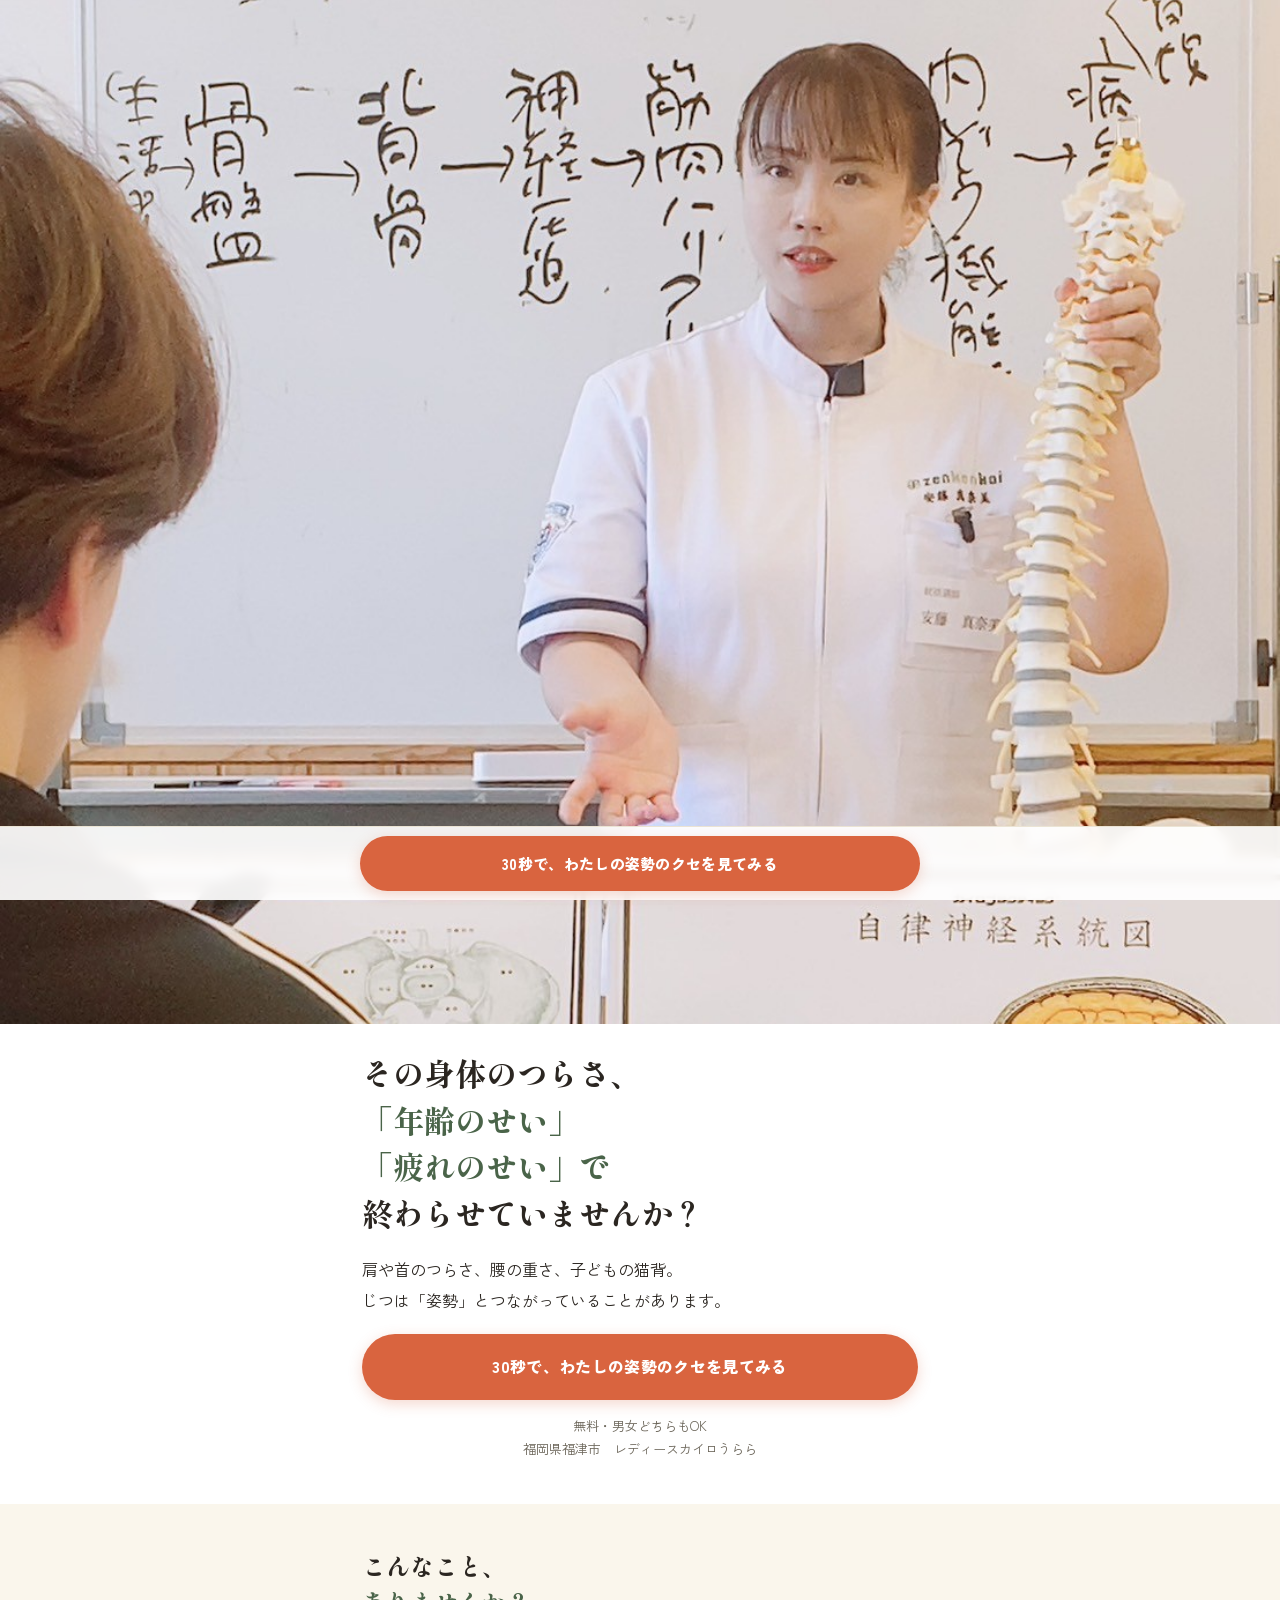
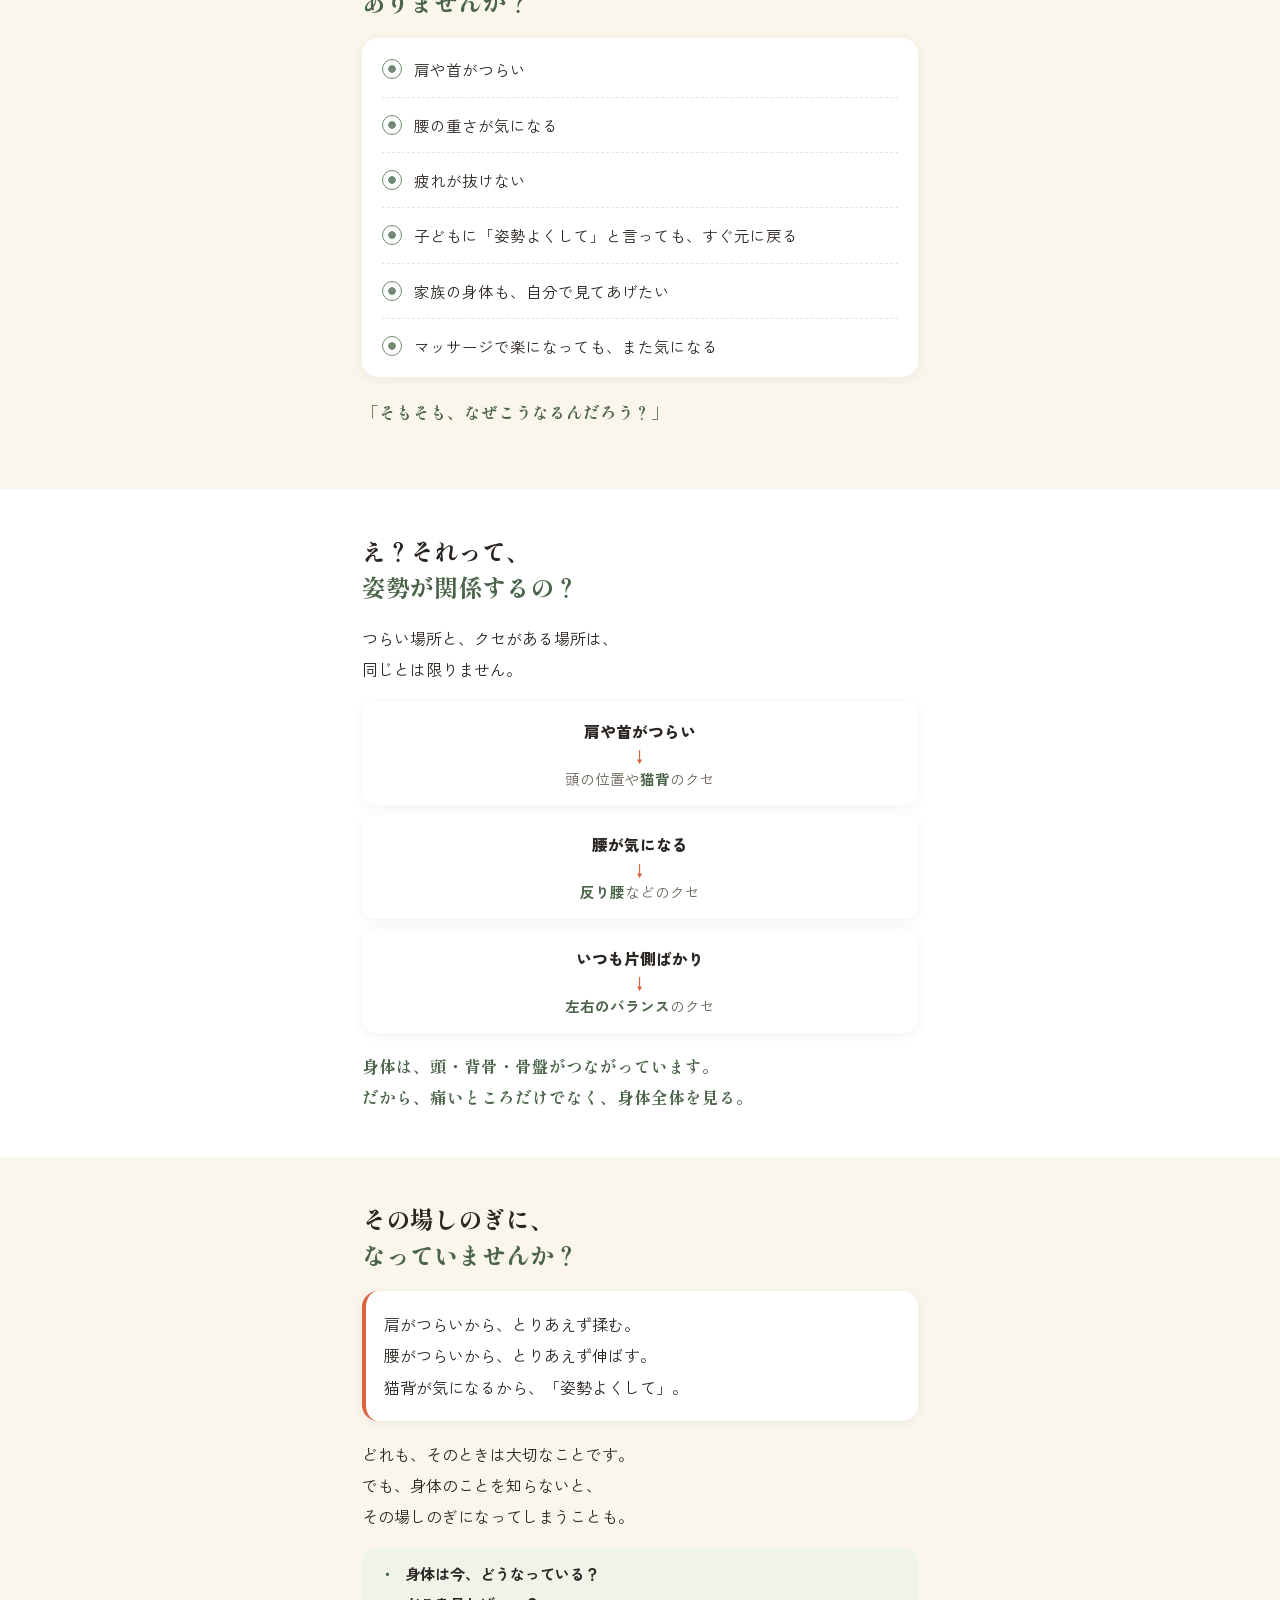
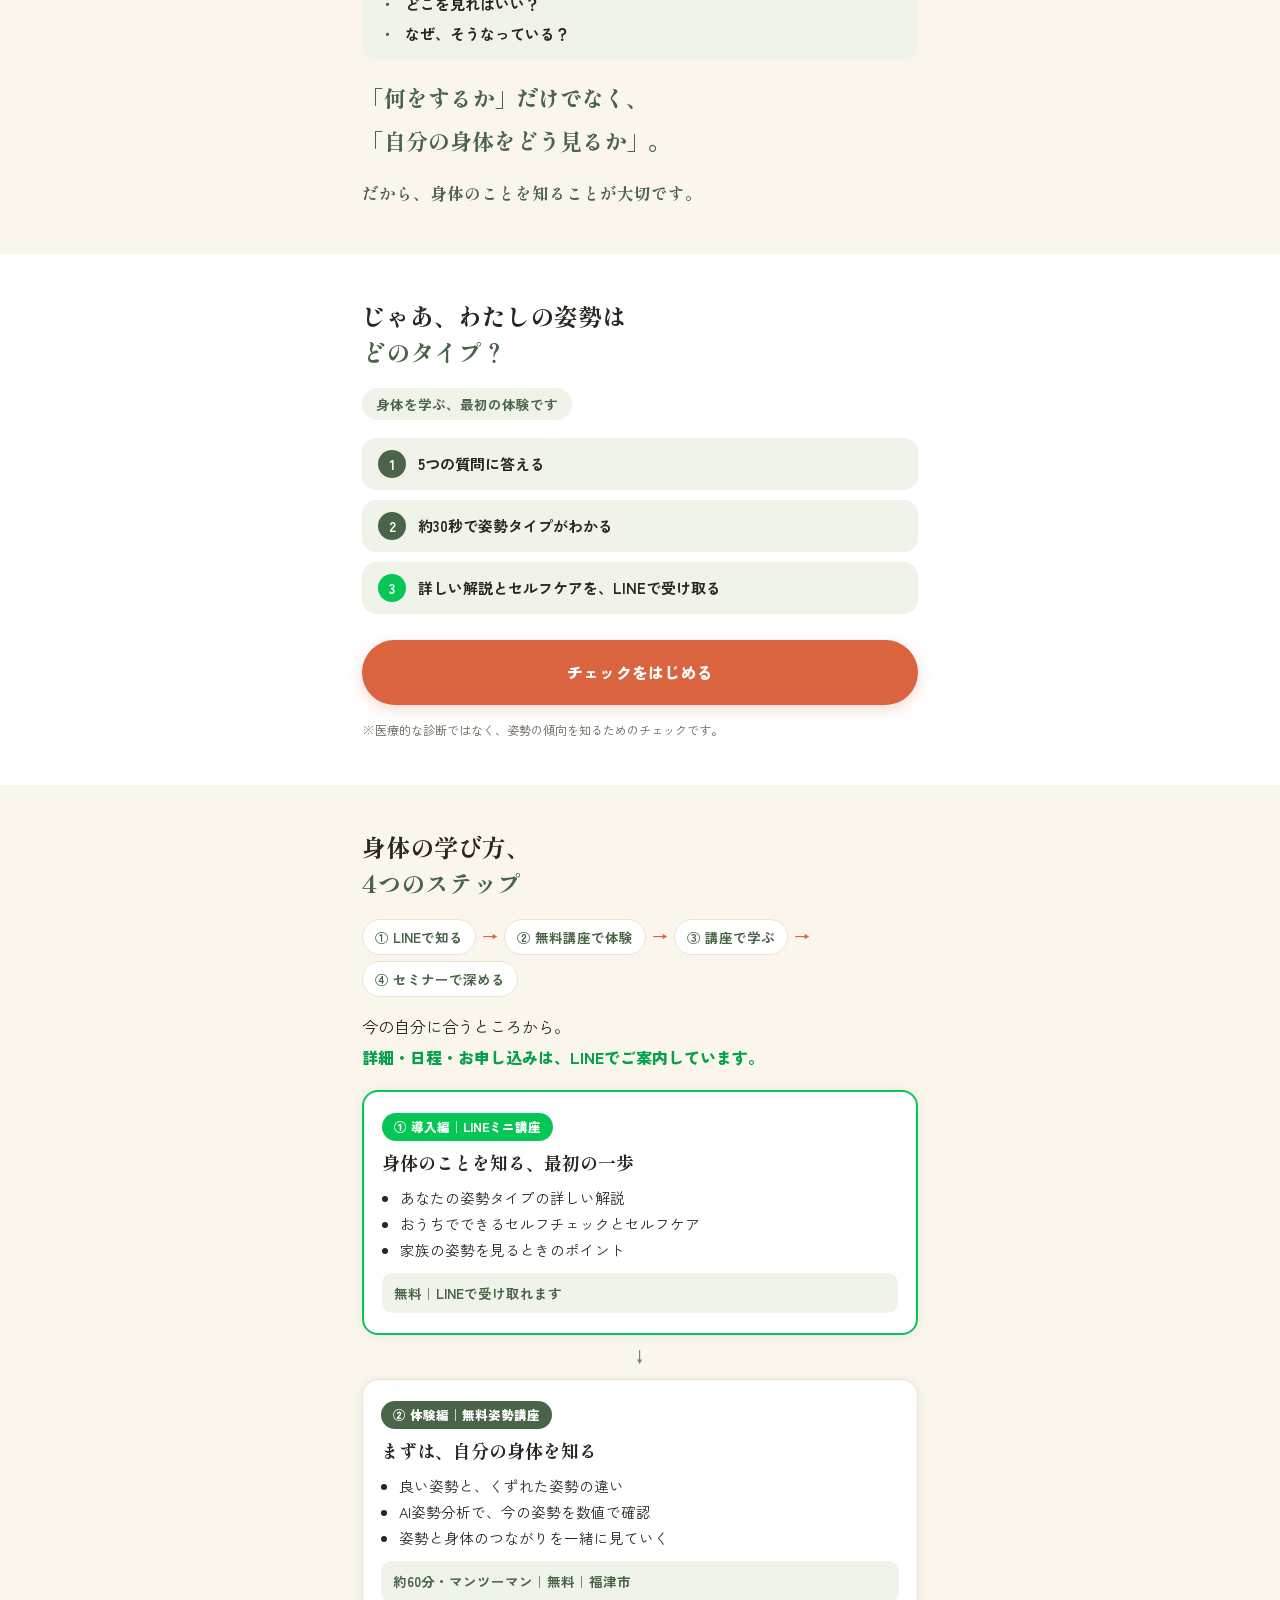
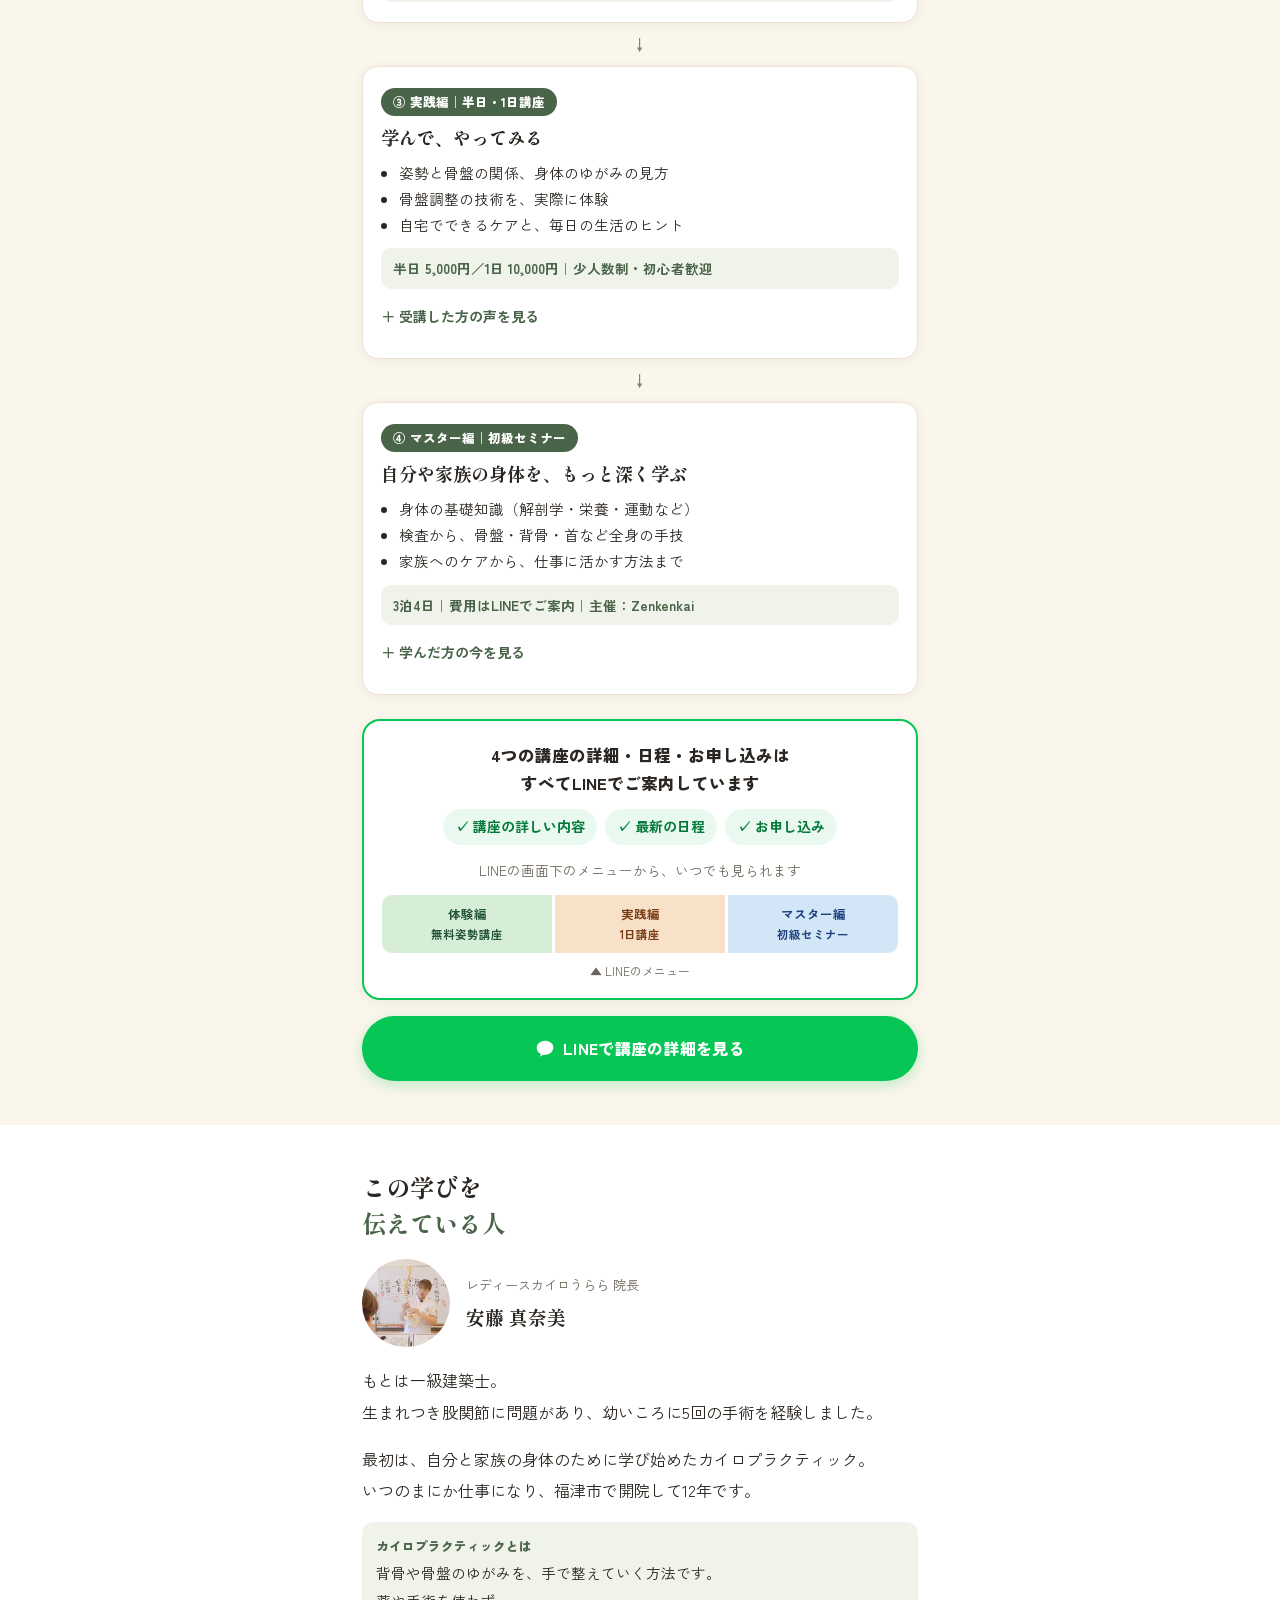
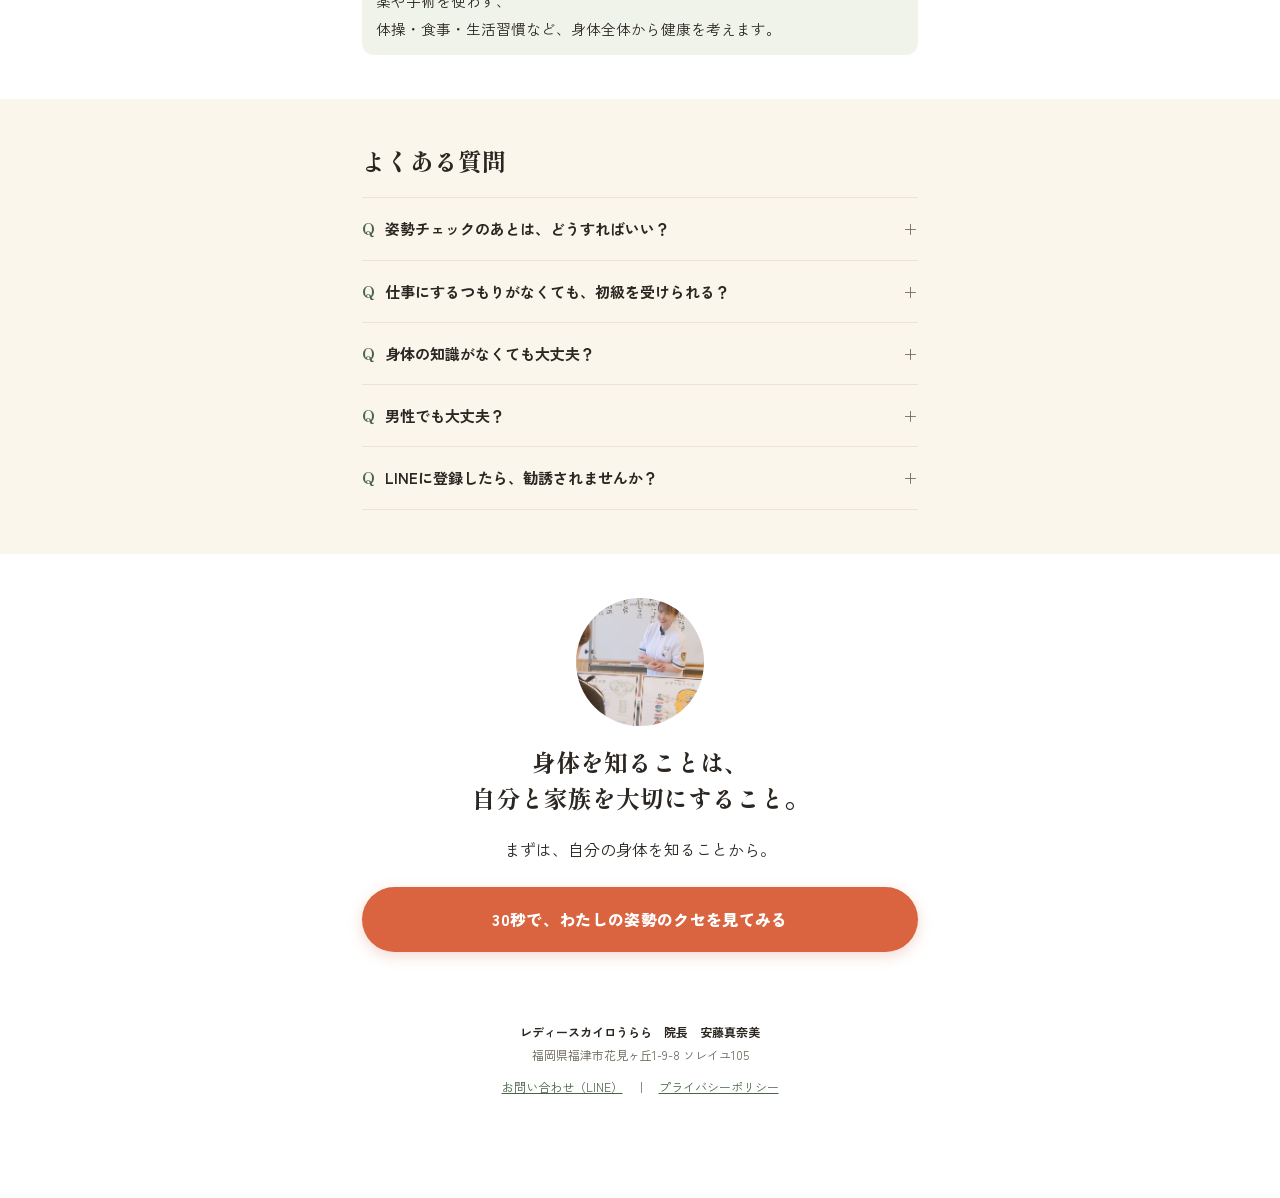
==== index.html @ 6d1816a9 "入口LP：学びのステップに番号、FAQの文言を修正 Co-Authored-By: Claude Opus 5.5 <noreply@anthropic.com> Claude-Session: ht" ====
<!doctype html><html lang="ja"><head><meta charset="utf-8"><meta name="viewport" content="width=device-width,initial-scale=1,viewport-fit=cover">
<title>姿勢タイプチェック｜レディースカイロうらら</title>
<meta name="description" content="その肩こり、肩だけの問題じゃないかもしれません。5つの質問で、あなたの姿勢のクセと悩みとのつながりがわかります。無料・約30秒。福岡県福津市 レディースカイロうらら">
<meta property="og:type" content="website">
<meta property="og:title" content="その肩こり、肩だけの問題じゃないかもしれません｜30秒 姿勢タイプチェック">
<meta property="og:description" content="5つの質問で、あなたの姿勢のクセと悩みとのつながりがわかります。無料・約30秒。福岡県福津市 レディースカイロうらら">
<meta property="og:url" content="https://urarafkt-ai.github.io/chiro-learning-lp/">
<meta property="og:image" content="https://urarafkt-ai.github.io/chiro-learning-lp/ogp.jpg">
<meta property="og:image:width" content="1200">
<meta property="og:image:height" content="630">
<meta property="og:site_name" content="レディースカイロうらら">
<meta property="og:locale" content="ja_JP">
<meta name="twitter:card" content="summary_large_image">
<link rel="preconnect" href="https://fonts.googleapis.com">
<link rel="preconnect" href="https://fonts.gstatic.com" crossorigin>
<link href="https://fonts.googleapis.com/css2?family=Shippori+Mincho:wght@500;600;700;800&family=Zen+Kaku+Gothic+New:wght@400;500;700;900&display=swap" rel="stylesheet">

<script>
/* ===== 計測ID（決まったら "" の中に入れるだけで動きます） ===== */
var GA4_ID = "G-1VS4D0CWQP";        /* 例："G-XXXXXXXXXX" */
var META_PIXEL_ID = "1332588299943612"; /* 例："123456789012345" */
/* ============================================================ */
(function(){
  if(GA4_ID){
    var s=document.createElement("script");s.async=true;s.src="https://www.googletagmanager.com/gtag/js?id="+GA4_ID;document.head.appendChild(s);
    window.dataLayer=window.dataLayer||[];window.gtag=function(){dataLayer.push(arguments);};gtag("js",new Date());gtag("config",GA4_ID);
  }
  if(META_PIXEL_ID){
    !function(f,b,e,v,n,t,s){if(f.fbq)return;n=f.fbq=function(){n.callMethod?n.callMethod.apply(n,arguments):n.queue.push(arguments)};if(!f._fbq)f._fbq=n;n.push=n;n.loaded=!0;n.version='2.0';n.queue=[];t=b.createElement(e);t.async=!0;t.src=v;s=b.getElementsByTagName(e)[0];s.parentNode.insertBefore(t,s)}(window,document,'script','https://connect.facebook.net/en_US/fbevents.js');
    fbq("init",META_PIXEL_ID);fbq("track","PageView");
  }
})();
function track(name,params){
  try{ if(window.gtag) gtag("event",name,params||{}); }catch(e){}
  try{ if(window.fbq){ if(name==="click_line") fbq("track","Lead",params||{}); else fbq("trackCustom",name,params||{}); } }catch(e){}
}
</script>

<style>
  :root{
    --paper:#ffffff;
    --ivory:#faf6ec;
    --ink:#2b2621;
    --ink-muted:#6a6458;
    --line:#ebe4d4;
    --sage:#6f8a6c;
    --sage-deep:#4a6449;
    --sage-tint:#eff3ea;
    --coral:#d9643f;
    --coral-deep:#b5502f;
    --card:#ffffff;
    --shadow:0 2px 12px rgba(43,38,33,.06);
  }
  @media (prefers-color-scheme: dark){
    :root:not([data-theme="light"]){
      --paper:#1b1c16; --ivory:#242419; --ink:#ece8db; --ink-muted:#b7b39c;
      --line:#3a3c2e; --sage:#8fac8a; --sage-deep:#b7cdb2; --sage-tint:#28311f;
      --coral:#ef8a68; --coral-deep:#f3a685; --card:#232419; --shadow:0 2px 14px rgba(0,0,0,.5);
    }
  }
  :root[data-theme="dark"]{
    --paper:#1b1c16; --ivory:#242419; --ink:#ece8db; --ink-muted:#b7b39c;
    --line:#3a3c2e; --sage:#8fac8a; --sage-deep:#b7cdb2; --sage-tint:#28311f;
    --coral:#ef8a68; --coral-deep:#f3a685; --card:#232419; --shadow:0 2px 14px rgba(0,0,0,.5);
  }

  *{box-sizing:border-box;}
  html{scroll-behavior:smooth;}
  @media (prefers-reduced-motion: reduce){html{scroll-behavior:auto;}}
  body{
    margin:0;background:var(--paper);color:var(--ink);
    font-family:"Zen Kaku Gothic New","Hiragino Sans",sans-serif;
    line-height:1.95;font-size:16px;-webkit-font-smoothing:antialiased;
    padding-bottom:80px;
  }
  img,svg{max-width:100%;display:block;}
  a{color:inherit;}
  h1,h2{font-family:"Shippori Mincho",serif;line-height:1.5;margin:0;}

  .wrap{max-width:600px;margin:0 auto;padding-inline:22px;}
  section{padding-block:44px;}
  .tint{background:var(--ivory);}

  h2.title{font-size:24px;font-weight:800;margin-bottom:18px;}
  h2.title .hl{color:var(--sage-deep);}
  .text{margin:0 0 16px;}
  .text:last-child{margin-bottom:0;}
  .soft{font-family:"Shippori Mincho",serif;font-weight:700;color:var(--sage-deep);font-size:16.5px;line-height:1.9;}

  .cta{
    display:flex;align-items:center;justify-content:center;gap:8px;width:100%;
    background:var(--coral);color:#fff;text-decoration:none;font:inherit;font-weight:900;letter-spacing:.02em;
    padding:17px 20px;font-size:16px;border-radius:999px;border:0;cursor:pointer;
    box-shadow:0 4px 14px rgba(217,100,63,.25);
  }
  .cta svg{width:20px;height:20px;flex-shrink:0;}
  .cta-line{background:#06C755;box-shadow:0 4px 14px rgba(6,199,85,.25);}
  .cta-note{font-size:13px;color:var(--ink-muted);text-align:center;margin:10px 0 0;line-height:1.7;}
  .block-cta{margin-top:26px;}

  .sticky-cta{
    position:fixed;left:0;right:0;bottom:0;z-index:50;
    background:color-mix(in srgb,var(--paper) 92%,transparent);backdrop-filter:blur(6px);
    border-top:1px solid var(--line);
    padding:9px 18px calc(9px + env(safe-area-inset-bottom,0px));
  }
  .sticky-cta .cta{padding:13px 16px;font-size:15px;max-width:560px;margin:0 auto;}

  /* hero */
  .hero{padding-top:0;}
  .hero-media img{width:100%;aspect-ratio:4/3.2;object-fit:cover;object-position:center 30%;}
  .hero-body{padding-top:26px;}
  .hero h1{font-size:clamp(24px,7.4vw,31px);font-weight:800;margin-bottom:18px;}
  .hero h1 .hl{color:var(--sage-deep);}
  .hero-for{font-family:"Shippori Mincho",serif;font-weight:700;font-size:17px;line-height:2;margin:0 0 18px;color:var(--ink);}
  .hero-lead{margin:0 0 18px;font-size:16px;}
  .badges{display:flex;flex-wrap:wrap;gap:6px;margin:0 0 20px;}
  .badges span{font-size:13px;font-weight:700;padding:4px 12px;border-radius:999px;background:var(--sage-tint);color:var(--sage-deep);}
  .hero-place{font-size:13px;color:var(--ink-muted);text-align:center;margin:14px 0 0;line-height:1.8;}

  .big-word{font-family:"Shippori Mincho",serif;font-weight:800;font-size:22px;color:var(--sage-deep);margin:6px 0 16px;}
  .shows{list-style:none;margin:0 0 16px;padding:14px 18px;background:var(--sage-tint);border-radius:14px;display:grid;gap:6px;}
  .shows li{display:flex;gap:10px;font-size:15px;font-weight:700;line-height:1.6;}
  .shows li::before{content:"・";color:var(--sage-deep);}
  .example{background:var(--paper);border-radius:16px;padding:18px 18px 4px;margin:0 0 18px;box-shadow:var(--shadow);border-left:4px solid var(--coral);}
  .example .text{margin-bottom:14px;}
  .bridge{background:var(--paper);border-left:4px solid var(--sage);border-radius:0 12px 12px 0;padding:12px 16px;margin:0 0 20px;font-size:15px;font-weight:700;line-height:1.8;box-shadow:var(--shadow);}
  .memo{margin:12px 0 0;padding:10px 12px;background:var(--ivory);border-radius:10px;font-size:13.5px;line-height:1.75;animation:pop .35s ease;}
  .memo b{display:block;font-size:12px;color:var(--coral-deep);letter-spacing:.04em;}
  @keyframes pop{from{opacity:0;transform:translateY(-4px)}to{opacity:1;transform:none}}
  @media (prefers-reduced-motion: reduce){.memo{animation:none;}}
  .link-box{background:var(--sage-tint);border-radius:12px;padding:12px 14px;margin:0 0 16px;}
  .link-label{font-size:12.5px;font-weight:800;color:var(--sage-deep);}
  .link-box p{margin:0 !important;font-size:14.5px !important;}
  .signs{display:grid;grid-template-columns:1fr 1fr;gap:10px;margin:0 0 20px;}
  .sign{background:var(--card);border-radius:14px;padding:14px 14px 12px;box-shadow:var(--shadow);border-top:3px solid var(--coral);}
  .sign-h{font-family:"Shippori Mincho",serif;font-weight:800;font-size:16px;color:var(--coral-deep);margin-bottom:4px;}
  .sign p{margin:0;font-size:13.5px;line-height:1.7;}
  @media (max-width:340px){.signs{grid-template-columns:1fr;}}
  .links{display:grid;gap:10px;margin:4px 0 18px;}
  .link{background:var(--card);border-radius:14px;padding:14px 16px;box-shadow:var(--shadow);text-align:center;}
  .link-w{font-weight:800;font-size:15.5px;color:var(--ink);}
  .link-arrow{color:var(--coral);font-weight:900;line-height:1.3;}
  .link-c{font-size:14.5px;color:var(--ink-muted);line-height:1.7;}
  .link-c b{color:var(--sage-deep);}
  .perk-label{display:inline-block;background:#06C755;color:#fff;font-size:13px;font-weight:800;border-radius:999px;padding:3px 14px;margin:0 0 10px;letter-spacing:.04em;}
  .link-note{margin-top:8px;padding-top:8px;border-top:1px dashed var(--line);font-size:13px;color:var(--ink-muted);line-height:1.7;}
  .line-only{text-align:center;margin:18px 0 0;font-size:14px;}
  .line-only a{color:var(--sage-deep);font-weight:700;}
  .chiro-mini{background:var(--sage-tint);border-radius:12px;padding:12px 14px;margin-top:6px;}
  .chiro-mini p{margin:0;font-size:14.5px;}
  .first-exp{display:inline-block;font-size:13.5px;font-weight:700;color:var(--sage-deep);background:var(--sage-tint);border-radius:999px;padding:3px 14px;margin:-6px 0 18px;}
  .recommend{font-family:"Shippori Mincho",serif;font-weight:800;color:var(--coral-deep);font-size:17px;margin:0 0 18px;}
  .stair{background:var(--card);border-radius:16px;padding:18px 18px 20px;box-shadow:var(--shadow);border:1px solid var(--line);}
  .stair-main{border:2px solid #06C755;}
  .stair-tag{display:inline-block;font-size:12.5px;font-weight:800;color:#fff;background:var(--sage-deep);border-radius:999px;padding:2px 12px;margin-bottom:8px;}
  .stair-main .stair-tag{background:#06C755;}
  .stair-h{font-family:"Shippori Mincho",serif;font-weight:800;font-size:18px;line-height:1.55;margin-bottom:8px;}
  .stair p{font-size:14.5px;margin:0 0 12px;line-height:1.8;}
  .stair-list{margin:0 0 12px;padding-left:18px;font-size:14.5px;line-height:1.8;}
  .stair .voices{color:var(--sage-deep);font-weight:700;}
  .stair .note{font-size:12px;color:var(--ink-muted);}
  .stair-arrow{text-align:center;color:var(--sage);font-weight:900;margin:6px 0;}
  .cta-sub{display:flex;align-items:center;justify-content:center;width:100%;border:1.5px solid var(--sage);color:var(--sage-deep);text-decoration:none;font-weight:700;padding:12px 16px;border-radius:999px;font-size:15px;}
  details.grads{margin:0 0 12px;}
  details.grads summary{cursor:pointer;font-size:14px;font-weight:700;color:var(--sage-deep);list-style:none;padding:4px 0 8px;}
  details.grads summary::-webkit-details-marker{display:none;}
  details.grads summary::before{content:"＋ ";}
  details.grads[open] summary::before{content:"－ ";}
  .sheet-bg{position:fixed;inset:0;z-index:100;background:rgba(30,25,20,.45);display:flex;align-items:flex-end;justify-content:center;}
  .sheet-bg[hidden]{display:none;}
  .sheet{position:relative;width:100%;max-width:560px;background:var(--paper);border-radius:22px 22px 0 0;padding:26px 20px calc(24px + env(safe-area-inset-bottom,0px));box-shadow:0 -6px 30px rgba(0,0,0,.18);animation:up .25s ease;}
  @keyframes up{from{transform:translateY(30px);opacity:0}to{transform:none;opacity:1}}
  @media (prefers-reduced-motion: reduce){.sheet{animation:none;}}
  .sheet-x{position:absolute;top:10px;right:12px;border:0;background:transparent;font-size:26px;color:var(--ink-muted);cursor:pointer;line-height:1;padding:6px 10px;}
  .sheet-title{font-family:"Shippori Mincho",serif;font-weight:800;font-size:19px;margin:0 0 16px;text-align:center;}
  .sheet-back{background:var(--ivory);border-radius:14px;padding:14px 16px;margin:16px 0 14px;}
  .sheet-back p{margin:0;font-size:14.5px;line-height:1.8;}
  .sheet-back .sheet-back-h{font-weight:800;color:var(--sage-deep);margin-bottom:4px;}
  .sheet-key{display:inline-flex;align-items:center;justify-content:center;width:28px;height:28px;border-radius:50%;background:var(--paper);border:1px solid var(--line);font-weight:900;}
  body.sheet-open{overflow:hidden;}
  .stair-meta{font-size:13.5px !important;font-weight:700;color:var(--sage-deep);background:var(--sage-tint);border-radius:10px;padding:8px 12px;margin:0 !important;}
  .stair .stair-list{margin-bottom:10px;}
  .stair details.grads{margin:10px 0 0;}
  .stairs-note{text-align:center;font-size:14.5px;font-weight:700;margin:22px 0 12px;}
  .voice-q{border-left:3px solid var(--coral);padding:2px 0 2px 12px;margin:8px 0 12px;}
  .voice-q .vq{font-family:"Shippori Mincho",serif;font-weight:700;font-size:15px !important;margin:0 0 4px !important;line-height:1.7;}
  .voice-q .vs{font-size:13px !important;color:var(--ink-muted);margin:0 !important;line-height:1.7;}
  .vs-tag{font-size:12px !important;color:var(--ink-muted);text-align:right;margin:0 !important;}
  .step-flow{display:flex;flex-wrap:wrap;align-items:center;gap:6px;margin:0 0 14px;}
  .step-flow span{font-size:13.5px;font-weight:700;color:var(--sage-deep);background:var(--paper);border:1px solid var(--line);border-radius:999px;padding:4px 12px;}
  .step-flow i{font-style:normal;color:var(--coral);font-weight:900;}
  .line-mark{color:#06a14a;font-weight:800;}
  .line-guide{background:var(--card);border:2px solid #06C755;border-radius:18px;padding:20px 18px 16px;margin:24px 0 16px;text-align:center;box-shadow:var(--shadow);}
  .line-guide-h{font-weight:900;font-size:16.5px;line-height:1.7;margin:0 0 12px;}
  .line-guide-list{list-style:none;display:flex;flex-wrap:wrap;justify-content:center;gap:8px;padding:0;margin:0 0 12px;}
  .line-guide-list li{font-size:14px;font-weight:700;background:#e9f9ef;color:#067a39;border-radius:999px;padding:4px 12px;}
  .line-guide-list li::before{content:"✓ ";}
  .line-guide-sub{font-size:13.5px;color:var(--ink-muted);margin:0 0 12px;}
  .rm-mock{display:grid;grid-template-columns:repeat(3,1fr);gap:3px;border-radius:10px;overflow:hidden;}
  .rm{font-size:11.5px;font-weight:700;padding:10px 4px;line-height:1.5;display:flex;flex-direction:column;gap:2px;}
  .rm b{font-size:12.5px;}
  .rm1{background:#d6eed6;color:#24543a;} .rm2{background:#f7e1c8;color:#7a3b14;} .rm3{background:#d3e6f8;color:#1d3f7a;}
  .rm-cap{font-size:12px;color:var(--ink-muted);margin:6px 0 0;}
  /* 共感 */
  .worry{list-style:none;margin:0 0 20px;padding:4px 20px;background:var(--paper);border-radius:16px;box-shadow:var(--shadow);}
  .worry li{display:flex;gap:12px;align-items:flex-start;padding:14px 0;border-top:1px dashed var(--line);font-size:15.5px;line-height:1.7;}
  .worry li:first-child{border-top:none;}
  .worry li::before{content:"";width:18px;height:18px;border-radius:50%;border:1.5px solid var(--sage);flex-shrink:0;margin-top:3px;
    background:radial-gradient(circle,var(--sage) 0 3.5px,transparent 4px);}

  /* チェック */
  .steps{display:grid;gap:10px;margin:0 0 24px;padding:0;list-style:none;}
  .steps li{display:flex;gap:12px;align-items:center;background:var(--sage-tint);border-radius:14px;padding:12px 16px;font-size:15px;font-weight:700;line-height:1.6;}
  .steps .no{width:28px;height:28px;border-radius:50%;background:var(--sage-deep);color:#fff;display:flex;align-items:center;justify-content:center;font-size:14px;flex-shrink:0;}
  .steps li.line-step .no{background:#06C755;}
  .ask-label{font-size:14px;font-weight:800;color:var(--ink-muted);margin:0 0 10px;}
  .asks{display:grid;gap:8px;margin:0 0 14px;}
  .ask{display:flex;gap:10px;align-items:baseline;font-size:15px;border-bottom:1px solid var(--line);padding-bottom:8px;}
  .ask b{font-size:12.5px;color:var(--sage-deep);background:var(--sage-tint);border-radius:999px;padding:1px 10px;flex-shrink:0;}
  .feel{font-size:14.5px;color:var(--ink-muted);margin:0;}

  .quiz{margin-top:22px;}
  .q{border:0;margin:0 0 14px;padding:18px 16px 14px;background:var(--card);border-radius:16px;box-shadow:var(--shadow);min-width:0;}
  .q legend{padding:0;float:left;width:100%;margin-bottom:12px;}
  .q-no{font-family:"Shippori Mincho",serif;font-weight:800;color:var(--sage-deep);font-size:14px;display:block;}
  .q-hint{display:block;font-size:12.5px;color:var(--ink-muted);font-weight:500;margin-top:2px;}
  .q-text{font-weight:700;font-size:16px;line-height:1.6;}
  .opts{display:grid;gap:8px;clear:both;}
  .opt{position:relative;}
  .opt input{position:absolute;opacity:0;pointer-events:none;}
  .opt label{display:block;padding:11px 14px;border:1.5px solid var(--line);border-radius:12px;font-size:15px;line-height:1.55;cursor:pointer;background:var(--paper);transition:border-color .15s,background .15s;}
  .opt input:checked + label{border-color:var(--sage);background:var(--sage-tint);font-weight:700;color:var(--sage-deep);}
  .opt input:focus-visible + label{outline:2px solid var(--coral);outline-offset:2px;}
  .progress{font-size:13px;color:var(--ink-muted);text-align:center;margin:6px 0 12px;font-variant-numeric:tabular-nums;}
  .cta:disabled{opacity:.4;cursor:default;box-shadow:none;}
  .disclaimer{font-size:12px;color:var(--ink-muted);margin:14px 0 0;line-height:1.8;}

  .result{background:var(--card);border-radius:18px;padding:24px 20px;margin-top:20px;border:2px solid var(--sage);box-shadow:var(--shadow);}
  .result-kicker{font-size:14px;color:var(--ink-muted);font-weight:700;margin:0;}
  .result-type{font-family:"Shippori Mincho",serif;font-size:24px;font-weight:800;color:var(--sage-deep);line-height:1.5;margin:4px 0 12px;}
  .result p{font-size:15px;margin:0 0 14px;}
  .result .soft{font-size:15.5px;}
  .how{list-style:none;padding:0;margin:0 0 16px;display:grid;gap:6px;font-size:14px;}
  .how li{display:flex;gap:8px;align-items:baseline;}
  .how li span{font-weight:800;color:var(--sage-deep);flex-shrink:0;}
  .keyword{display:flex;align-items:center;justify-content:space-between;gap:10px;background:var(--ivory);border-radius:12px;padding:12px 14px;margin:0 0 16px;font-size:13.5px;line-height:1.7;}
  .keyword b{font-size:17px;color:var(--ink);user-select:all;}
  .copy-btn{border:1px solid var(--line);background:var(--paper);color:var(--ink);font:inherit;font-size:13px;font-weight:700;padding:7px 12px;border-radius:999px;cursor:pointer;flex-shrink:0;}

  /* カイロ */
  .chiro-photo{border-radius:16px;overflow:hidden;margin:0 0 20px;box-shadow:var(--shadow);}
  .chiro-photo img{width:100%;aspect-ratio:4/3;object-fit:cover;}

  /* LINE */
  .gets{list-style:none;margin:0 0 18px;padding:6px 20px;background:var(--paper);border-radius:16px;box-shadow:var(--shadow);}
  .gets li{display:flex;gap:10px;align-items:flex-start;padding:11px 0;border-top:1px solid var(--line);font-size:15px;line-height:1.7;}
  .gets li:first-child{border-top:none;}
  .gets li::before{content:"✓";color:#06C755;font-weight:900;flex-shrink:0;}

  /* 講師 */
  .story-head{display:flex;gap:16px;align-items:center;margin-bottom:18px;}
  .story-head img{width:88px;height:88px;border-radius:50%;object-fit:cover;flex-shrink:0;}
  .story-role{font-size:13px;color:var(--ink-muted);}
  .story-name{font-family:"Shippori Mincho",serif;font-weight:800;font-size:19px;}

  /* FAQ */
  details.faq{border-top:1px solid var(--line);}
  details.faq:last-of-type{border-bottom:1px solid var(--line);}
  details.faq summary{padding:16px 0;font-weight:700;font-size:15px;cursor:pointer;list-style:none;display:flex;gap:10px;align-items:baseline;}
  details.faq summary::-webkit-details-marker{display:none;}
  details.faq summary::before{content:"Q";font-family:"Shippori Mincho",serif;color:var(--sage-deep);font-weight:800;}
  details.faq summary::after{content:"＋";margin-left:auto;color:var(--ink-muted);font-weight:400;}
  details.faq[open] summary::after{content:"－";}
  details.faq .a{padding:0 0 18px 22px;font-size:14.5px;color:var(--ink-muted);}

  /* 最終 */
  .final{text-align:center;}
  .final-photo{width:128px;height:128px;border-radius:50%;object-fit:cover;margin:0 auto 18px;}
  .final h2{text-align:center;}
  .final p{margin:0 0 22px;}
  footer .f-name{font-weight:700;color:var(--ink);}
  footer .f-links{margin-top:8px;}
  footer a{color:var(--sage-deep);}
  footer{text-align:center;padding:24px 22px 20px;font-size:12px;color:var(--ink-muted);}
</style>
</head><body>

<!-- ============ 1 ファーストビュー ============ -->
<section class="hero">
  <div class="hero-media">
    <img src="hero.jpg" alt="骨格模型を使って身体のしくみを説明する安藤さん">
  </div>
  <div class="wrap hero-body">
    <h1>その身体のつらさ、<br><span class="hl">「年齢のせい」<br>「疲れのせい」で</span><br>終わらせていませんか？</h1>
    <p class="hero-lead">肩や首のつらさ、腰の重さ、子どもの猫背。<br>じつは「姿勢」とつながっていることがあります。</p>
    <button type="button" class="cta js-start">30秒で、わたしの姿勢のクセを見てみる</button>
    <p class="hero-place">無料・男女どちらもOK<br>福岡県福津市　レディースカイロうらら</p>
  </div>
</section>

<!-- ============ 2 悩み ============ -->
<section class="tint">
  <div class="wrap">
    <h2 class="title">こんなこと、<br><span class="hl">ありませんか？</span></h2>
    <ul class="worry">
      <li>肩や首がつらい</li>
      <li>腰の重さが気になる</li>
      <li>疲れが抜けない</li>
      <li>子どもに「姿勢よくして」と言っても、すぐ元に戻る</li>
      <li>家族の身体も、自分で見てあげたい</li>
      <li>マッサージで楽になっても、また気になる</li>
    </ul>
    <p class="soft">「そもそも、なぜこうなるんだろう？」</p>
  </div>
</section>

<!-- ============ 3 姿勢が関係？ ============ -->
<section>
  <div class="wrap">
    <h2 class="title">え？それって、<br><span class="hl">姿勢が関係するの？</span></h2>
    <p class="text">つらい場所と、クセがある場所は、<br>同じとは限りません。</p>
    <div class="links">
      <div class="link"><div class="link-w">肩や首がつらい</div><div class="link-arrow">↓</div><div class="link-c">頭の位置や<b>猫背</b>のクセ</div></div>
      <div class="link"><div class="link-w">腰が気になる</div><div class="link-arrow">↓</div><div class="link-c"><b>反り腰</b>などのクセ</div></div>
      <div class="link"><div class="link-w">いつも片側ばかり</div><div class="link-arrow">↓</div><div class="link-c"><b>左右のバランス</b>のクセ</div></div>
    </div>
    <p class="text soft">身体は、頭・背骨・骨盤がつながっています。<br>だから、痛いところだけでなく、身体全体を見る。</p>
  </div>
</section>

<!-- ============ 4 その場しのぎ ============ -->
<section class="tint">
  <div class="wrap">
    <h2 class="title">その場しのぎに、<br><span class="hl">なっていませんか？</span></h2>
    <div class="example">
      <p class="text">肩がつらいから、とりあえず揉む。<br>腰がつらいから、とりあえず伸ばす。<br>猫背が気になるから、「姿勢よくして」。</p>
    </div>
    <p class="text">どれも、そのときは大切なことです。<br>でも、身体のことを知らないと、<br>その場しのぎになってしまうことも。</p>
    <ul class="shows">
      <li>身体は今、どうなっている？</li>
      <li>どこを見ればいい？</li>
      <li>なぜ、そうなっている？</li>
    </ul>
    <p class="big-word">「何をするか」だけでなく、<br>「自分の身体をどう見るか」。</p>
    <p class="text soft">だから、身体のことを知ることが大切です。</p>
  </div>
</section>

<!-- ============ 5 姿勢チェック ============ -->
<section id="check">
  <div class="wrap">
    <h2 class="title">じゃあ、わたしの姿勢は<br><span class="hl">どのタイプ？</span></h2>
    <p class="first-exp">身体を学ぶ、最初の体験です</p>
    <ol class="steps">
      <li><span class="no">1</span>5つの質問に答える</li>
      <li><span class="no">2</span>約30秒で姿勢タイプがわかる</li>
      <li class="line-step"><span class="no">3</span>詳しい解説とセルフケアを、LINEで受け取る</li>
    </ol>

    <div class="block-cta" id="startWrap">
      <button type="button" class="cta js-start">チェックをはじめる</button>
    </div>

    <div class="quiz" id="quizArea" hidden>
      <form id="quiz" novalidate></form>
      <div class="progress" id="progress">0 / 5 回答済み</div>
      <button type="button" class="cta" id="showResult" disabled>結果を見る</button>
    </div>

    <div class="result" id="result" hidden>
      <p class="result-kicker">あなたは…</p>
      <div class="result-type" id="rType"></div>
      <p id="rText"></p>
      <div class="link-box"><div class="link-label">このタイプの人によくある悩み</div><p id="rWorry"></p></div>
      <p class="soft">気づいた今が、スタートです。</p>
      <p class="text" style="margin-bottom:6px;">LINEでは、こんなことをお届けします。</p>
      <ul class="shows">
        <li>なぜ、このタイプになりやすいのか</li>
        <li>日常で気をつけたいこと</li>
        <li>おうちでできるセルフチェックとセルフケア</li>
      </ul>
      <ul class="how">
        <li><span>1.</span>下のキーワードをコピー</li>
        <li><span>2.</span>LINEで友だち追加</li>
        <li><span>3.</span>キーワードを送ると、解説が届きます</li>
      </ul>
      <div class="keyword"><span>LINEで送るキーワード<br><b id="rKey"></b></span><button type="button" class="copy-btn" id="copyKey">コピー</button></div>
      <a class="cta cta-line js-line" href="https://lin.ee/UHhSOx5" target="_blank" rel="noopener"><svg viewBox="0 0 24 24" fill="currentColor" aria-hidden="true"><path d="M12 2C6.48 2 2 5.94 2 10.8c0 3.09 2 5.77 5 7.32-.15.53-.66 2.3-.76 2.65-.12.44.16.43.34.31.14-.09 2.3-1.56 3.24-2.2.7.1 1.42.15 2.18.15 5.52 0 10-3.94 10-8.8S17.52 2 12 2z"/></svg>詳しい解説をLINEで受け取る</a>
      <p class="cta-note">LINE登録は無料です。いつでも配信を止められます。</p>
      <p class="line-only"><a href="#stairs">もっと実際に見てみたい方へ → 学びの階段を見る</a></p>
    </div>

    <p class="disclaimer">※医療的な診断ではなく、姿勢の傾向を知るためのチェックです。</p>
  </div>
</section>

<!-- ============ 7 学びの階段 ============ -->
<section id="stairs" class="tint">
  <div class="wrap">
    <h2 class="title">身体の学び方、<br><span class="hl">4つのステップ</span></h2>
    <div class="step-flow"><span>① LINEで知る</span><i>→</i><span>② 無料講座で体験</span><i>→</i><span>③ 講座で学ぶ</span><i>→</i><span>④ セミナーで深める</span></div>
    <p class="text">今の自分に合うところから。<br><b class="line-mark">詳細・日程・お申し込みは、LINEでご案内しています。</b></p>
    <div class="stair stair-main">
      <div class="stair-tag">① 導入編｜LINEミニ講座</div>
      <div class="stair-h">身体のことを知る、最初の一歩</div>
      <ul class="stair-list"><li>あなたの姿勢タイプの詳しい解説</li><li>おうちでできるセルフチェックとセルフケア</li><li>家族の姿勢を見るときのポイント</li></ul>
      <p class="stair-meta">無料｜LINEで受け取れます</p>
    </div>
    <div class="stair-arrow">↓</div>
    <div class="stair">
      <div class="stair-tag">② 体験編｜無料姿勢講座</div>
      <div class="stair-h">まずは、自分の身体を知る</div>
      <ul class="stair-list"><li>良い姿勢と、くずれた姿勢の違い</li><li>AI姿勢分析で、今の姿勢を数値で確認</li><li>姿勢と身体のつながりを一緒に見ていく</li></ul>
      <p class="stair-meta">約60分・マンツーマン｜無料｜福津市</p>
    </div>
    <div class="stair-arrow">↓</div>
    <div class="stair">
      <div class="stair-tag">③ 実践編｜半日・1日講座</div>
      <div class="stair-h">学んで、やってみる</div>
      <ul class="stair-list"><li>姿勢と骨盤の関係、身体のゆがみの見方</li><li>骨盤調整の技術を、実際に体験</li><li>自宅でできるケアと、毎日の生活のヒント</li></ul>
      <p class="stair-meta">半日 5,000円／1日 10,000円｜少人数制・初心者歓迎</p>
      <details class="grads"><summary>受講した方の声を見る</summary>
        <div class="voice-q"><p class="vq">「根本のゆがみを直すことが大事だと、すごくよくわかりました」</p><p class="vs">「身体が好調だと、メンタルにも表れるんだな」と、明るい雰囲気も印象に残ったそうです。</p></div>
        <div class="voice-q"><p class="vq">「色んな方とお話しすることができて、視野が広がりました」</p><p class="vs">骨格のしくみや実践ワークを通して、姿勢と身体のつながりを体感していただけました。</p></div>
        <div class="voice-q"><p class="vq">「楽しかったです。自分の体をもっと知って、病気にならないようにします」</p><p class="vs">睡眠や栄養など、日常にすぐ活かせる内容が印象に残ったという声です。</p></div>
        <p class="vs-tag">1日で学ぶカラダ講座 受講者</p>
      </details>
    </div>
    <div class="stair-arrow">↓</div>
    <div class="stair">
      <div class="stair-tag">④ マスター編｜初級セミナー</div>
      <div class="stair-h">自分や家族の身体を、もっと深く学ぶ</div>
      <ul class="stair-list"><li>身体の基礎知識（解剖学・栄養・運動など）</li><li>検査から、骨盤・背骨・首など全身の手技</li><li>家族へのケアから、仕事に活かす方法まで</li></ul>
      <p class="stair-meta">3泊4日｜費用はLINEでご案内｜主催：Zenkenkai</p>
      <details class="grads"><summary>学んだ方の今を見る</summary>
        <ul class="stair-list">
          <li>母のために学び始め、今はマンションの一室で施術院を開いています（奈良県）</li>
          <li>手に職をつけたいと受講し、今は共同施術院で仕事をしています（徳島県）</li>
          <li>前職はトラックドライバー。今は夫婦で2店舗の施術院を運営しています（兵庫県）</li>
        </ul>
      </details>
    </div>
    <div class="line-guide">
      <p class="line-guide-h">4つの講座の詳細・日程・お申し込みは<br>すべてLINEでご案内しています</p>
      <ul class="line-guide-list">
        <li>講座の詳しい内容</li>
        <li>最新の日程</li>
        <li>お申し込み</li>
      </ul>
      <p class="line-guide-sub">LINEの画面下のメニューから、いつでも見られます</p>
      <div class="rm-mock" aria-hidden="true">
        <div class="rm rm1"><b>体験編</b>無料姿勢講座</div>
        <div class="rm rm2"><b>実践編</b>1日講座</div>
        <div class="rm rm3"><b>マスター編</b>初級セミナー</div>
      </div>
      <p class="rm-cap">▲ LINEのメニュー</p>
    </div>
    <a class="cta cta-line js-line-direct" data-place="stairs" href="https://lin.ee/UHhSOx5" target="_blank" rel="noopener"><svg viewBox="0 0 24 24" fill="currentColor" aria-hidden="true"><path d="M12 2C6.48 2 2 5.94 2 10.8c0 3.09 2 5.77 5 7.32-.15.53-.66 2.3-.76 2.65-.12.44.16.43.34.31.14-.09 2.3-1.56 3.24-2.2.7.1 1.42.15 2.18.15 5.52 0 10-3.94 10-8.8S17.52 2 12 2z"/></svg>LINEで講座の詳細を見る</a>
  </div>
</section>

<!-- ============ 8 講師 ============ -->
<section>
  <div class="wrap">
    <h2 class="title">この学びを<br><span class="hl">伝えている人</span></h2>
    <div class="story-head">
      <img src="story.jpg" alt="院長 安藤真奈美">
      <div>
        <div class="story-role">レディースカイロうらら 院長</div>
        <div class="story-name">安藤 真奈美</div>
      </div>
    </div>
    <p class="text">もとは一級建築士。<br>生まれつき股関節に問題があり、幼いころに5回の手術を経験しました。</p>
    <p class="text">最初は、自分と家族の身体のために学び始めたカイロプラクティック。<br>いつのまにか仕事になり、福津市で開院して12年です。</p>
    <div class="chiro-mini">
      <div class="link-label">カイロプラクティックとは</div>
      <p>背骨や骨盤のゆがみを、手で整えていく方法です。<br>薬や手術を使わず、<br>体操・食事・生活習慣など、身体全体から健康を考えます。</p>
    </div>
  </div>
</section>

<!-- ============ 9 FAQ ============ -->
<section class="tint">
  <div class="wrap">
    <h2 class="title">よくある質問</h2>
    <details class="faq"><summary>姿勢チェックのあとは、どうすればいい？</summary><div class="a">まずはLINEで、姿勢と身体のつながりを知ってみてください。<br>もちろん、②無料姿勢講座・③1日講座・④初級セミナーから始めても大丈夫です。気になるところから選べます。</div></details>
    <details class="faq"><summary>仕事にするつもりがなくても、初級を受けられる？</summary><div class="a">はい。多くの方が、自分や家族のために学んでいます。</div></details>
    <details class="faq"><summary>身体の知識がなくても大丈夫？</summary><div class="a">大丈夫です。はじめての方にも、一つずつお伝えしています。</div></details>
    <details class="faq"><summary>男性でも大丈夫？</summary><div class="a">はい。男性・女性どちらもご参加いただけます。</div></details>
    <details class="faq"><summary>LINEに登録したら、勧誘されませんか？</summary><div class="a">身体のことや講座のご案内をお届けします。いつでも配信を止められます。</div></details>
  </div>
</section>

<!-- ============ 10 最後 ============ -->
<section class="final">
  <div class="wrap">
    <img class="final-photo" src="smile.jpg" alt="笑顔で話す安藤さん">
    <h2 class="title">身体を知ることは、<br>自分と家族を大切にすること。</h2>
    <p>まずは、自分の身体を知ることから。</p>
    <button type="button" class="cta js-start">30秒で、わたしの姿勢のクセを見てみる</button>
  </div>
</section>

<div class="sheet-bg" id="lineSheet" hidden>
  <div class="sheet" role="dialog" aria-modal="true" aria-labelledby="sheetTitle">
    <button type="button" class="sheet-x" id="lineClose" aria-label="閉じる">×</button>
    <p class="sheet-title" id="sheetTitle">LINEを開きます</p>
    <a class="cta cta-line" id="lineGo" href="https://lin.ee/UHhSOx5" target="_blank" rel="noopener"><svg viewBox="0 0 24 24" fill="currentColor" aria-hidden="true"><path d="M12 2C6.48 2 2 5.94 2 10.8c0 3.09 2 5.77 5 7.32-.15.53-.66 2.3-.76 2.65-.12.44.16.43.34.31.14-.09 2.3-1.56 3.24-2.2.7.1 1.42.15 2.18.15 5.52 0 10-3.94 10-8.8S17.52 2 12 2z"/></svg>LINEを開く</a>
    <div class="sheet-back">
      <p class="sheet-back-h">LINEのあと、このページに戻るには</p>
      <p>画面左上の <span class="sheet-key">＜</span> を押してください。<br>ほかの学び（無料講座・講座）も、続けて見られます。</p>
    </div>
    <button type="button" class="cta-sub" id="lineMore">先に、ほかの学びも見る</button>
  </div>
</div>

<footer>
  <div class="f-name">レディースカイロうらら　院長　安藤真奈美</div>
  <div>福岡県福津市花見ヶ丘1-9-8 ソレイユ105</div>
  <div class="f-links"><a href="https://lin.ee/UHhSOx5" target="_blank" rel="noopener">お問い合わせ（LINE）</a>　｜　<a href="privacy.html">プライバシーポリシー</a></div>
</footer>

<div class="sticky-cta">
  <button type="button" class="cta js-start" id="sticky">30秒で、わたしの姿勢のクセを見てみる</button>
</div>

<script>
(function(){
  var LINE_URL="https://lin.ee/UHhSOx5";
  /* 選択肢ごとに、どのタイプに近いか（0:猫背 1:反り腰 2:左右バランス 3:骨盤うしろ倒れ） */
  var Q=[
    ["【立ち方】立っているとき、体重はどこにかかりやすい？",[["つま先側。少し前のめりになりやすい",0],["かかと寄りで、お腹を前に出しがち",1],["いつも決まった片足",2],["膝をゆるめて、少し後ろにもたれる感じ",3]]],
    ["【座り方】ふだん、どんな姿勢になりやすい？",[["スマホやパソコンで、前かがみ",0],["背筋を伸ばそうと、腰を反らせる",1],["足を組む・横座りが多い",2],["背もたれにもたれて、お尻が前にずれる",3]]],
    ["【寝るとき】いちばん近いものは？",[["枕が高くないと落ち着かない",0],["仰向けだと、腰が痛い・反る感じがする",1],["いつも同じ向きの横寝でないと眠れない",2],["身体を丸めて寝ることが多い",3]]],
    ["【靴のすり減り】すり減りやすいのは？",[["つま先側",0],["かかとの内側",1],["左右で減り方がちがう",2],["かかとの外側",3]]],
    ["【気になる場所】いちばん気になるのは？",[["首・肩",0],["腰",1],["片側の肩や腰",2],["背中・お腹まわり",3]]]
  ];
  var MEMO=[
    "片足に体重をかけるクセは、骨盤の高さの左右差につながることがあります。",
    "座り方は、背骨のカーブの形に表れやすいところです。",
    "楽な寝方には、日中の姿勢のクセが表れやすいものです。",
    "靴のすり減り方には、立ち方や歩き方のクセが表れます。",
    "つらい場所と、クセのある場所が同じとは限りません。"
  ];
  var WORRY=[
    "肩こり、首のこわばり、頭が重い感じ",
    "腰の重さや痛み、立ちっぱなしがつらい",
    "片側ばかりの肩こりや腰の痛み",
    "ぽっこりお腹、背中の丸み、座っていると腰がだるい",
    "今は大きな悩みが少ない方が多いタイプです"
  ];
  var BODY=[
    "頭が前に出ると、首から背中の背骨のカーブが強くなりやすく、首や肩まわりがずっと頭を支え続けることになります。",
    "腰の背骨のカーブが強くなり、骨盤が前に傾きやすい姿勢です。",
    "骨盤の高さに左右差が出て、背骨がそれを補うようにバランスをとりやすい姿勢です。",
    "骨盤が後ろに傾くと、背骨のゆるやかなS字カーブが少なくなり、背中が丸くなりやすくなります。"
  ,
    "背骨や骨盤の並びに、大きなかたよりが出にくい状態です。今のよい状態を保つためのセルフチェックを、LINEでお届けします。"
  ];
  var T=[
    {n:"前かがみ猫背タイプ",k:"猫背タイプ",t:"頭が前に出て、首や肩に負担が集まりやすい姿勢です。スマホやパソコンの時間が長い方に多い傾向があります。"},
    {n:"がんばり反り腰タイプ",k:"反り腰タイプ",t:"「いい姿勢」を意識するほど腰を反らせてしまい、腰に負担がかかりやすいタイプです。"},
    {n:"左右バランスくずれタイプ",k:"左右バランスタイプ",t:"片側に体重をかけるクセで、身体に左右差が出やすいタイプです。"},
    {n:"骨盤うしろ倒れタイプ",k:"骨盤うしろ倒れタイプ",t:"骨盤が後ろに倒れ、背中が丸くお腹が前に出やすいタイプです。座る時間が長い方に多い傾向があります。"}
  ,
    {n:"バランスタイプ",k:"バランスタイプ",t:"今は、目立った姿勢のクセが少ないタイプです。ただ、クセは毎日の過ごし方で少しずつ変わっていきます。"}
  ];
  var form=document.getElementById("quiz"),html="";
  Q.forEach(function(q,i){
    html+='<fieldset class="q"><legend><span class="q-no">Q'+(i+1)+'</span><span class="q-text">'+q[0]+'</span><span class="q-hint">当てはまるものを、いくつでも</span></legend><div class="opts">';
    q[1].concat([["どれも当てはまらない",-1]]).forEach(function(o,j){
      var id="q"+i+"_"+j;
      html+='<div class="opt"><input type="checkbox" name="q'+i+'" id="'+id+'" value="'+o[1]+'"><label for="'+id+'">'+o[0]+'</label></div>';
    });
    html+='</div><p class="memo" hidden><b>ひとことメモ</b>'+MEMO[i]+'</p></fieldset>';
  });
  form.innerHTML=html;

  var area=document.getElementById("quizArea"),startWrap=document.getElementById("startWrap");
  var btn=document.getElementById("showResult"),prog=document.getElementById("progress");
  var sticky=document.getElementById("sticky"),started=false,done=false;
  var reduce=matchMedia("(prefers-reduced-motion: reduce)").matches;

  function start(){
    if(done){ document.getElementById("result").scrollIntoView({behavior:reduce?"auto":"smooth",block:"start"}); return; }
    area.hidden=false; startWrap.hidden=true;
    if(!started){ started=true; track("start_check"); }
    document.getElementById("check").scrollIntoView({behavior:reduce?"auto":"smooth",block:"start"});
  }
  document.querySelectorAll(".js-start").forEach(function(b){
    b.addEventListener("click",function(e){ if(b.dataset.line) return; start(); });
  });

  function answered(){ var n=0; for(var i=0;i<Q.length;i++){ if(form.querySelector('input[name="q'+i+'"]:checked')) n++; } return n; }
  form.addEventListener("change",function(e){
    var t=e.target, fs=t.closest("fieldset");
    if(t.checked){
      fs.querySelectorAll("input").forEach(function(o){
        if(o!==t && ((t.value==="-1") !== (o.value==="-1"))) o.checked=false;
      });
    }
    var n=answered(); prog.textContent=n+" / 5 回答済み"; btn.disabled=n<Q.length;
    var memo=fs.querySelector(".memo");
    if(memo && fs.querySelector("input:checked")) memo.hidden=false;
    if(n===Q.length && t.checked) setTimeout(function(){ btn.scrollIntoView({behavior:reduce?"auto":"smooth",block:"center"}); },900);
  });

  btn.addEventListener("click",function(){
    if(btn.disabled) return;
    var c=[0,0,0,0];
    form.querySelectorAll("input:checked").forEach(function(el){ var v=+el.value; if(v>=0) c[v]++; });
    var max=Math.max.apply(null,c),best;
    if(max===0){ best=4; }
    else{
      /* 同点のときは、Q5「いちばん気になる場所」で選んだタイプを優先 */
      var tied=[]; for(var t=0;t<4;t++){ if(c[t]===max) tied.push(t); }
      best=tied[0];
      if(tied.length>1){
        form.querySelectorAll('input[name="q4"]:checked').forEach(function(el){ var v=+el.value; if(tied.indexOf(v)>=0 && best===tied[0]) best=v; });
      }
    }
    var second=-1,secondMax=0;
    if(best<4){ for(var k=0;k<4;k++){ if(k!==best && c[k]>secondMax){ secondMax=c[k]; second=k; } } }
    var r=T[best],txt=r.t;
    if(second>=0 && secondMax>=2){ txt+="「"+T[second].n+"」の傾向も少しありそうです。"; }
    document.getElementById("rType").textContent="「"+r.n+"」でした";
    document.getElementById("rText").textContent=txt;
    document.getElementById("rKey").textContent=r.k;
    var rb=document.getElementById("rBody"); if(rb) rb.textContent=BODY[best];
    document.getElementById("rWorry").textContent=WORRY[best];
    area.hidden=true;
    var box=document.getElementById("result"); box.hidden=false; done=true;
    box.scrollIntoView({behavior:reduce?"auto":"smooth",block:"start"});
    track("complete_check",{posture_type:r.k});
    /* 結果が出たら、下の固定ボタンをLINEに切り替え */
    var a=document.createElement("a");
    a.className="cta cta-line js-line"; a.href=LINE_URL; a.target="_blank"; a.rel="noopener";
    a.textContent="詳しい解説をLINEで受け取る";
    a.addEventListener("click",function(e){ e.preventDefault(); openLineSheet(r.k,"sticky"); });
    sticky.replaceWith(a);
  });

  /* LINEボタン：すぐ移動せず、戻り方の案内を出す */
  var sheet=document.getElementById("lineSheet"), sheetGo=document.getElementById("lineGo");
  function openLineSheet(type,place){
    sheetGo.dataset.type=type||"none"; sheetGo.dataset.place=place||"direct";
    sheet.hidden=false; document.body.classList.add("sheet-open");
  }
  function closeLineSheet(){ sheet.hidden=true; document.body.classList.remove("sheet-open"); }
  sheetGo.addEventListener("click",function(){
    track("click_line",{posture_type:sheetGo.dataset.type,place:sheetGo.dataset.place});
    setTimeout(closeLineSheet,600);
  });
  document.getElementById("lineMore").addEventListener("click",function(){
    closeLineSheet(); document.getElementById("stairs").scrollIntoView({behavior:reduce?"auto":"smooth",block:"start"});
  });
  document.getElementById("lineClose").addEventListener("click",closeLineSheet);
  sheet.addEventListener("click",function(e){ if(e.target===sheet) closeLineSheet(); });
  document.querySelectorAll(".js-line-direct").forEach(function(a){
    a.addEventListener("click",function(e){ e.preventDefault(); openLineSheet("none",a.dataset.place||"direct"); });
  });
  document.querySelectorAll(".js-track").forEach(function(a){
    a.addEventListener("click",function(){ track(a.dataset.ev); });
  });
  document.querySelectorAll(".js-line").forEach(function(a){
    a.addEventListener("click",function(e){ e.preventDefault(); openLineSheet(document.getElementById("rKey").textContent,"result"); });
  });

  document.getElementById("copyKey").addEventListener("click",function(e){
    var b=e.currentTarget,k=document.getElementById("rKey");
    function sel(){ var rg=document.createRange(); rg.selectNodeContents(k); var s=getSelection(); s.removeAllRanges(); s.addRange(rg); b.textContent="選択しました"; }
    try{ navigator.clipboard.writeText(k.textContent).then(function(){ b.textContent="コピーしました"; },sel); }catch(err){ sel(); }
  });
})();
</script>

</body></html>
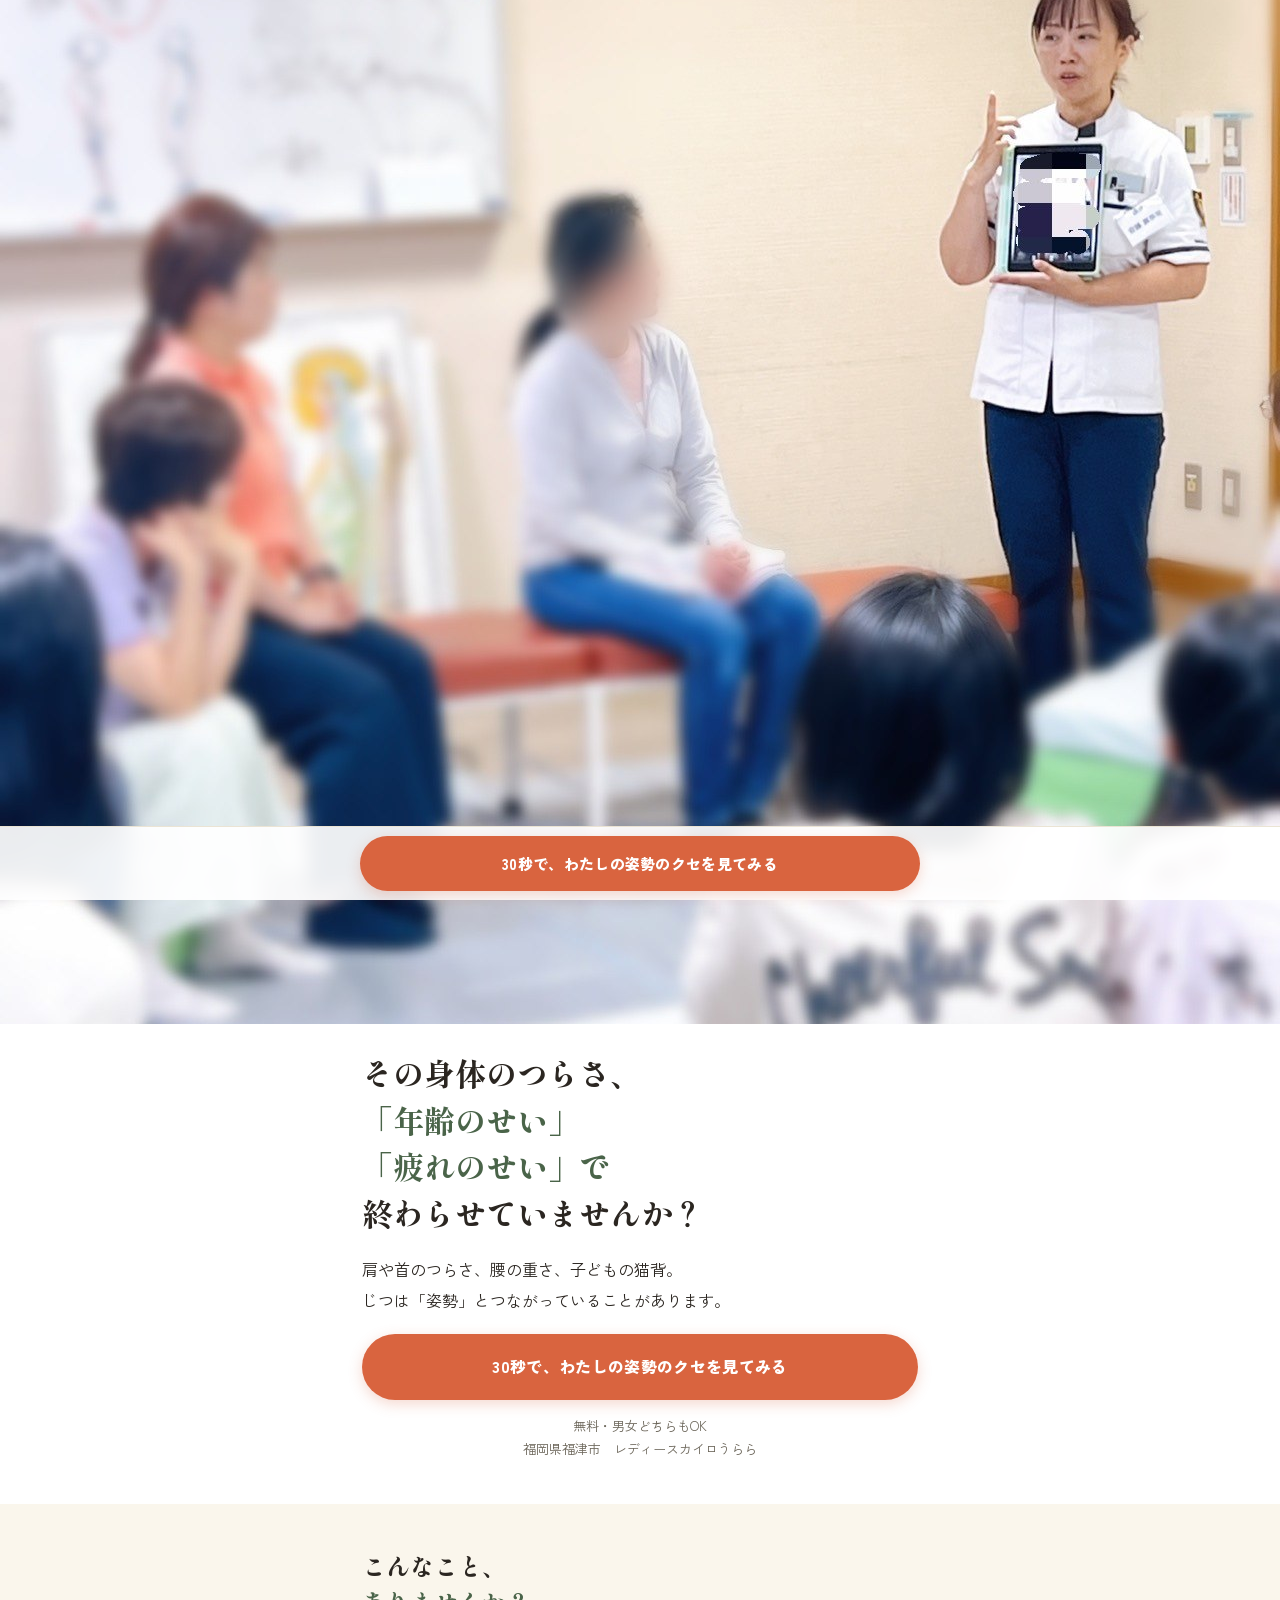
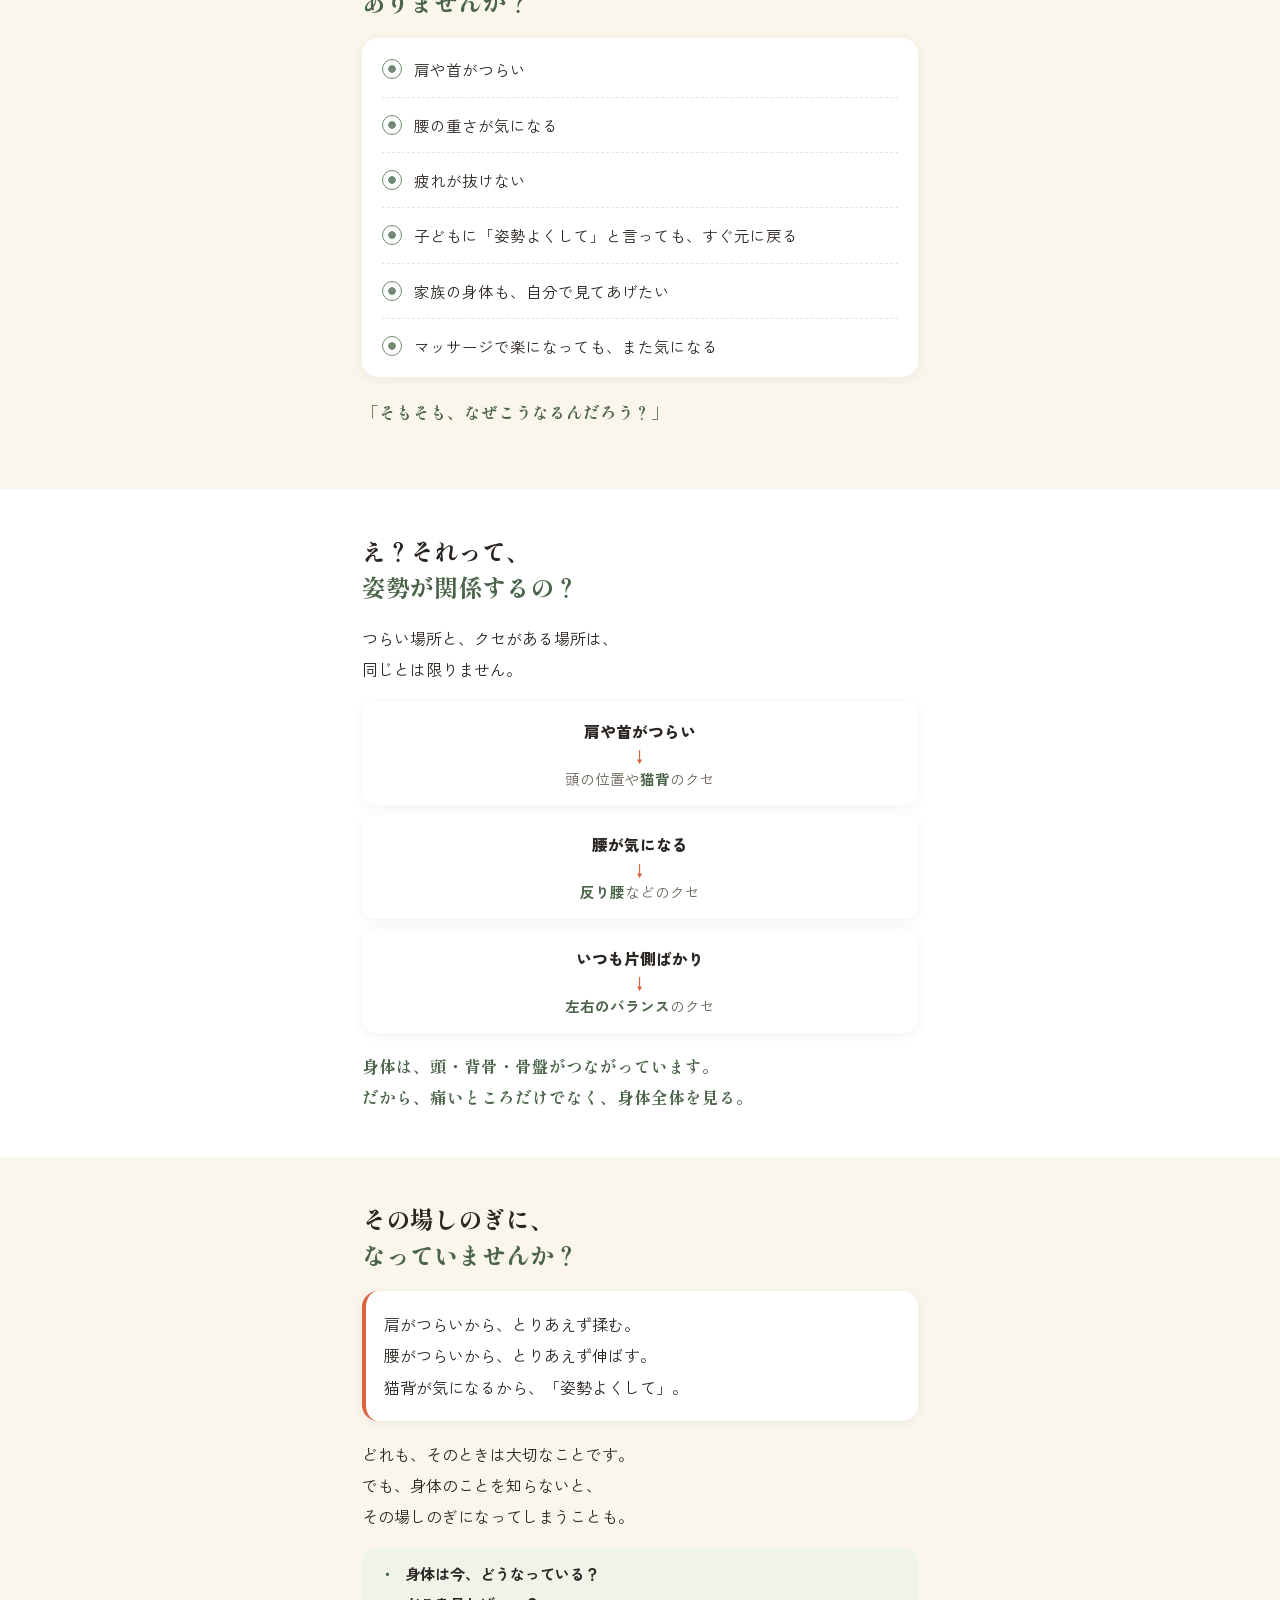
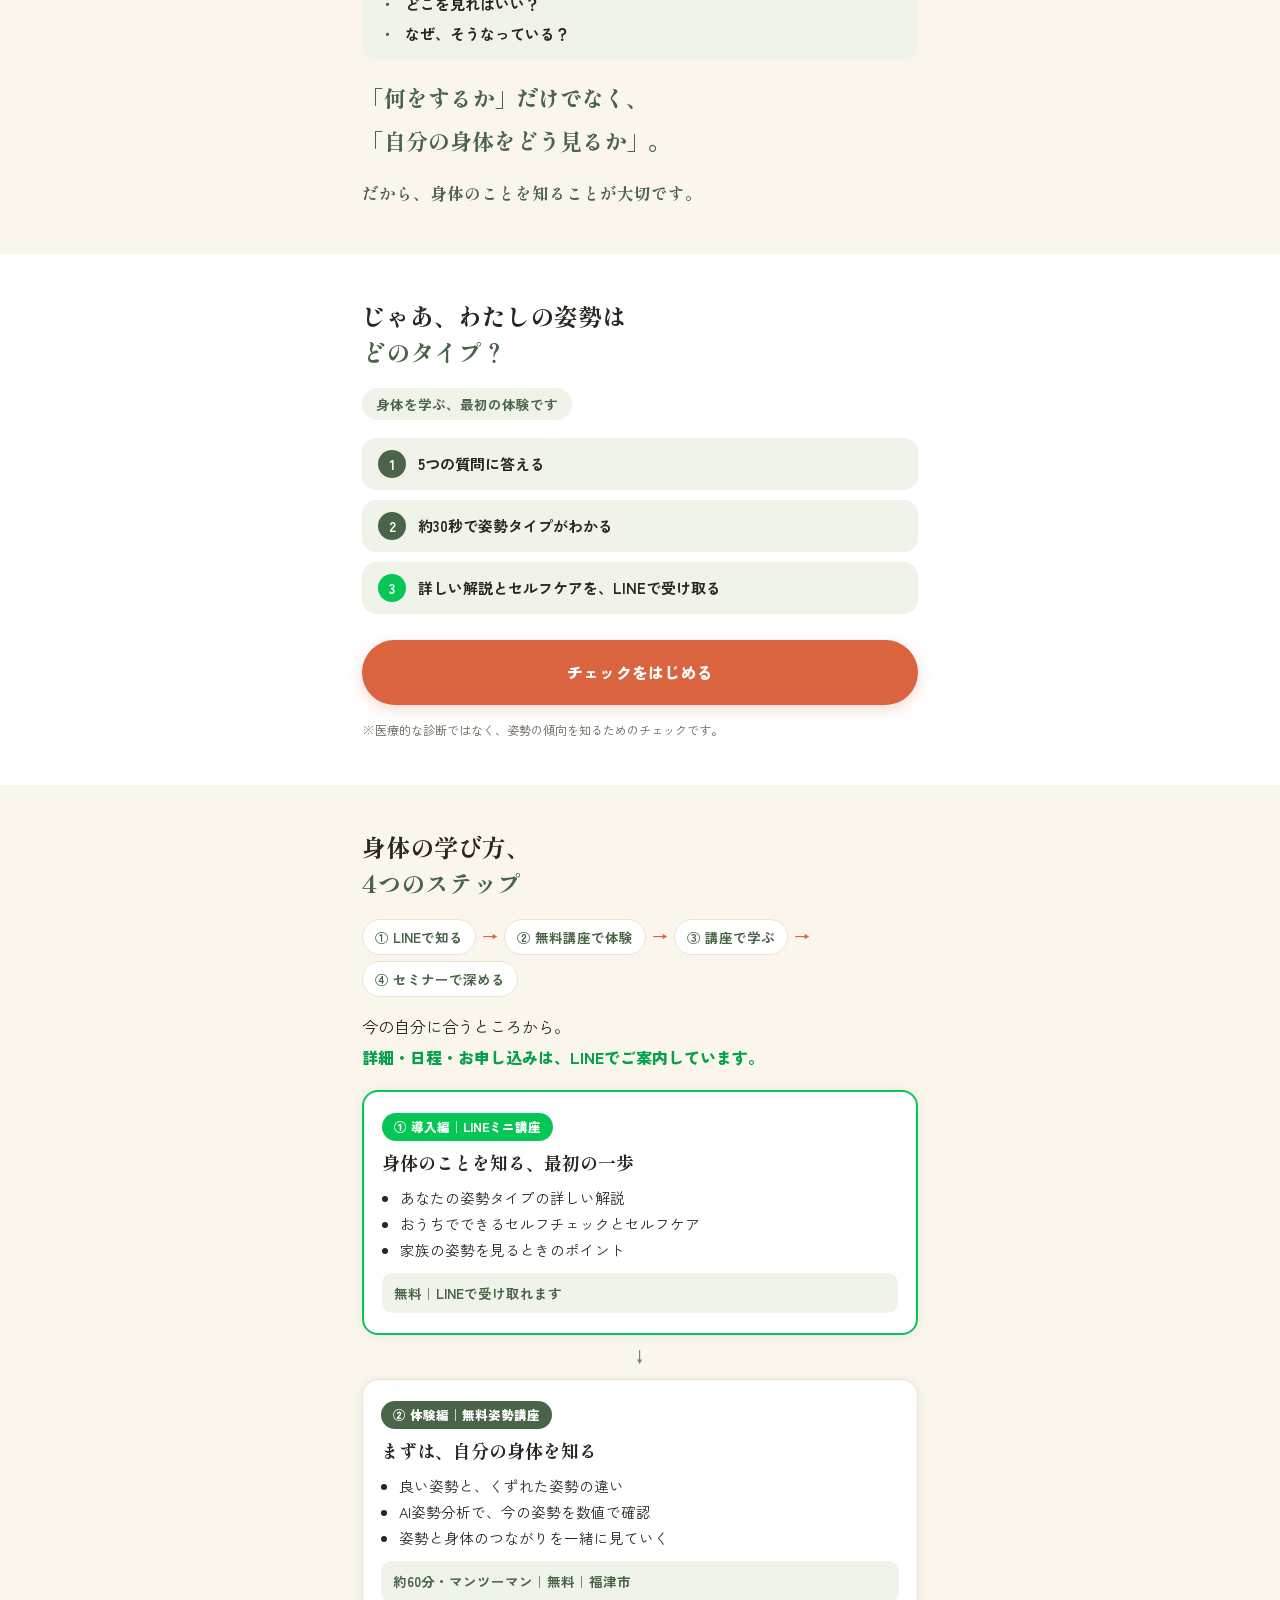
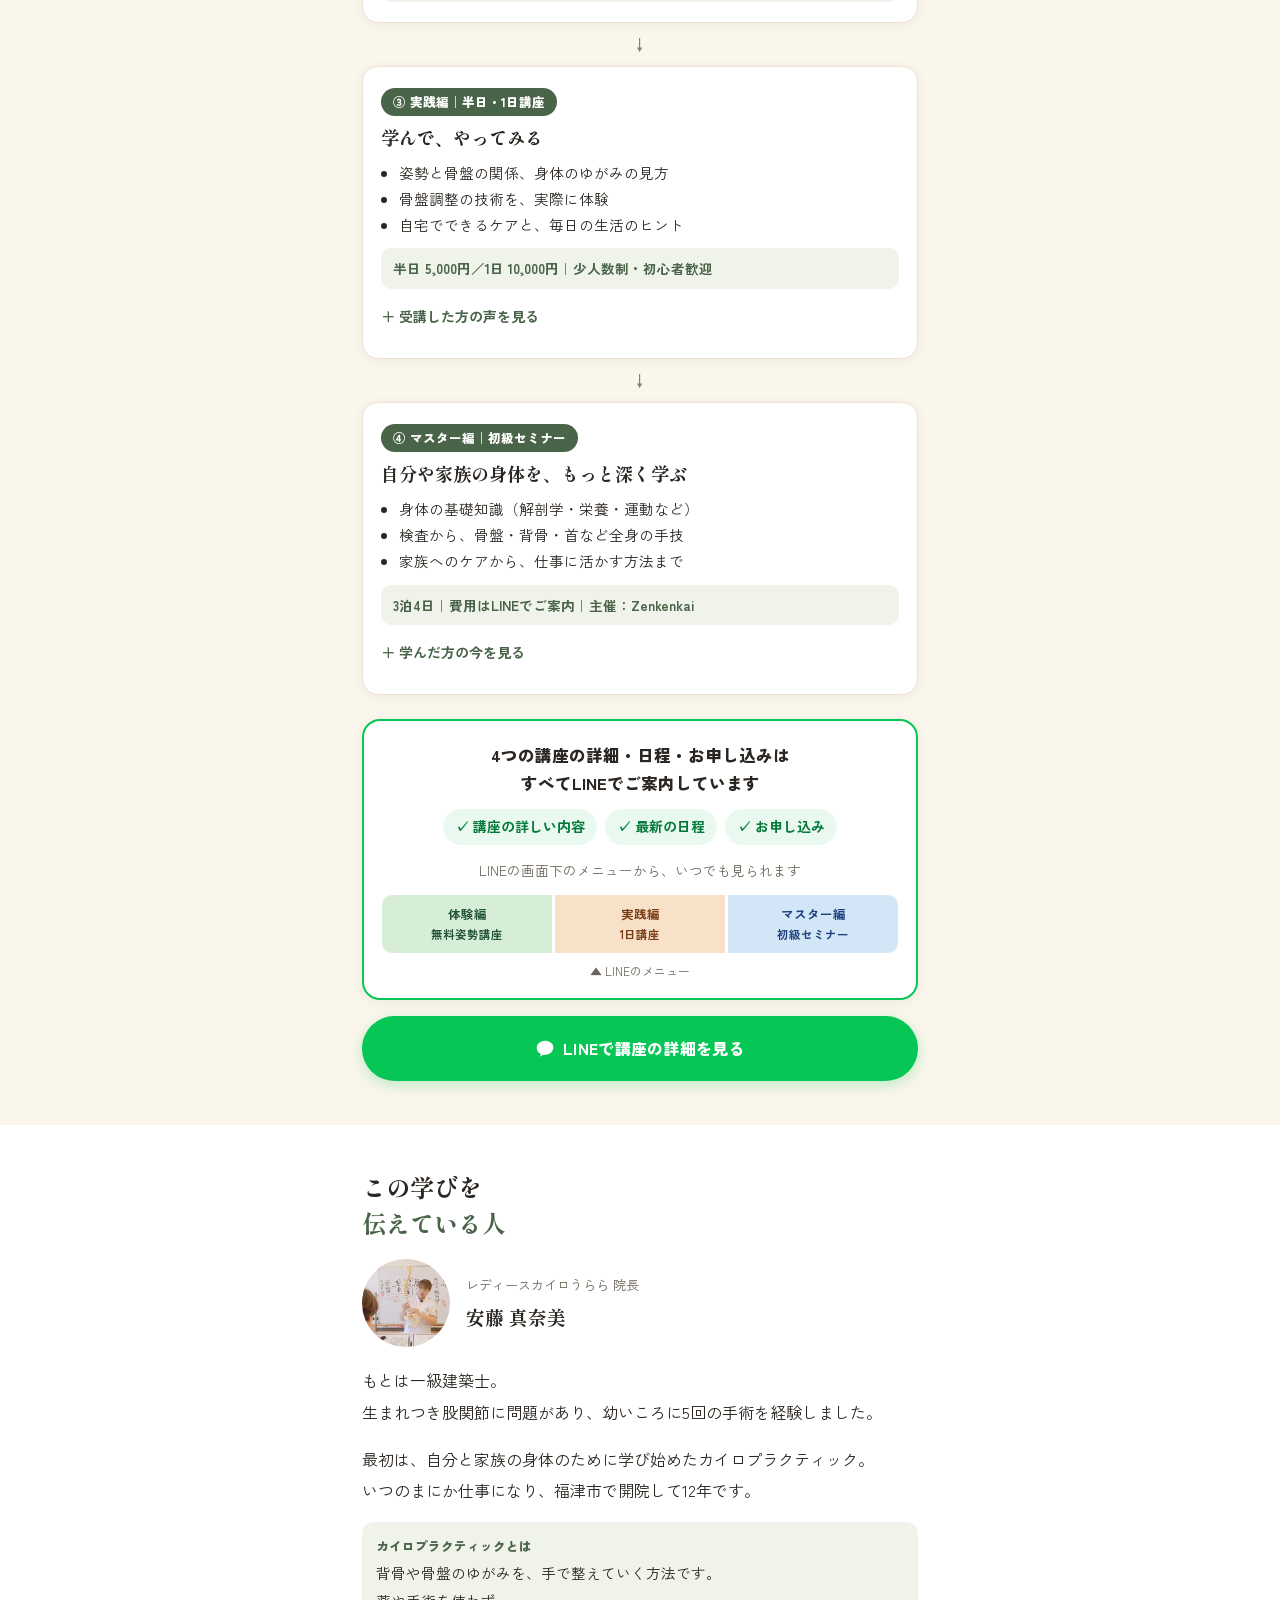
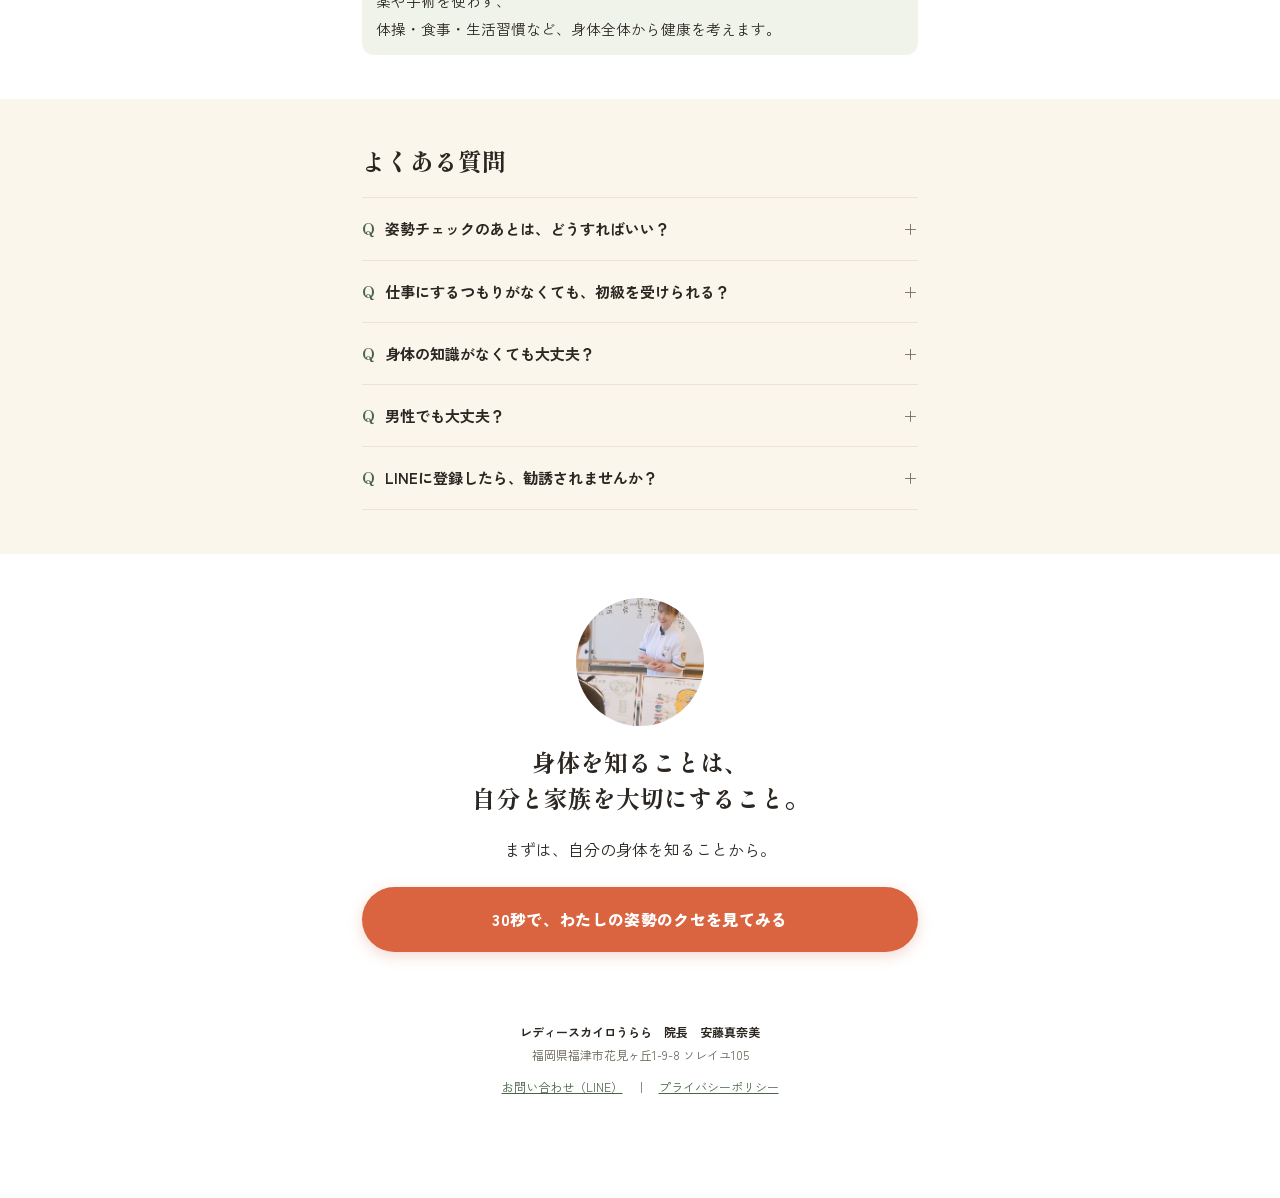
==== commit cd73efb5: "入口LP：ファーストビューの写真を親子が参加している場面に変更 Co-Authored-By: Claude Opus 5.5 <noreply@anthropic.com> Claude-Sessi" ====
--- a/index.html
+++ b/index.html
@@ -289,7 +289,7 @@
 <!-- ============ 1 ファーストビュー ============ -->
 <section class="hero">
   <div class="hero-media">
-    <img src="hero.jpg" alt="骨格模型を使って身体のしくみを説明する安藤さん">
+    <img src="hero-family.jpg" alt="タブレットで姿勢の見方を説明する安藤さんと、話を聞く親子" style="object-position:62% 40%">
   </div>
   <div class="wrap hero-body">
     <h1>その身体のつらさ、<br><span class="hl">「年齢のせい」<br>「疲れのせい」で</span><br>終わらせていませんか？</h1>
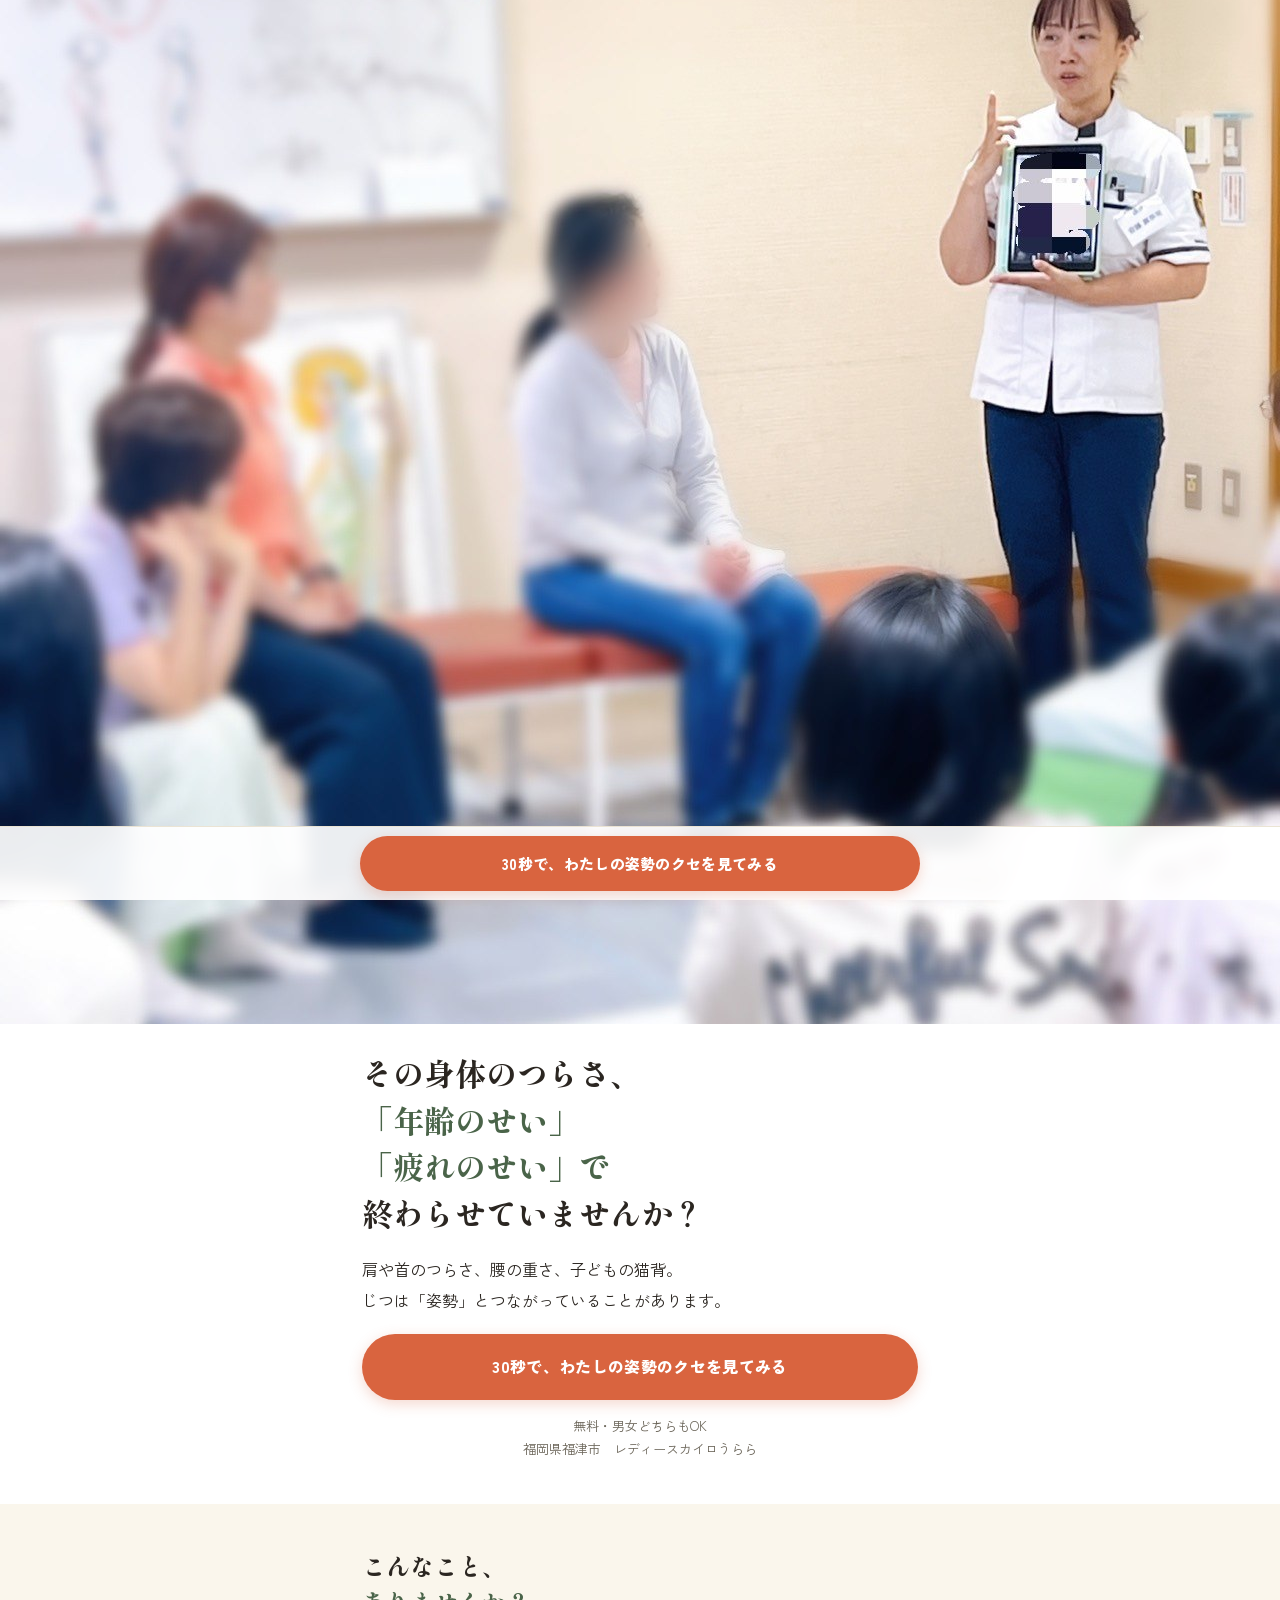
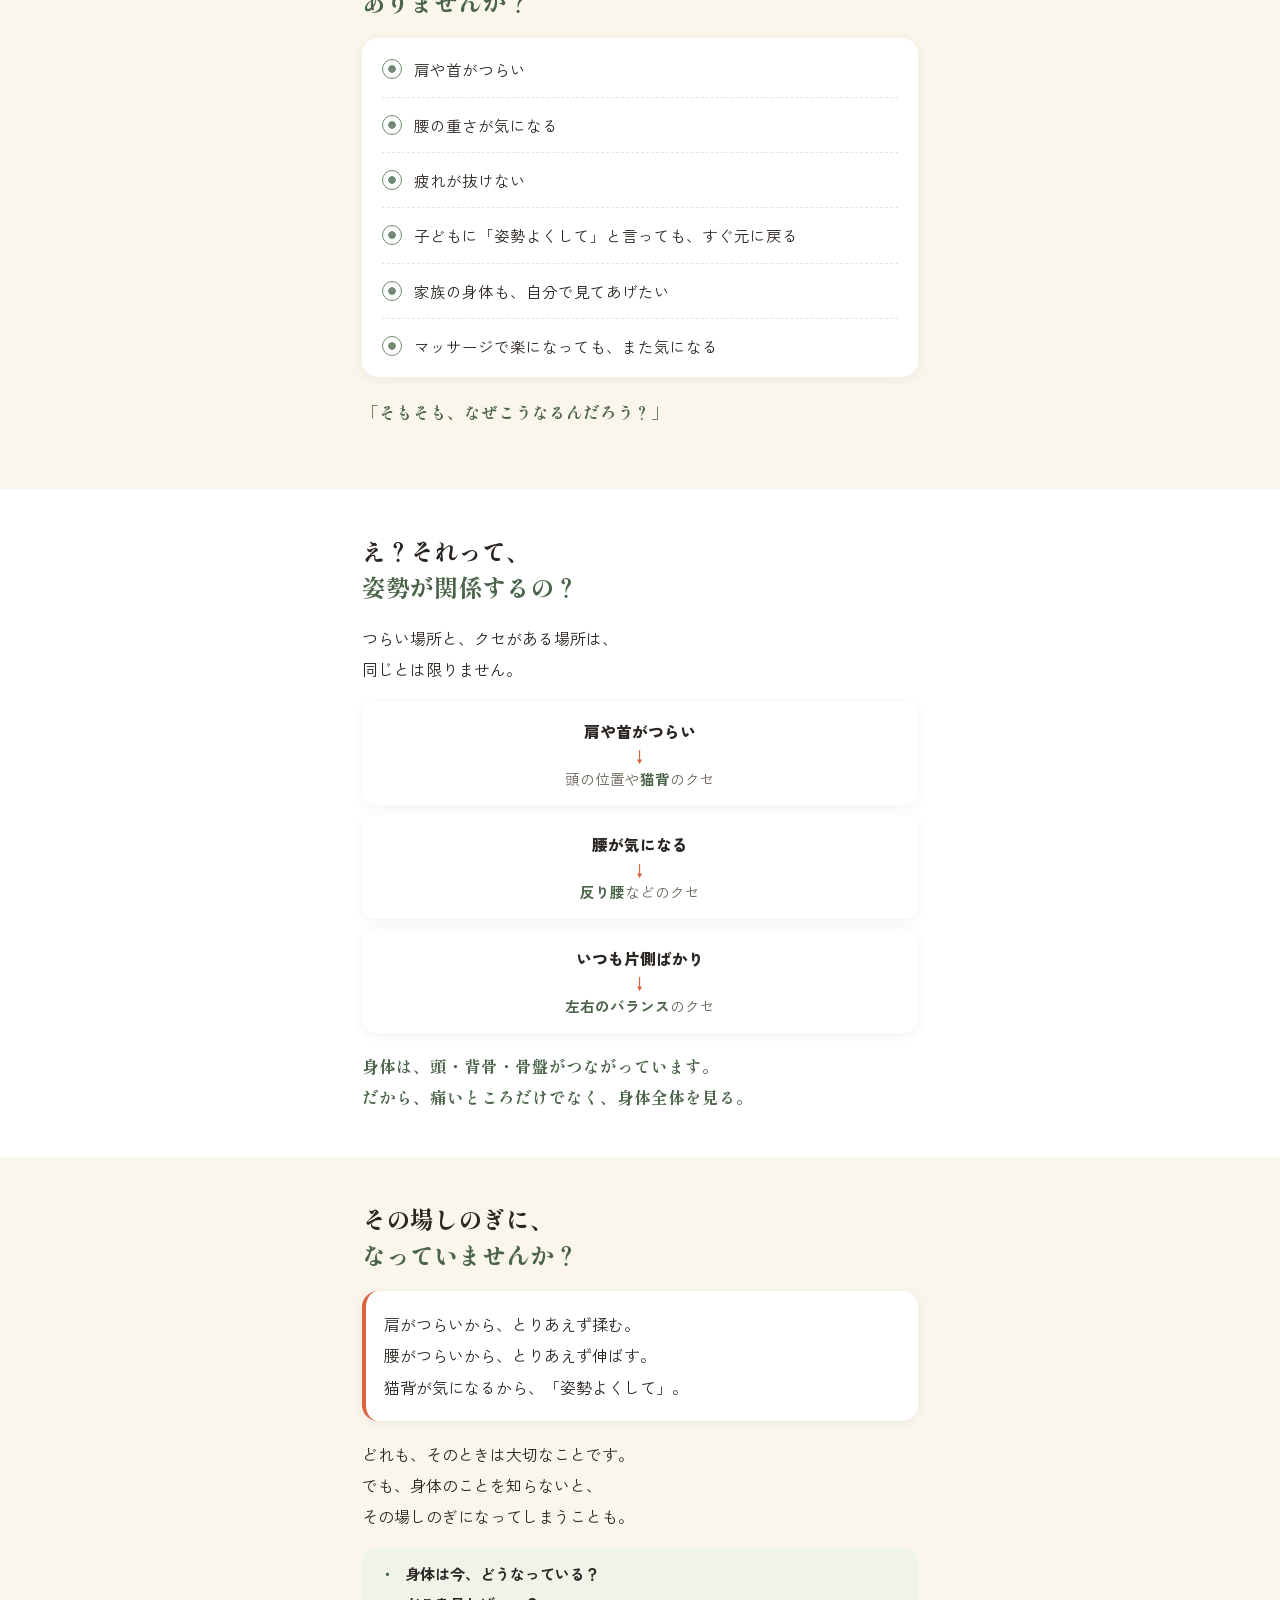
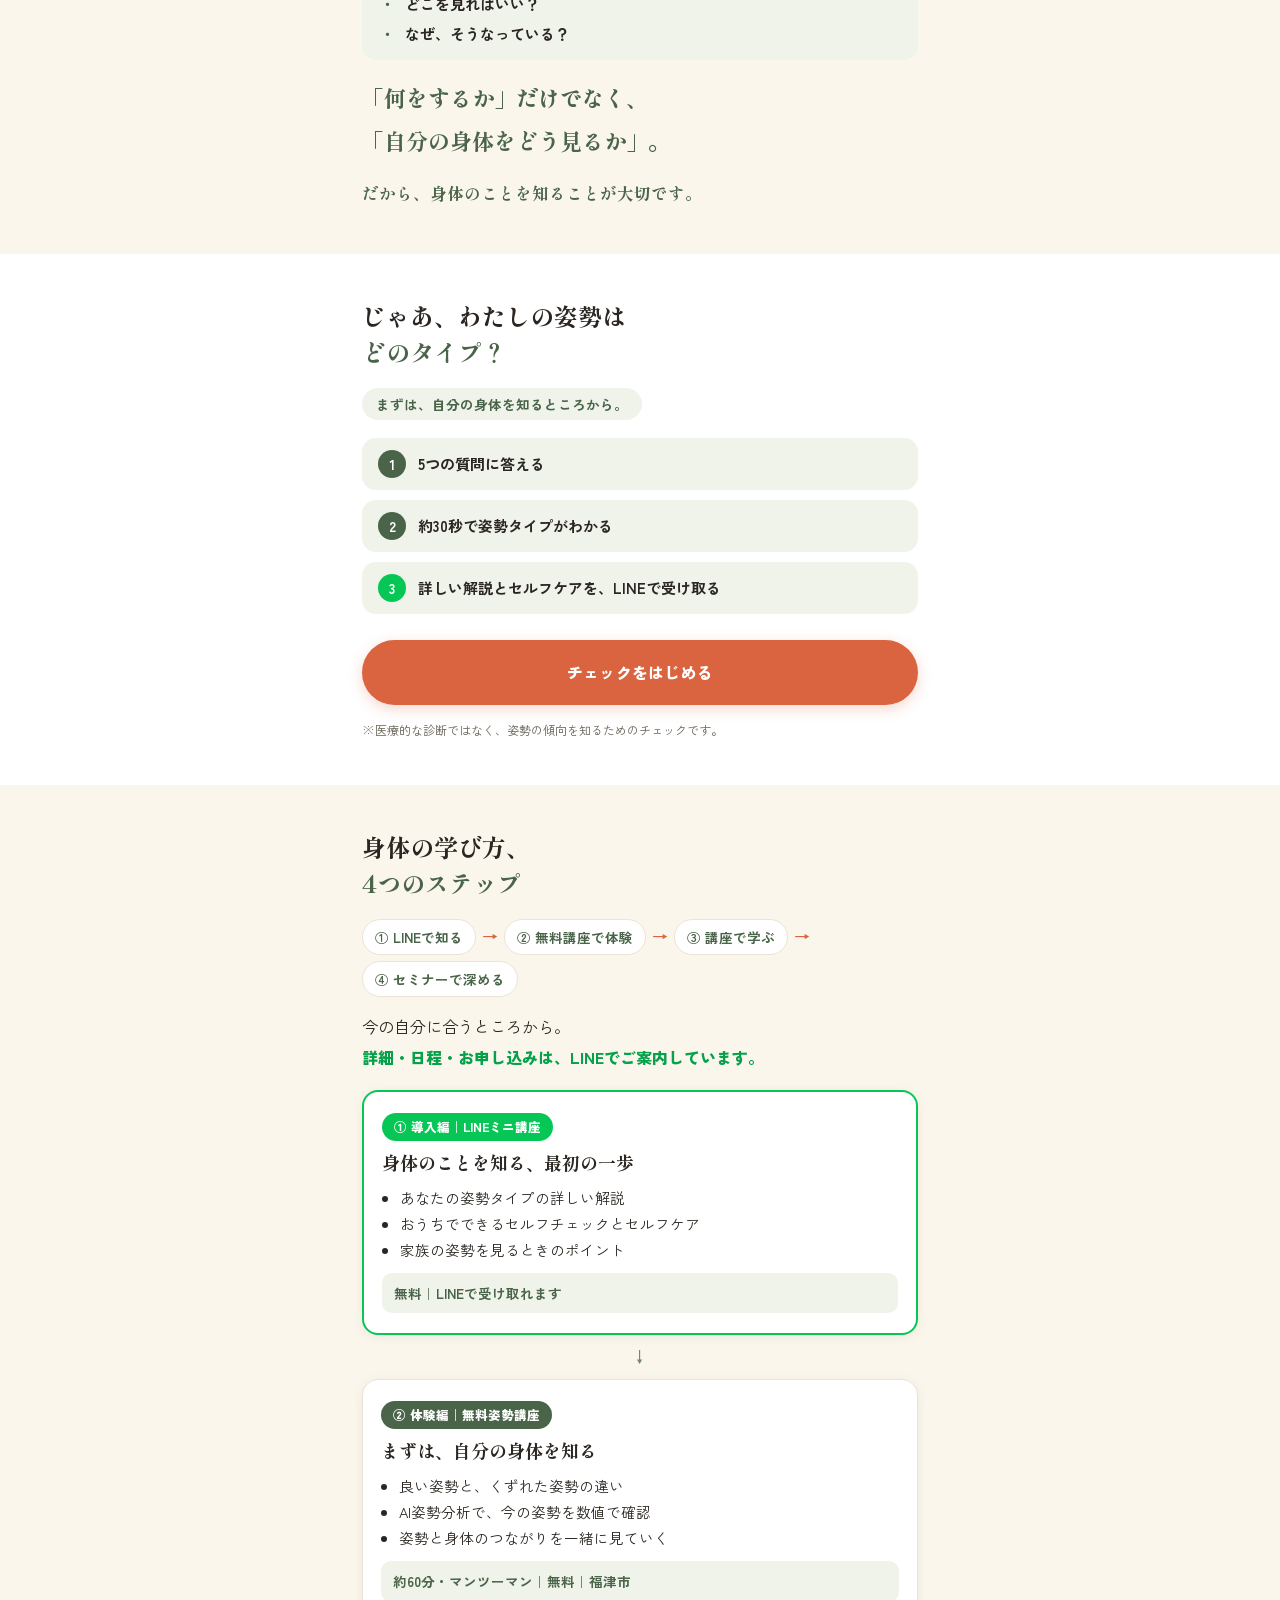
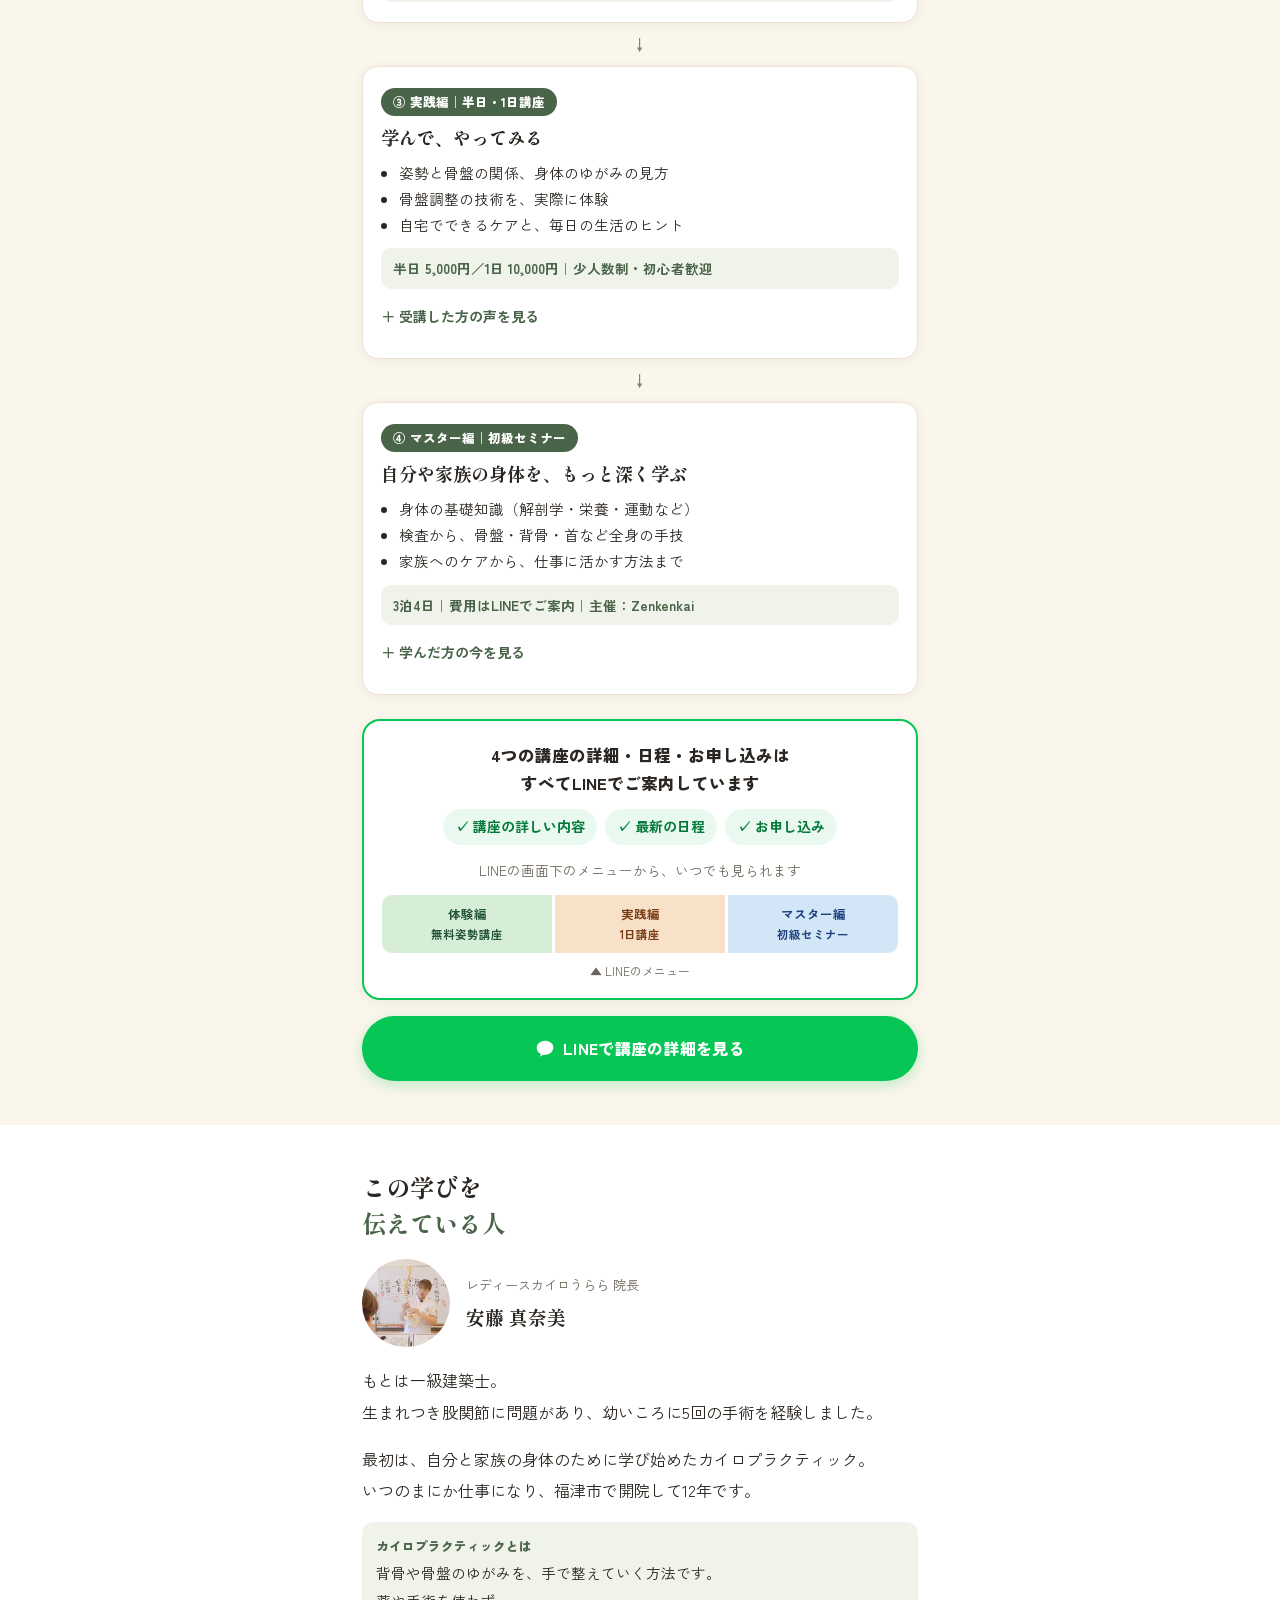
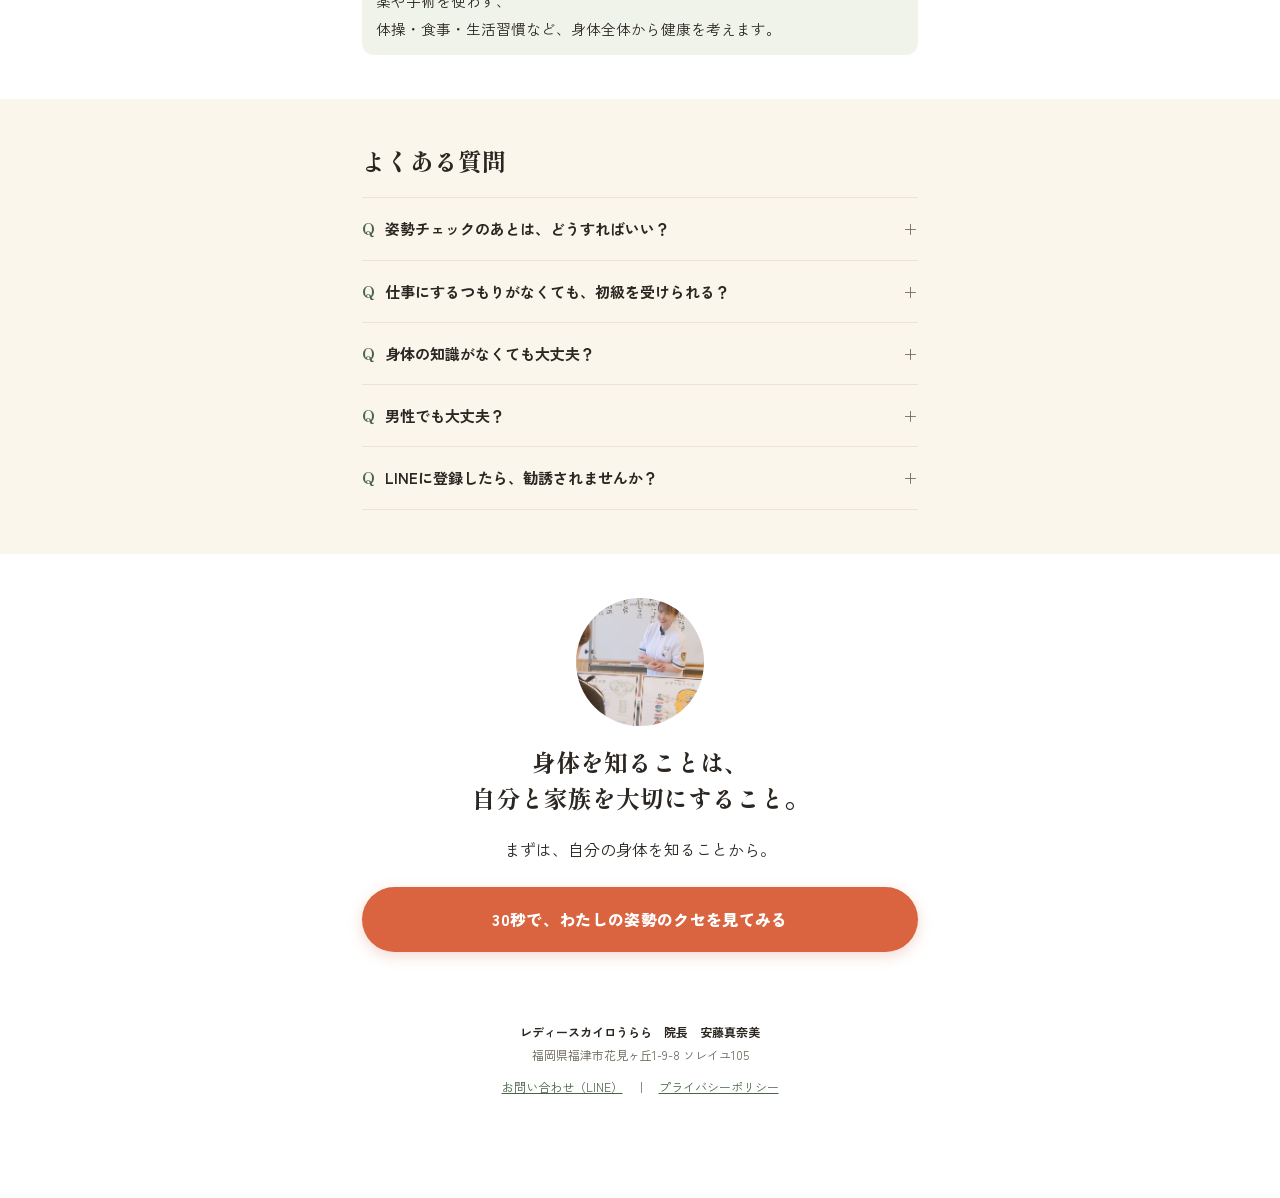
==== commit a9ae037e: "入口LP：姿勢チェックの添え文を変更 Co-Authored-By: Claude Opus 5.5 <noreply@anthropic.com> Claude-Session: https://c" ====
--- a/index.html
+++ b/index.html
@@ -351,7 +351,7 @@
 <section id="check">
   <div class="wrap">
     <h2 class="title">じゃあ、わたしの姿勢は<br><span class="hl">どのタイプ？</span></h2>
-    <p class="first-exp">身体を学ぶ、最初の体験です</p>
+    <p class="first-exp">まずは、自分の身体を知るところから。</p>
     <ol class="steps">
       <li><span class="no">1</span>5つの質問に答える</li>
       <li><span class="no">2</span>約30秒で姿勢タイプがわかる</li>
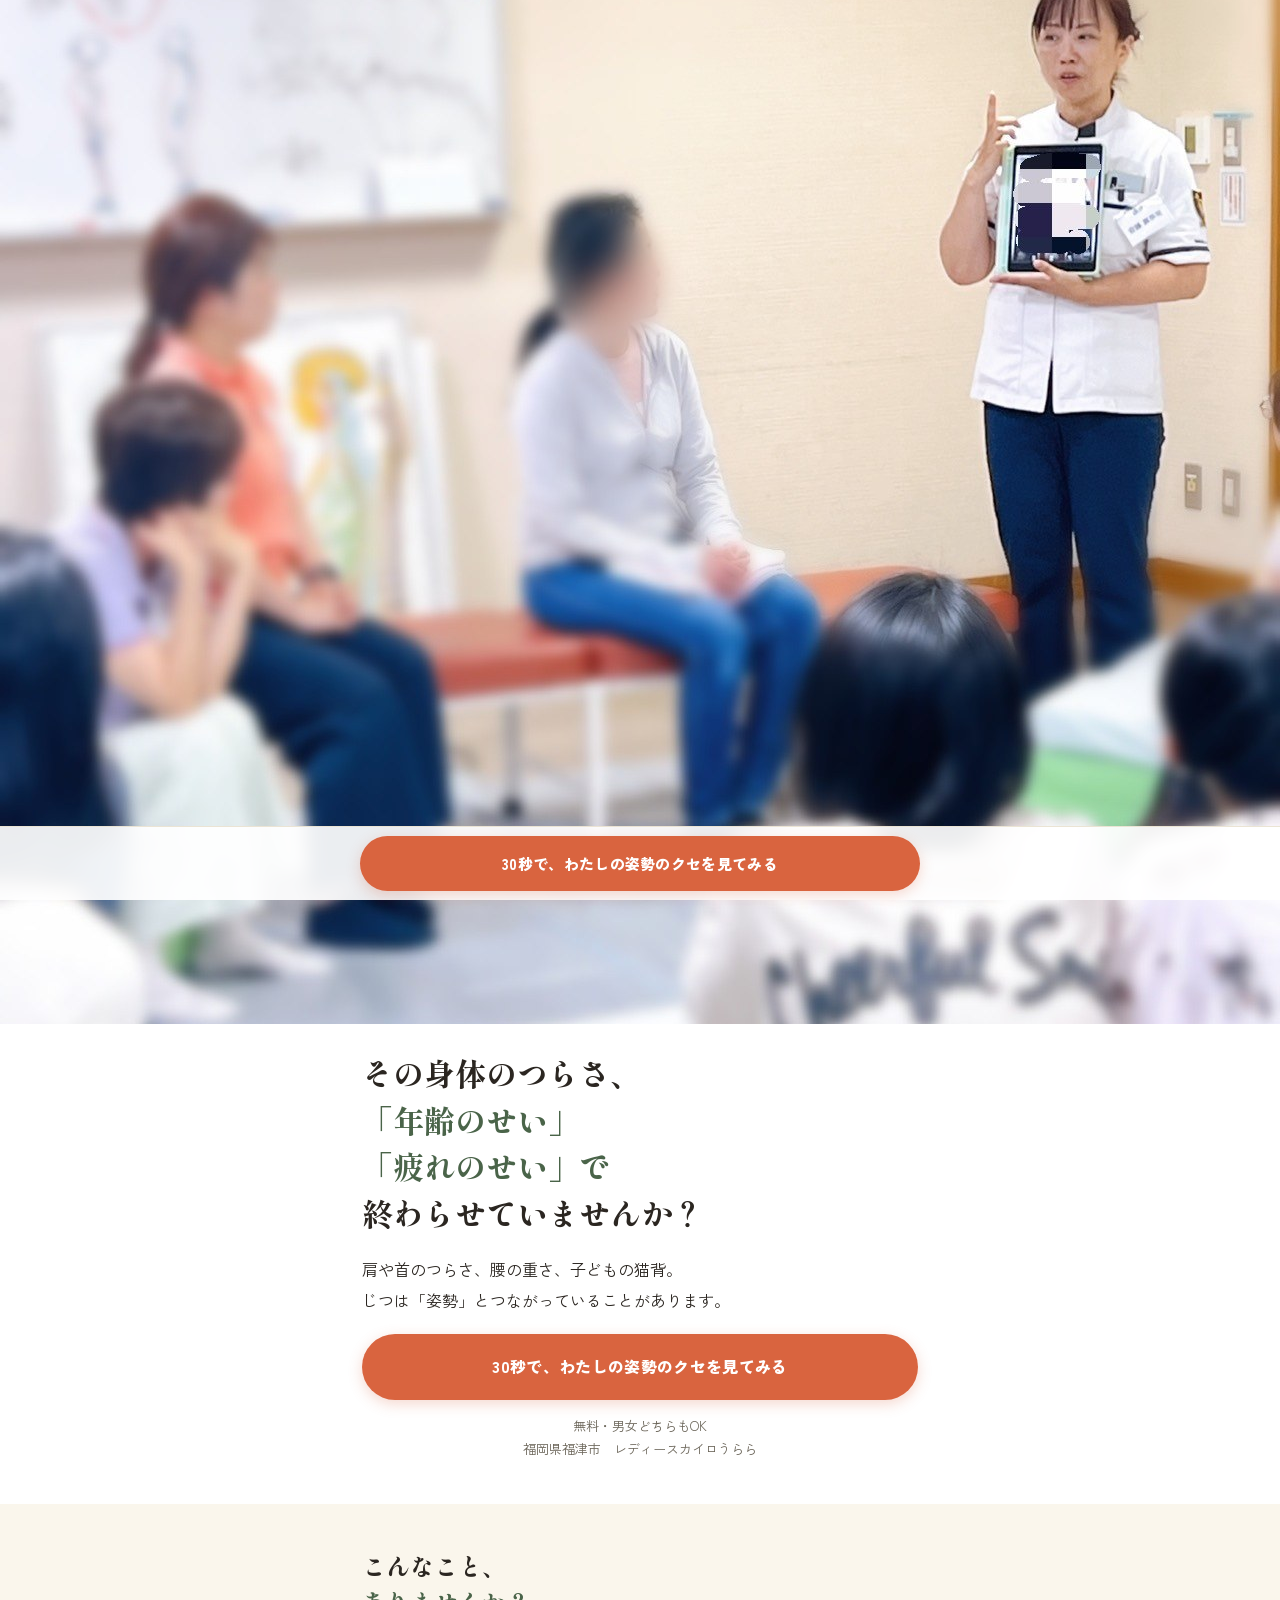
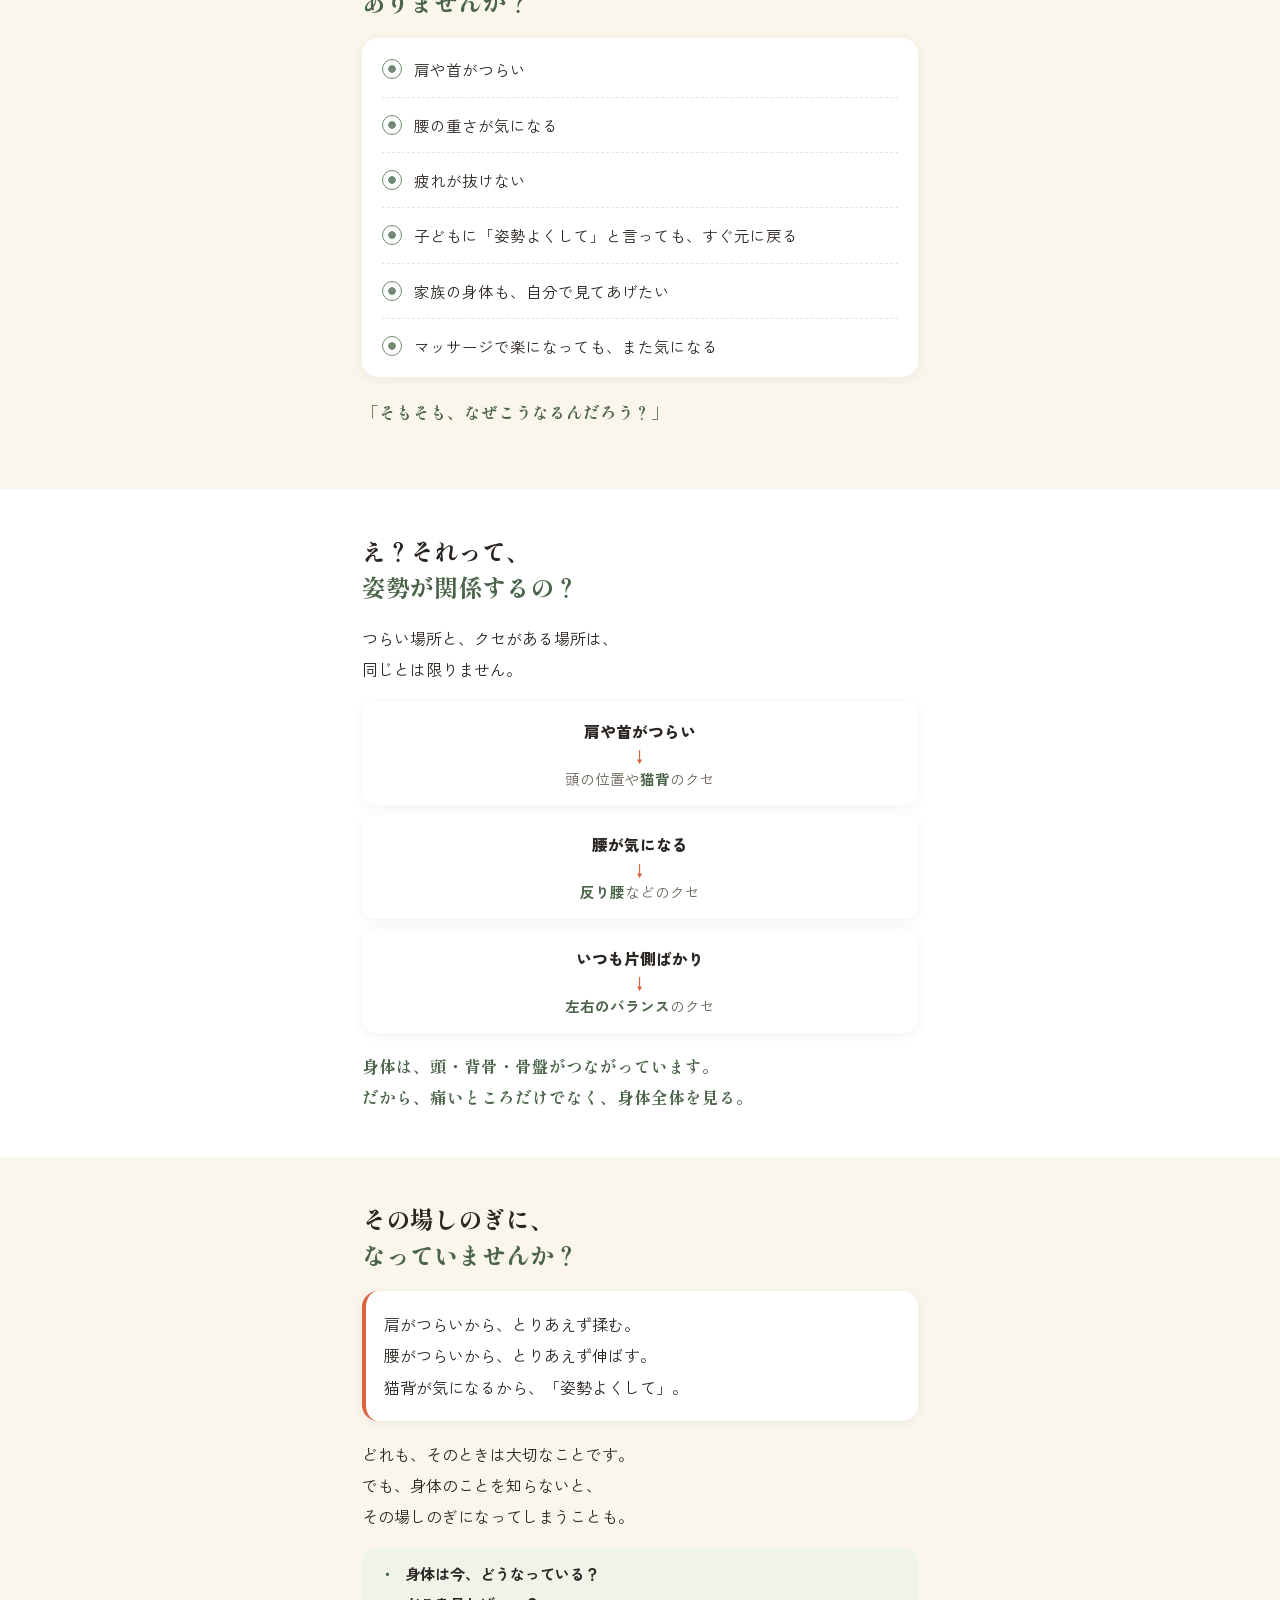
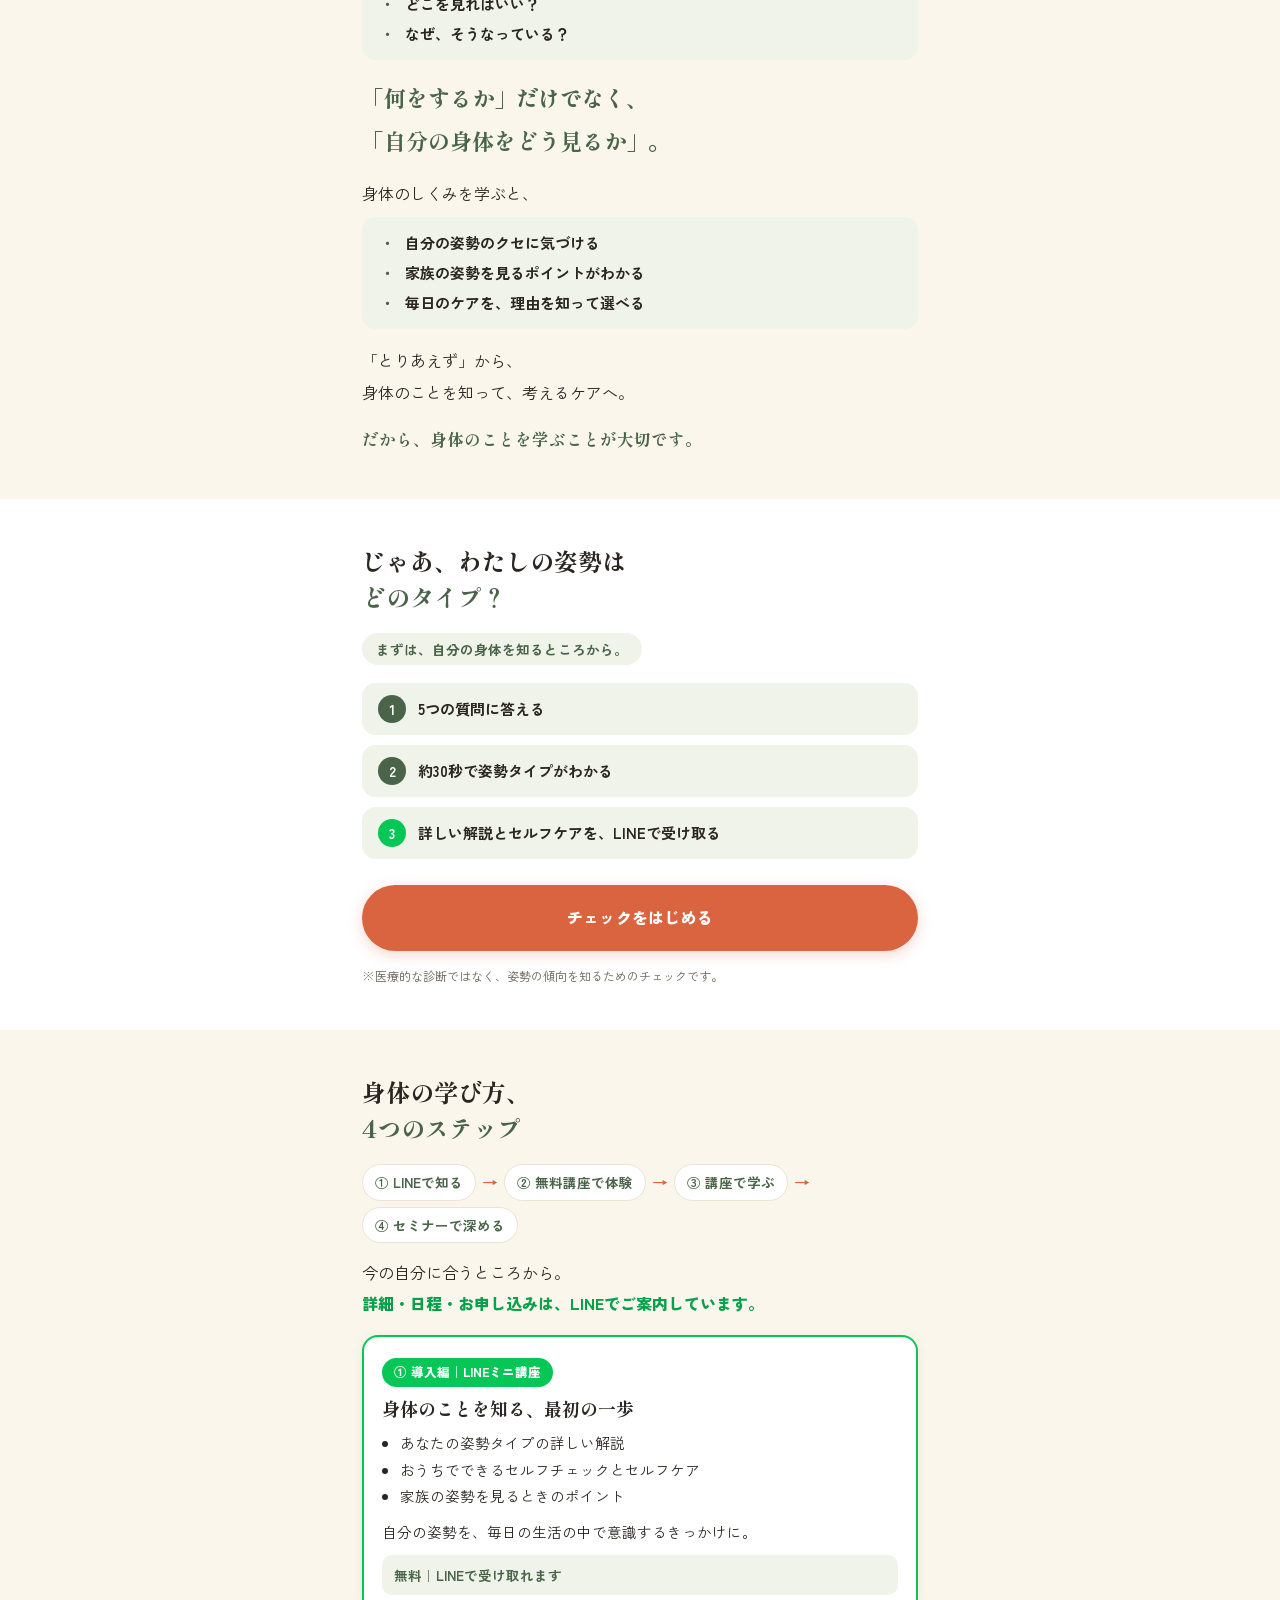
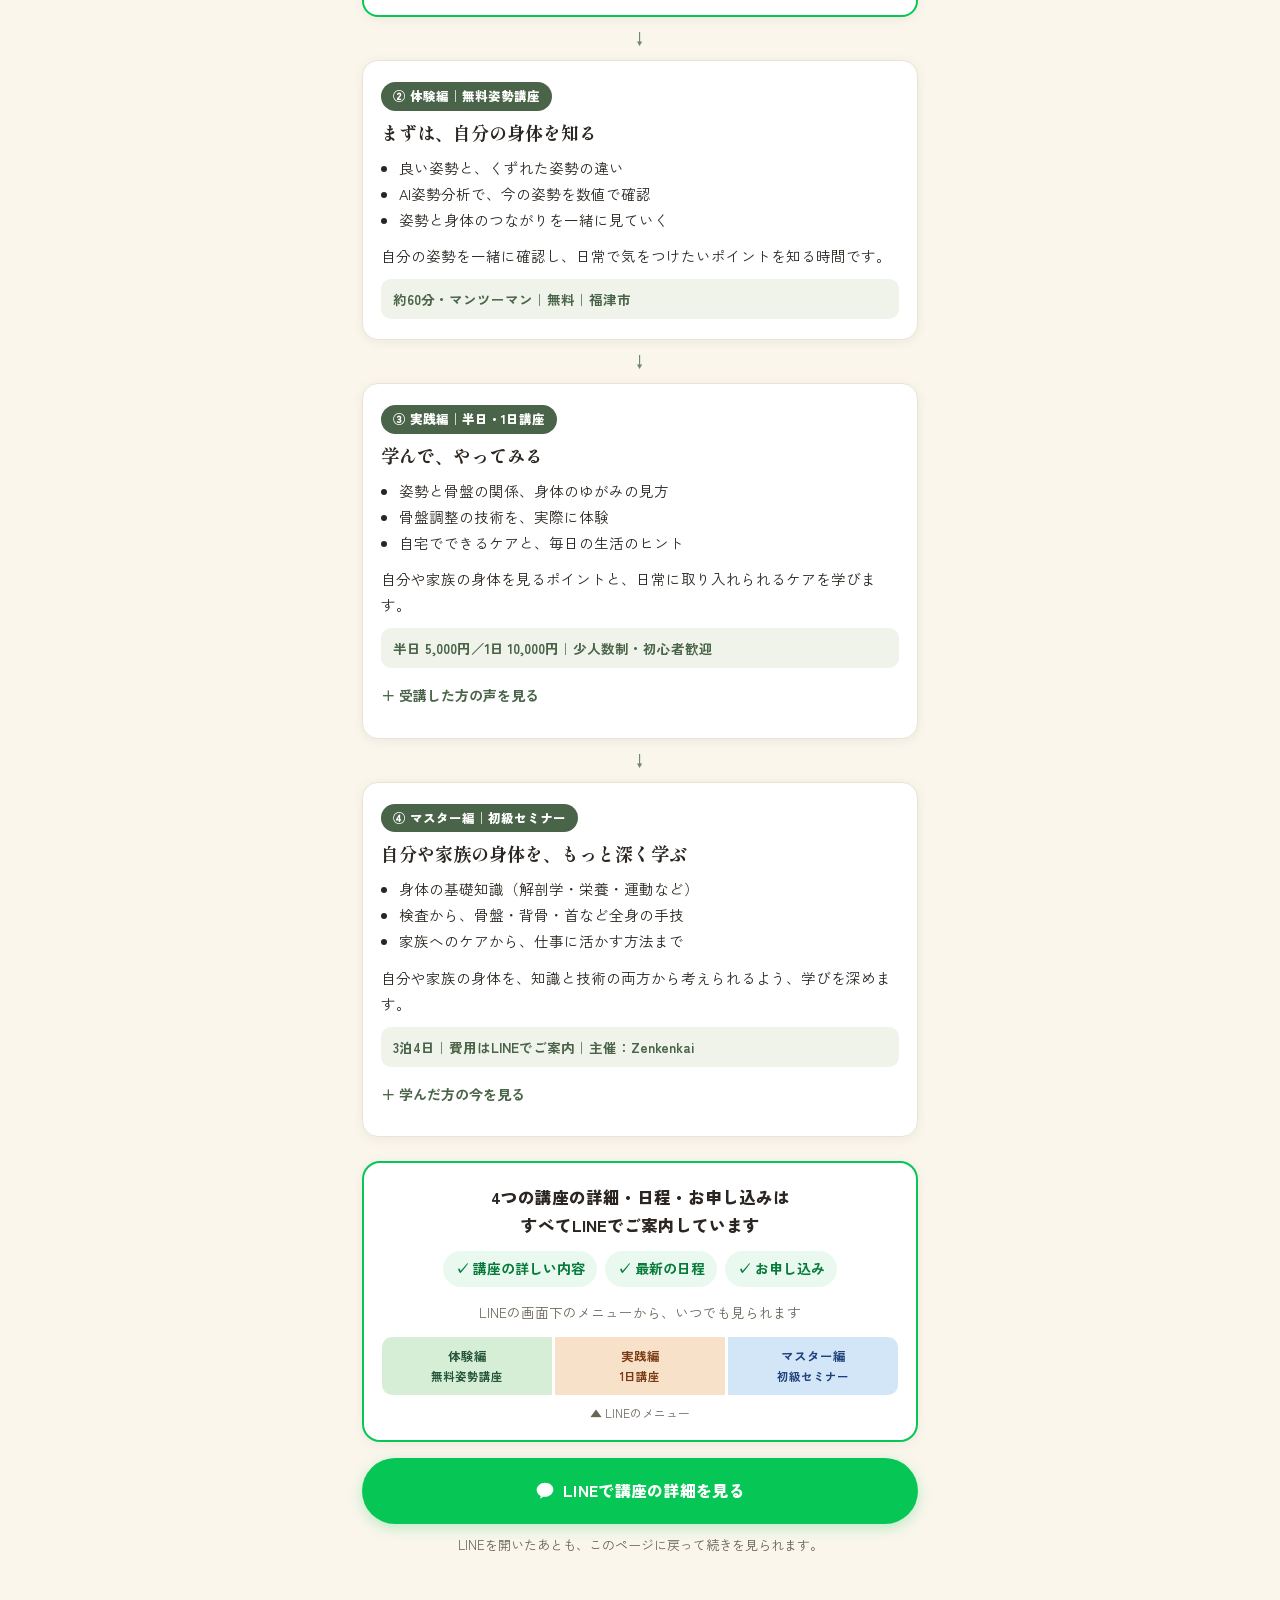
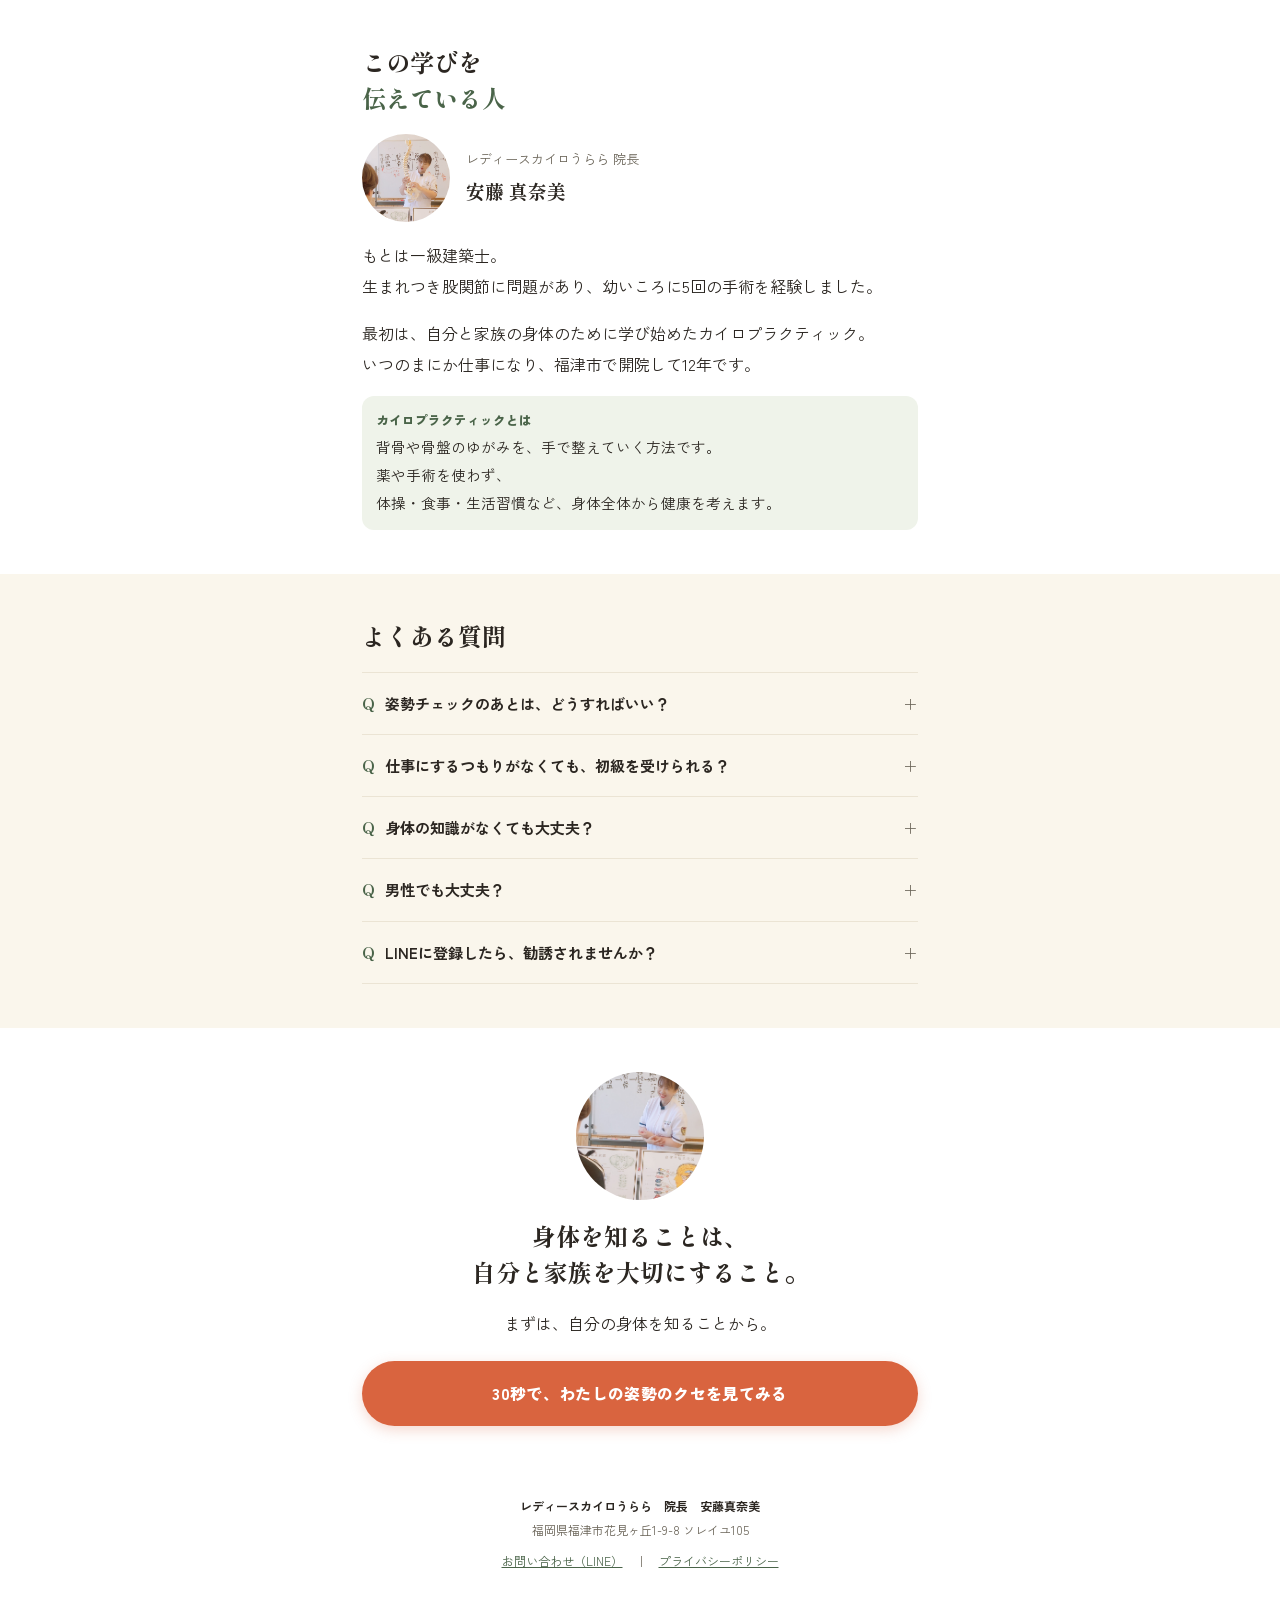
==== commit 1a0a14a8: "入口LP：学ぶ価値の具体化、LINE直行化、キーワード手順、日常への活かし方、計測をclick_lineに変更 Co-Authored-By: Claude Opus 5.5 <noreply@ant" ====
--- a/index.html
+++ b/index.html
@@ -32,7 +32,7 @@
 })();
 function track(name,params){
   try{ if(window.gtag) gtag("event",name,params||{}); }catch(e){}
-  try{ if(window.fbq){ if(name==="click_line") fbq("track","Lead",params||{}); else fbq("trackCustom",name,params||{}); } }catch(e){}
+  try{ if(window.fbq){ fbq("trackCustom",name,params||{}); } }catch(e){}
 }
 </script>
 
@@ -167,18 +167,6 @@
   details.grads summary::-webkit-details-marker{display:none;}
   details.grads summary::before{content:"＋ ";}
   details.grads[open] summary::before{content:"－ ";}
-  .sheet-bg{position:fixed;inset:0;z-index:100;background:rgba(30,25,20,.45);display:flex;align-items:flex-end;justify-content:center;}
-  .sheet-bg[hidden]{display:none;}
-  .sheet{position:relative;width:100%;max-width:560px;background:var(--paper);border-radius:22px 22px 0 0;padding:26px 20px calc(24px + env(safe-area-inset-bottom,0px));box-shadow:0 -6px 30px rgba(0,0,0,.18);animation:up .25s ease;}
-  @keyframes up{from{transform:translateY(30px);opacity:0}to{transform:none;opacity:1}}
-  @media (prefers-reduced-motion: reduce){.sheet{animation:none;}}
-  .sheet-x{position:absolute;top:10px;right:12px;border:0;background:transparent;font-size:26px;color:var(--ink-muted);cursor:pointer;line-height:1;padding:6px 10px;}
-  .sheet-title{font-family:"Shippori Mincho",serif;font-weight:800;font-size:19px;margin:0 0 16px;text-align:center;}
-  .sheet-back{background:var(--ivory);border-radius:14px;padding:14px 16px;margin:16px 0 14px;}
-  .sheet-back p{margin:0;font-size:14.5px;line-height:1.8;}
-  .sheet-back .sheet-back-h{font-weight:800;color:var(--sage-deep);margin-bottom:4px;}
-  .sheet-key{display:inline-flex;align-items:center;justify-content:center;width:28px;height:28px;border-radius:50%;background:var(--paper);border:1px solid var(--line);font-weight:900;}
-  body.sheet-open{overflow:hidden;}
   .stair-meta{font-size:13.5px !important;font-weight:700;color:var(--sage-deep);background:var(--sage-tint);border-radius:10px;padding:8px 12px;margin:0 !important;}
   .stair .stair-list{margin-bottom:10px;}
   .stair details.grads{margin:10px 0 0;}
@@ -202,6 +190,9 @@
   .rm b{font-size:12.5px;}
   .rm1{background:#d6eed6;color:#24543a;} .rm2{background:#f7e1c8;color:#7a3b14;} .rm3{background:#d3e6f8;color:#1d3f7a;}
   .rm-cap{font-size:12px;color:var(--ink-muted);margin:6px 0 0;}
+  .stair-use{font-size:14.5px !important;line-height:1.8;margin:0 0 10px !important;}
+  .line-lead{font-size:14px;font-weight:700;text-align:center;margin:0 0 12px;line-height:1.8;}
+  .copy-hint{font-size:13px;color:var(--coral-deep);margin:-8px 0 12px;}
   /* 共感 */
   .worry{list-style:none;margin:0 0 20px;padding:4px 20px;background:var(--paper);border-radius:16px;box-shadow:var(--shadow);}
   .worry li{display:flex;gap:12px;align-items:flex-start;padding:14px 0;border-top:1px dashed var(--line);font-size:15.5px;line-height:1.7;}
@@ -343,7 +334,14 @@
       <li>なぜ、そうなっている？</li>
     </ul>
     <p class="big-word">「何をするか」だけでなく、<br>「自分の身体をどう見るか」。</p>
-    <p class="text soft">だから、身体のことを知ることが大切です。</p>
+    <p class="text" style="margin-bottom:8px;">身体のしくみを学ぶと、</p>
+    <ul class="shows">
+      <li>自分の姿勢のクセに気づける</li>
+      <li>家族の姿勢を見るポイントがわかる</li>
+      <li>毎日のケアを、理由を知って選べる</li>
+    </ul>
+    <p class="text">「とりあえず」から、<br>身体のことを知って、考えるケアへ。</p>
+    <p class="text soft">だから、身体のことを学ぶことが大切です。</p>
   </div>
 </section>
 
@@ -381,13 +379,15 @@
         <li>おうちでできるセルフチェックとセルフケア</li>
       </ul>
       <ul class="how">
-        <li><span>1.</span>下のキーワードをコピー</li>
-        <li><span>2.</span>LINEで友だち追加</li>
-        <li><span>3.</span>キーワードを送ると、解説が届きます</li>
+        <li><span>①</span>下のキーワードをコピー</li>
+        <li><span>②</span>LINEで友だち追加</li>
+        <li><span>③</span>トーク画面にキーワードを貼り付けて送信</li>
       </ul>
       <div class="keyword"><span>LINEで送るキーワード<br><b id="rKey"></b></span><button type="button" class="copy-btn" id="copyKey">コピー</button></div>
+      <p class="copy-hint" id="copyHint" hidden>うまくコピーできない場合は、キーワードを長押ししてコピーしてください。</p>
+      <p class="line-lead">友だち追加後に、<br>このキーワードを送ると、<br>あなたのタイプの詳しい解説が届きます。</p>
       <a class="cta cta-line js-line" href="https://lin.ee/UHhSOx5" target="_blank" rel="noopener"><svg viewBox="0 0 24 24" fill="currentColor" aria-hidden="true"><path d="M12 2C6.48 2 2 5.94 2 10.8c0 3.09 2 5.77 5 7.32-.15.53-.66 2.3-.76 2.65-.12.44.16.43.34.31.14-.09 2.3-1.56 3.24-2.2.7.1 1.42.15 2.18.15 5.52 0 10-3.94 10-8.8S17.52 2 12 2z"/></svg>詳しい解説をLINEで受け取る</a>
-      <p class="cta-note">LINE登録は無料です。いつでも配信を止められます。</p>
+      <p class="cta-note">LINE登録は無料です。いつでも配信を止められます。<br>LINEを開いたあとも、このページに戻って続きを見られます。</p>
       <p class="line-only"><a href="#stairs">もっと実際に見てみたい方へ → 学びの階段を見る</a></p>
     </div>
 
@@ -405,6 +405,7 @@
       <div class="stair-tag">① 導入編｜LINEミニ講座</div>
       <div class="stair-h">身体のことを知る、最初の一歩</div>
       <ul class="stair-list"><li>あなたの姿勢タイプの詳しい解説</li><li>おうちでできるセルフチェックとセルフケア</li><li>家族の姿勢を見るときのポイント</li></ul>
+      <p class="stair-use">自分の姿勢を、毎日の生活の中で意識するきっかけに。</p>
       <p class="stair-meta">無料｜LINEで受け取れます</p>
     </div>
     <div class="stair-arrow">↓</div>
@@ -412,6 +413,7 @@
       <div class="stair-tag">② 体験編｜無料姿勢講座</div>
       <div class="stair-h">まずは、自分の身体を知る</div>
       <ul class="stair-list"><li>良い姿勢と、くずれた姿勢の違い</li><li>AI姿勢分析で、今の姿勢を数値で確認</li><li>姿勢と身体のつながりを一緒に見ていく</li></ul>
+      <p class="stair-use">自分の姿勢を一緒に確認し、日常で気をつけたいポイントを知る時間です。</p>
       <p class="stair-meta">約60分・マンツーマン｜無料｜福津市</p>
     </div>
     <div class="stair-arrow">↓</div>
@@ -419,6 +421,7 @@
       <div class="stair-tag">③ 実践編｜半日・1日講座</div>
       <div class="stair-h">学んで、やってみる</div>
       <ul class="stair-list"><li>姿勢と骨盤の関係、身体のゆがみの見方</li><li>骨盤調整の技術を、実際に体験</li><li>自宅でできるケアと、毎日の生活のヒント</li></ul>
+      <p class="stair-use">自分や家族の身体を見るポイントと、日常に取り入れられるケアを学びます。</p>
       <p class="stair-meta">半日 5,000円／1日 10,000円｜少人数制・初心者歓迎</p>
       <details class="grads"><summary>受講した方の声を見る</summary>
         <div class="voice-q"><p class="vq">「根本のゆがみを直すことが大事だと、すごくよくわかりました」</p><p class="vs">「身体が好調だと、メンタルにも表れるんだな」と、明るい雰囲気も印象に残ったそうです。</p></div>
@@ -432,6 +435,7 @@
       <div class="stair-tag">④ マスター編｜初級セミナー</div>
       <div class="stair-h">自分や家族の身体を、もっと深く学ぶ</div>
       <ul class="stair-list"><li>身体の基礎知識（解剖学・栄養・運動など）</li><li>検査から、骨盤・背骨・首など全身の手技</li><li>家族へのケアから、仕事に活かす方法まで</li></ul>
+      <p class="stair-use">自分や家族の身体を、知識と技術の両方から考えられるよう、学びを深めます。</p>
       <p class="stair-meta">3泊4日｜費用はLINEでご案内｜主催：Zenkenkai</p>
       <details class="grads"><summary>学んだ方の今を見る</summary>
         <ul class="stair-list">
@@ -457,6 +461,7 @@
       <p class="rm-cap">▲ LINEのメニュー</p>
     </div>
     <a class="cta cta-line js-line-direct" data-place="stairs" href="https://lin.ee/UHhSOx5" target="_blank" rel="noopener"><svg viewBox="0 0 24 24" fill="currentColor" aria-hidden="true"><path d="M12 2C6.48 2 2 5.94 2 10.8c0 3.09 2 5.77 5 7.32-.15.53-.66 2.3-.76 2.65-.12.44.16.43.34.31.14-.09 2.3-1.56 3.24-2.2.7.1 1.42.15 2.18.15 5.52 0 10-3.94 10-8.8S17.52 2 12 2z"/></svg>LINEで講座の詳細を見る</a>
+    <p class="cta-note">LINEを開いたあとも、このページに戻って続きを見られます。</p>
   </div>
 </section>
 
@@ -501,19 +506,6 @@
     <button type="button" class="cta js-start">30秒で、わたしの姿勢のクセを見てみる</button>
   </div>
 </section>
-
-<div class="sheet-bg" id="lineSheet" hidden>
-  <div class="sheet" role="dialog" aria-modal="true" aria-labelledby="sheetTitle">
-    <button type="button" class="sheet-x" id="lineClose" aria-label="閉じる">×</button>
-    <p class="sheet-title" id="sheetTitle">LINEを開きます</p>
-    <a class="cta cta-line" id="lineGo" href="https://lin.ee/UHhSOx5" target="_blank" rel="noopener"><svg viewBox="0 0 24 24" fill="currentColor" aria-hidden="true"><path d="M12 2C6.48 2 2 5.94 2 10.8c0 3.09 2 5.77 5 7.32-.15.53-.66 2.3-.76 2.65-.12.44.16.43.34.31.14-.09 2.3-1.56 3.24-2.2.7.1 1.42.15 2.18.15 5.52 0 10-3.94 10-8.8S17.52 2 12 2z"/></svg>LINEを開く</a>
-    <div class="sheet-back">
-      <p class="sheet-back-h">LINEのあと、このページに戻るには</p>
-      <p>画面左上の <span class="sheet-key">＜</span> を押してください。<br>ほかの学び（無料講座・講座）も、続けて見られます。</p>
-    </div>
-    <button type="button" class="cta-sub" id="lineMore">先に、ほかの学びも見る</button>
-  </div>
-</div>
 
 <footer>
   <div class="f-name">レディースカイロうらら　院長　安藤真奈美</div>
@@ -637,40 +629,38 @@
     var a=document.createElement("a");
     a.className="cta cta-line js-line"; a.href=LINE_URL; a.target="_blank"; a.rel="noopener";
     a.textContent="詳しい解説をLINEで受け取る";
-    a.addEventListener("click",function(e){ e.preventDefault(); openLineSheet(r.k,"sticky"); });
+    a.addEventListener("click",function(){ track("click_line",{posture_type:r.k,place:"sticky"}); });
     sticky.replaceWith(a);
   });
 
-  /* LINEボタン：すぐ移動せず、戻り方の案内を出す */
-  var sheet=document.getElementById("lineSheet"), sheetGo=document.getElementById("lineGo");
-  function openLineSheet(type,place){
-    sheetGo.dataset.type=type||"none"; sheetGo.dataset.place=place||"direct";
-    sheet.hidden=false; document.body.classList.add("sheet-open");
-  }
-  function closeLineSheet(){ sheet.hidden=true; document.body.classList.remove("sheet-open"); }
-  sheetGo.addEventListener("click",function(){
-    track("click_line",{posture_type:sheetGo.dataset.type,place:sheetGo.dataset.place});
-    setTimeout(closeLineSheet,600);
-  });
-  document.getElementById("lineMore").addEventListener("click",function(){
-    closeLineSheet(); document.getElementById("stairs").scrollIntoView({behavior:reduce?"auto":"smooth",block:"start"});
-  });
-  document.getElementById("lineClose").addEventListener("click",closeLineSheet);
-  sheet.addEventListener("click",function(e){ if(e.target===sheet) closeLineSheet(); });
+  /* LINEボタン：押したらそのままLINEへ（クリック時に1回だけ計測） */
   document.querySelectorAll(".js-line-direct").forEach(function(a){
-    a.addEventListener("click",function(e){ e.preventDefault(); openLineSheet("none",a.dataset.place||"direct"); });
+    a.addEventListener("click",function(){ track("click_line",{posture_type:"none",place:a.dataset.place||"direct"}); });
   });
   document.querySelectorAll(".js-track").forEach(function(a){
     a.addEventListener("click",function(){ track(a.dataset.ev); });
   });
   document.querySelectorAll(".js-line").forEach(function(a){
-    a.addEventListener("click",function(e){ e.preventDefault(); openLineSheet(document.getElementById("rKey").textContent,"result"); });
+    a.addEventListener("click",function(){ track("click_line",{posture_type:document.getElementById("rKey").textContent,place:"result"}); });
   });
 
   document.getElementById("copyKey").addEventListener("click",function(e){
-    var b=e.currentTarget,k=document.getElementById("rKey");
-    function sel(){ var rg=document.createRange(); rg.selectNodeContents(k); var s=getSelection(); s.removeAllRanges(); s.addRange(rg); b.textContent="選択しました"; }
-    try{ navigator.clipboard.writeText(k.textContent).then(function(){ b.textContent="コピーしました"; },sel); }catch(err){ sel(); }
+    var b=e.currentTarget,k=document.getElementById("rKey"),hint=document.getElementById("copyHint");
+    function ok(){ b.textContent="コピーしました"; hint.hidden=true; }
+    function fallback(){
+      var done=false;
+      try{
+        var t=document.createElement("textarea"); t.value=k.textContent; t.setAttribute("readonly","");
+        t.style.position="fixed"; t.style.opacity="0"; document.body.appendChild(t); t.select(); t.setSelectionRange(0,99);
+        done=document.execCommand("copy"); document.body.removeChild(t);
+      }catch(err){ done=false; }
+      if(done){ ok(); return; }
+      var rg=document.createRange(); rg.selectNodeContents(k); var s=getSelection(); s.removeAllRanges(); s.addRange(rg);
+      b.textContent="コピー"; hint.hidden=false;
+    }
+    if(navigator.clipboard && navigator.clipboard.writeText){
+      navigator.clipboard.writeText(k.textContent).then(ok,fallback);
+    }else{ fallback(); }
   });
 })();
 </script>
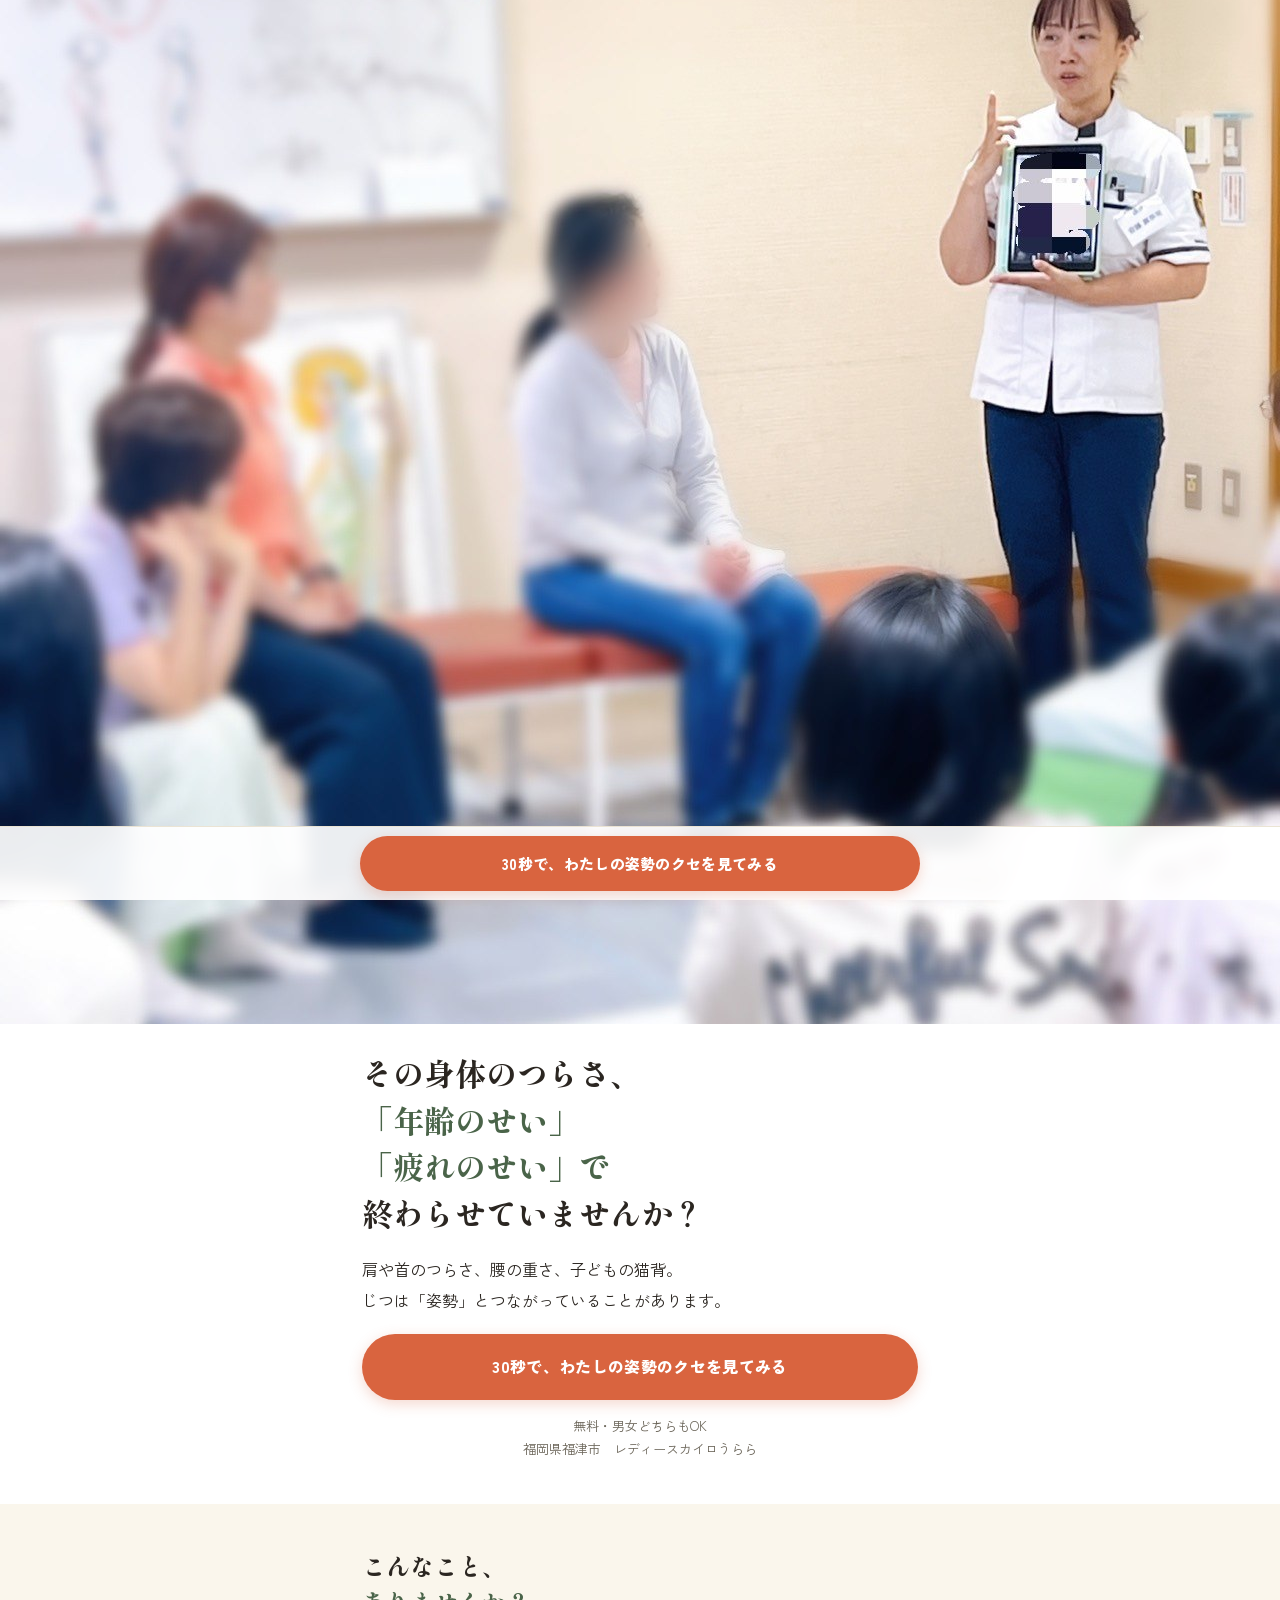
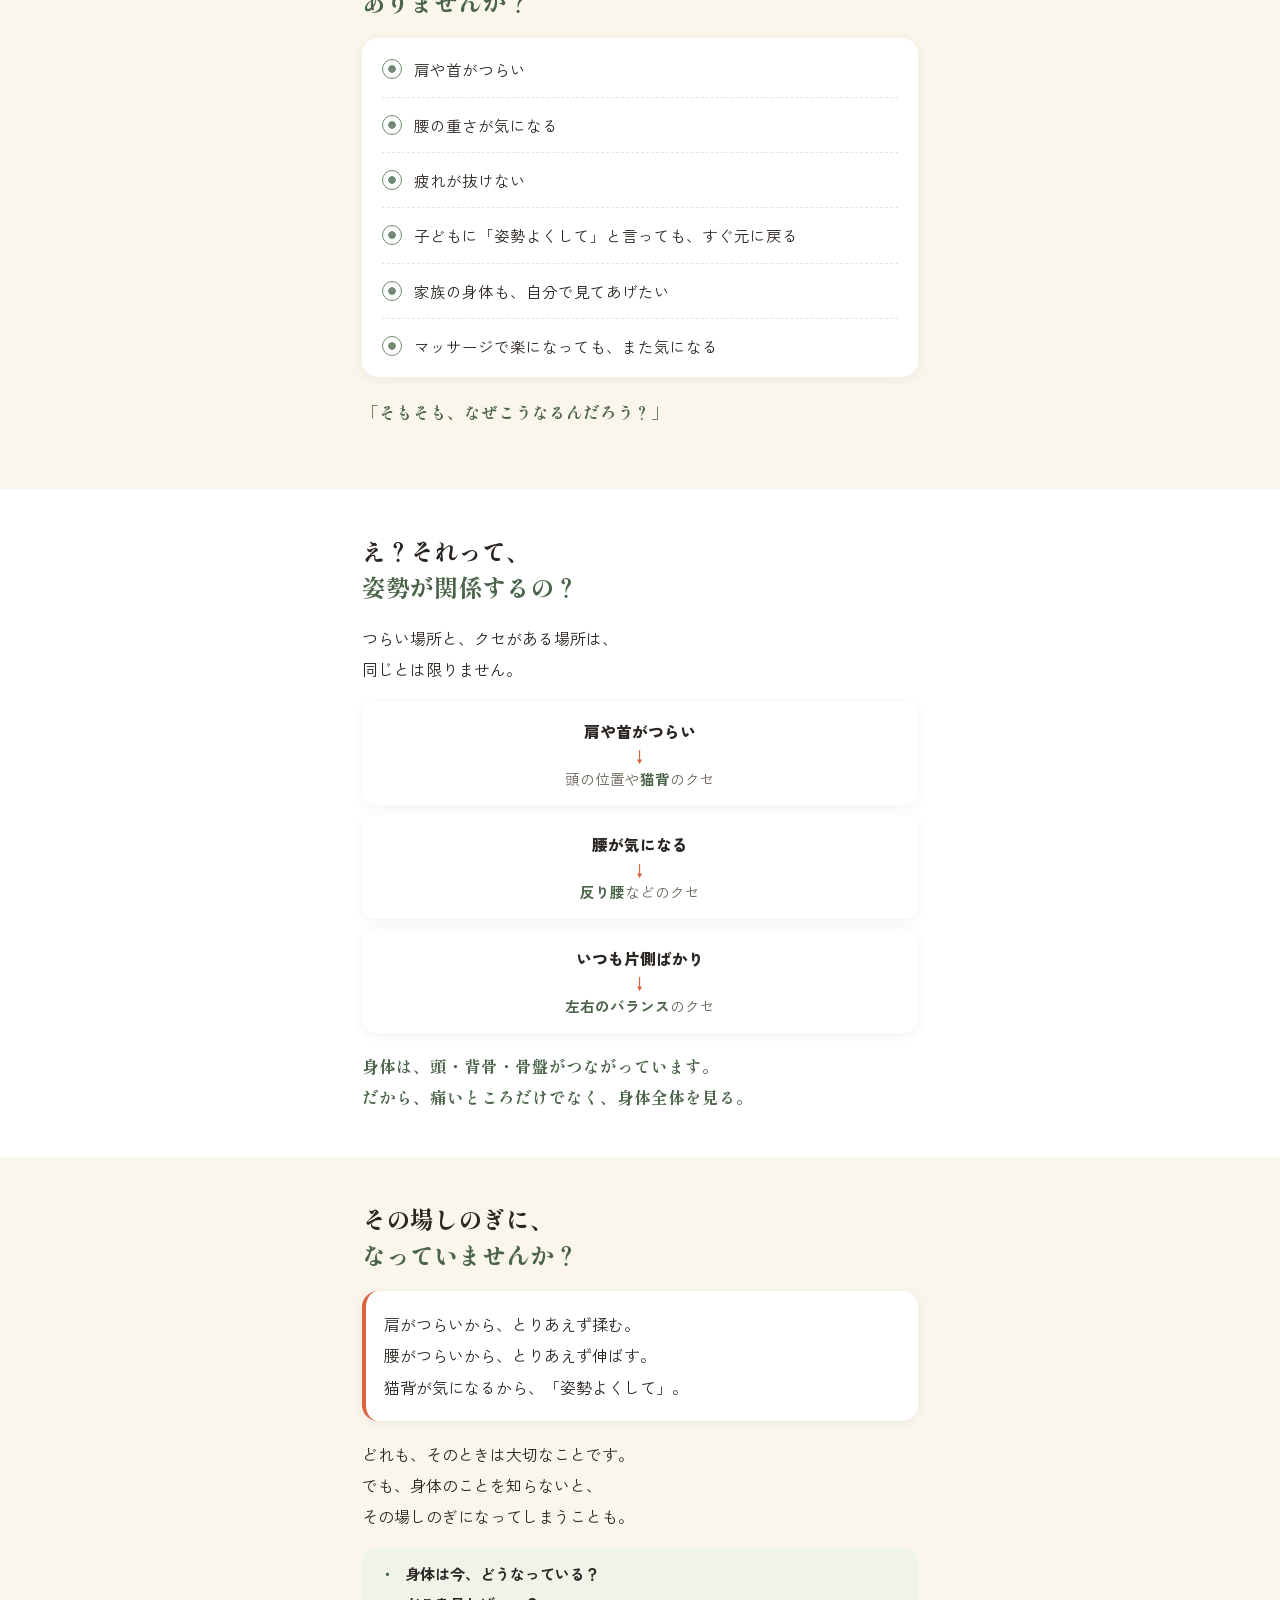
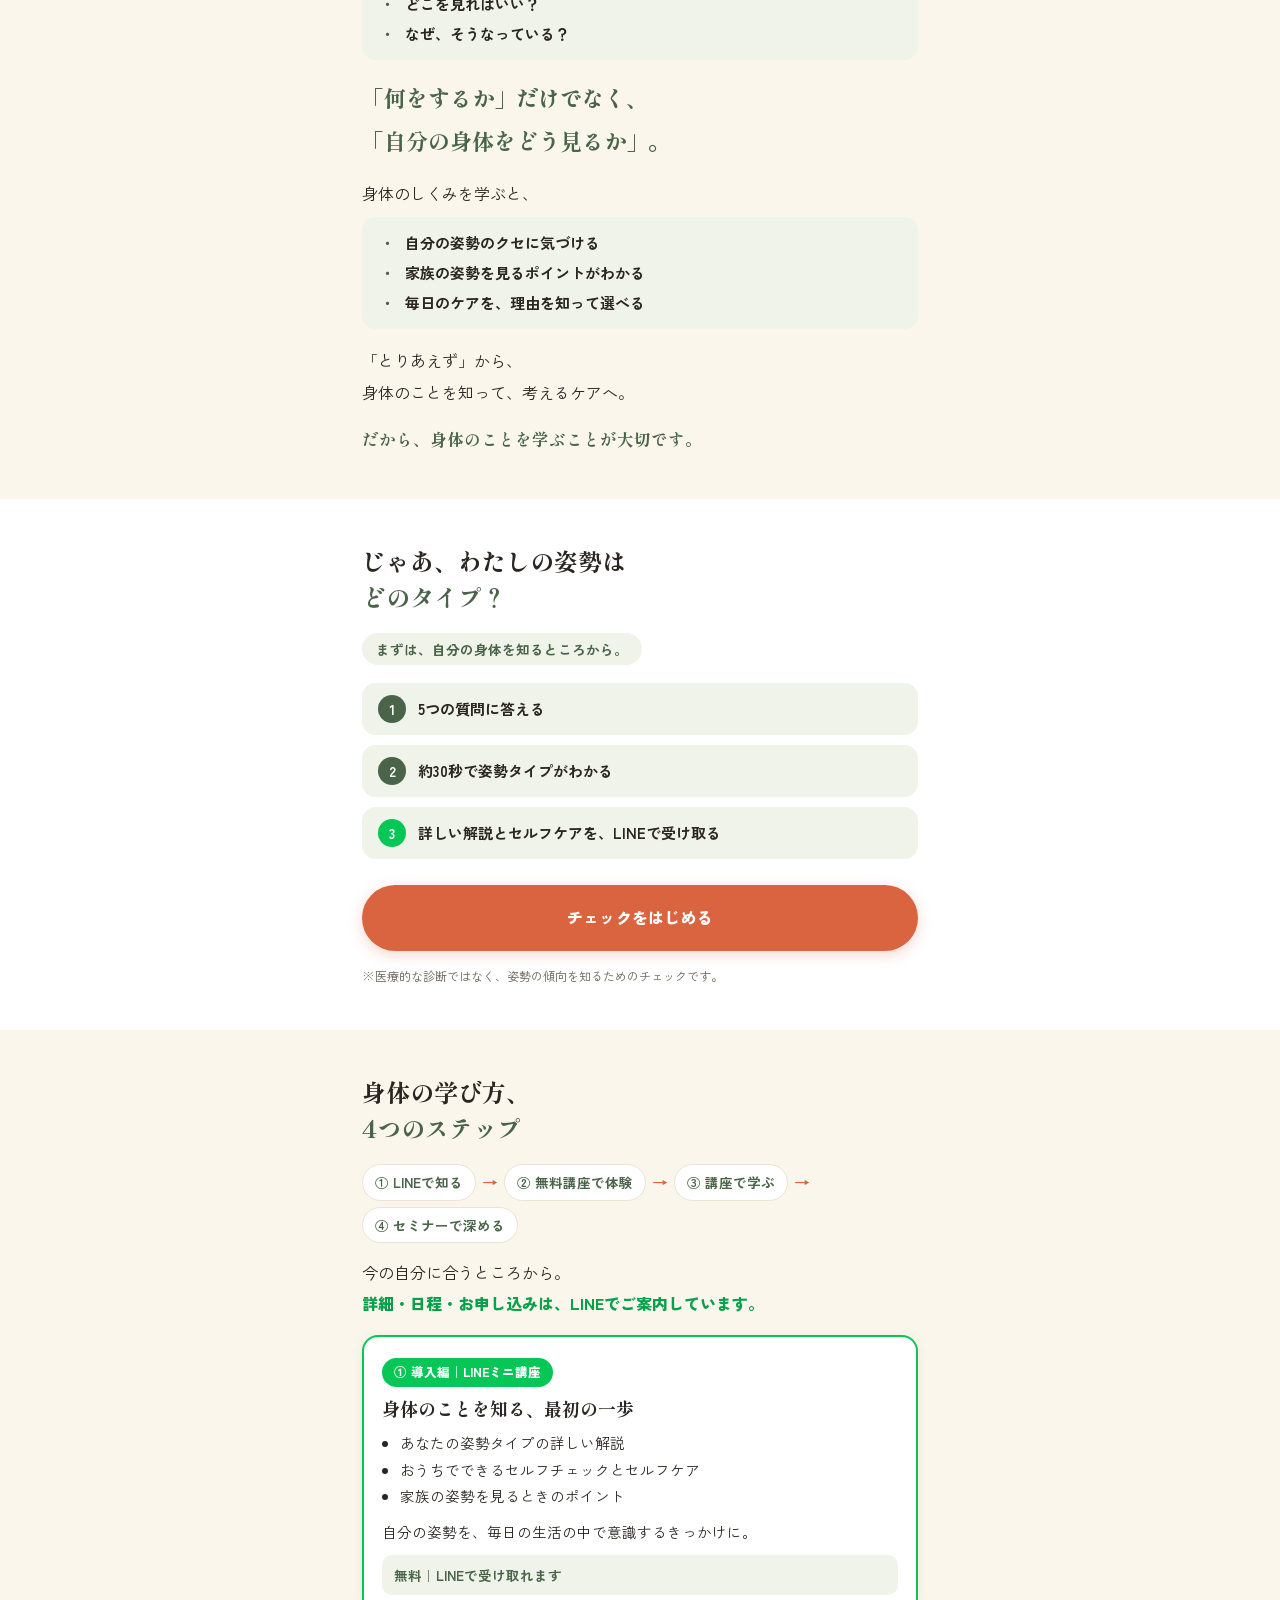
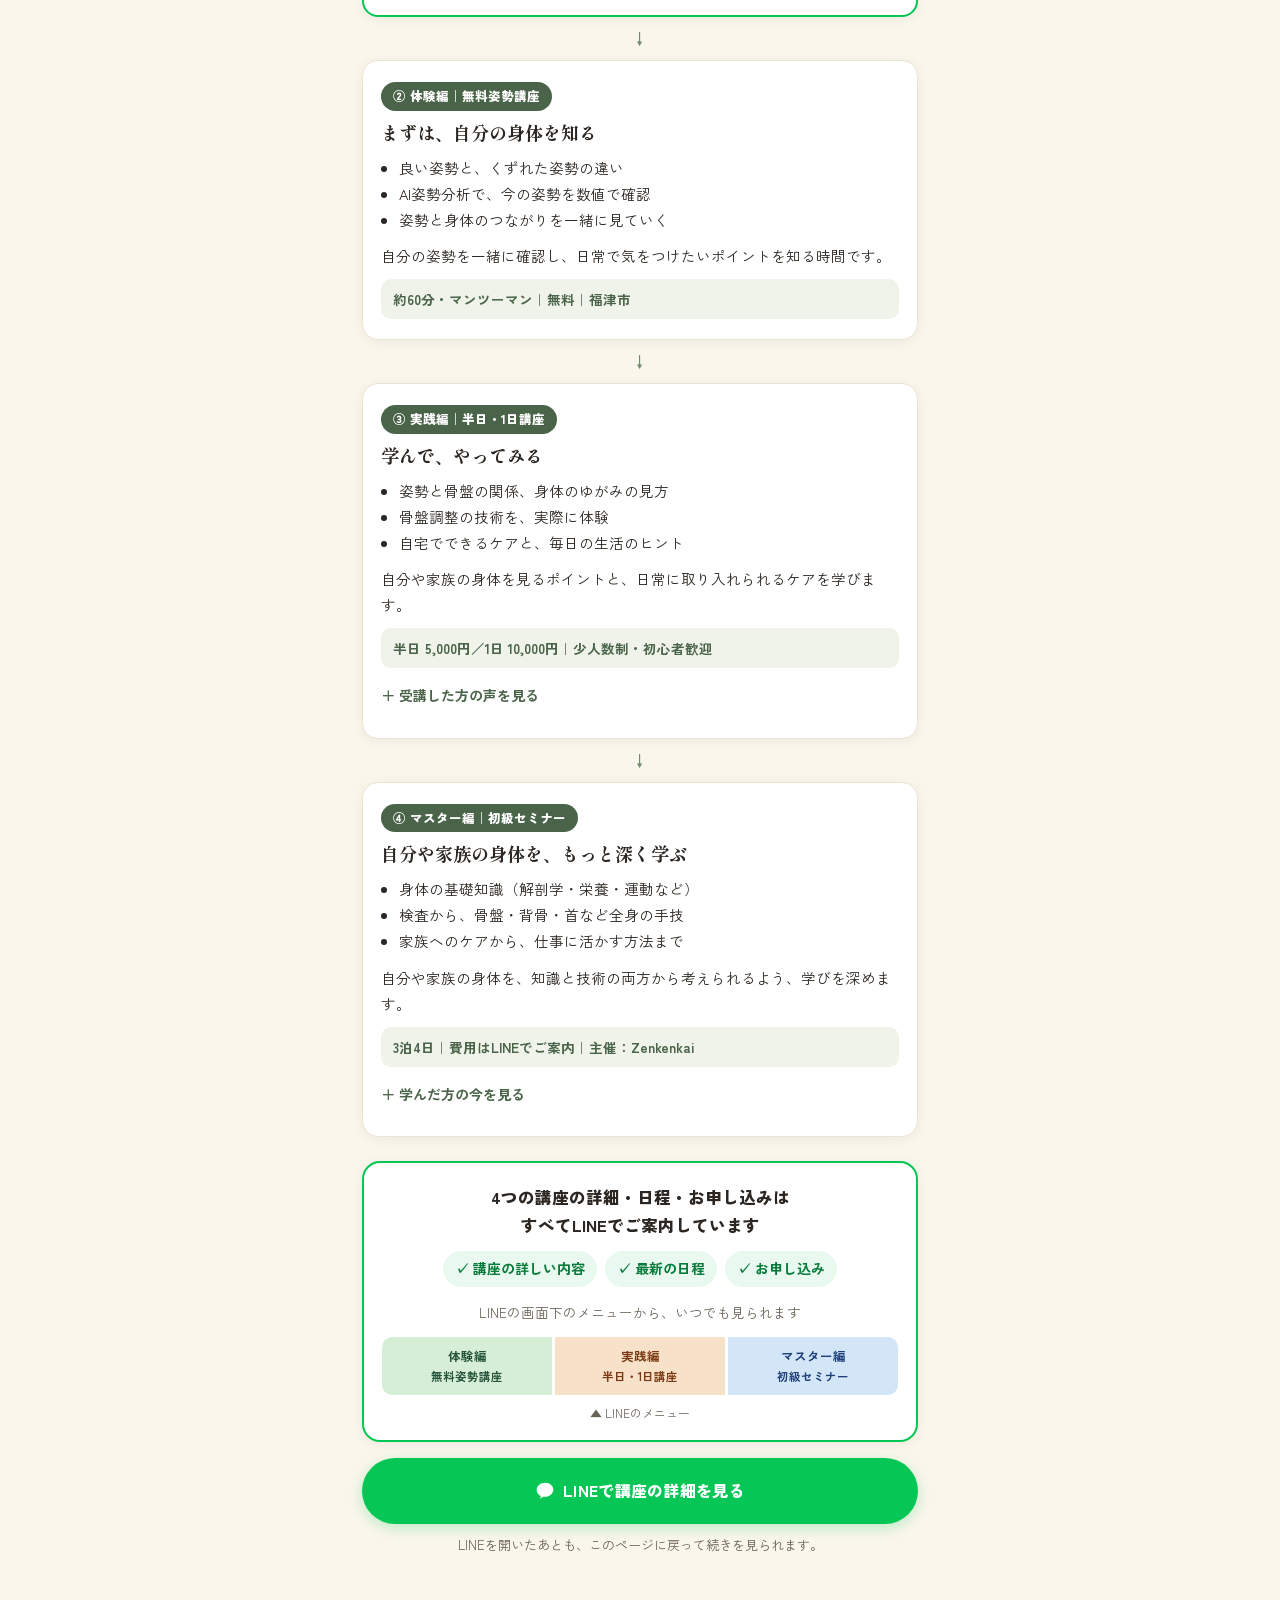
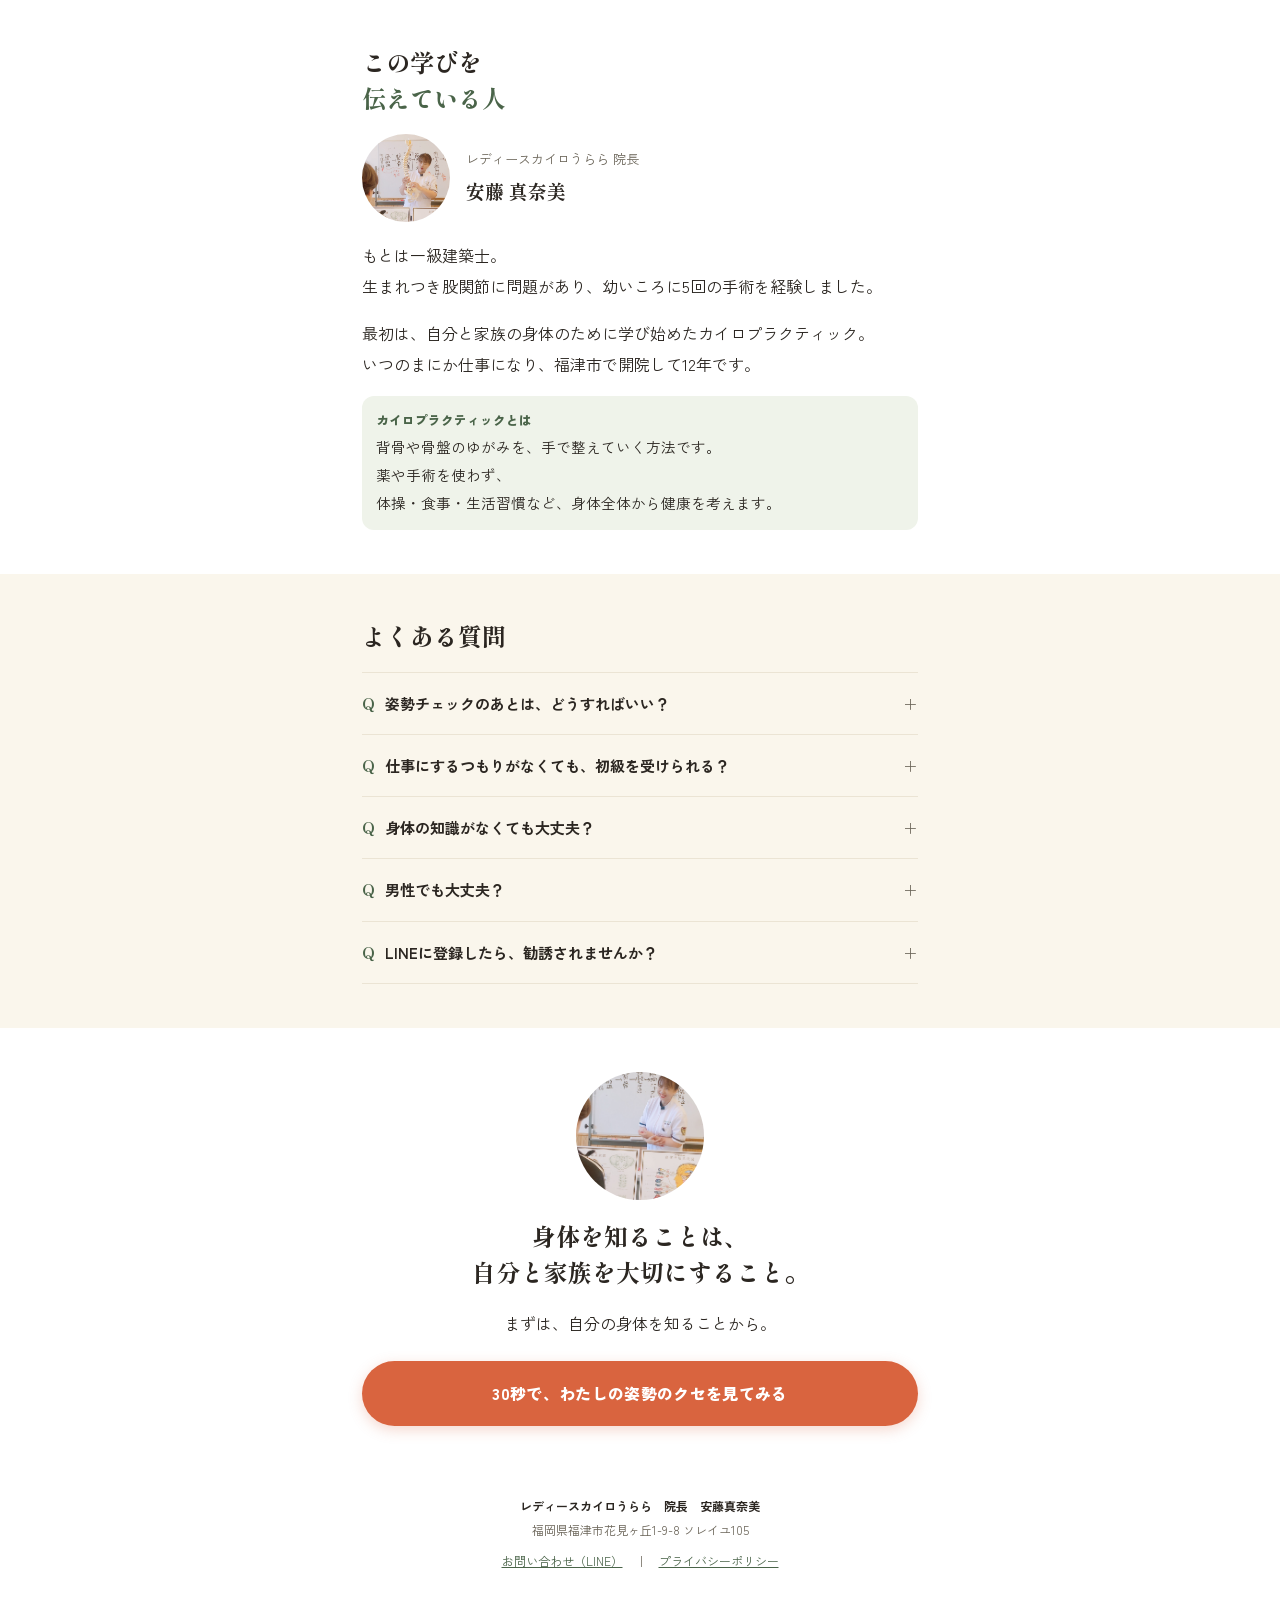
==== commit 3e754e2d: "入口LP：リンク文言、メニュー見本の講座名、受講者の声の表現を修正 Co-Authored-By: Claude Opus 5.5 <noreply@anthropic.com> Claude-Ses" ====
--- a/index.html
+++ b/index.html
@@ -388,7 +388,7 @@
       <p class="line-lead">友だち追加後に、<br>このキーワードを送ると、<br>あなたのタイプの詳しい解説が届きます。</p>
       <a class="cta cta-line js-line" href="https://lin.ee/UHhSOx5" target="_blank" rel="noopener"><svg viewBox="0 0 24 24" fill="currentColor" aria-hidden="true"><path d="M12 2C6.48 2 2 5.94 2 10.8c0 3.09 2 5.77 5 7.32-.15.53-.66 2.3-.76 2.65-.12.44.16.43.34.31.14-.09 2.3-1.56 3.24-2.2.7.1 1.42.15 2.18.15 5.52 0 10-3.94 10-8.8S17.52 2 12 2z"/></svg>詳しい解説をLINEで受け取る</a>
       <p class="cta-note">LINE登録は無料です。いつでも配信を止められます。<br>LINEを開いたあとも、このページに戻って続きを見られます。</p>
-      <p class="line-only"><a href="#stairs">もっと実際に見てみたい方へ → 学びの階段を見る</a></p>
+      <p class="line-only"><a href="#stairs">もっと実際に見てみたい方へ → 4つのステップを見る</a></p>
     </div>
 
     <p class="disclaimer">※医療的な診断ではなく、姿勢の傾向を知るためのチェックです。</p>
@@ -424,7 +424,7 @@
       <p class="stair-use">自分や家族の身体を見るポイントと、日常に取り入れられるケアを学びます。</p>
       <p class="stair-meta">半日 5,000円／1日 10,000円｜少人数制・初心者歓迎</p>
       <details class="grads"><summary>受講した方の声を見る</summary>
-        <div class="voice-q"><p class="vq">「根本のゆがみを直すことが大事だと、すごくよくわかりました」</p><p class="vs">「身体が好調だと、メンタルにも表れるんだな」と、明るい雰囲気も印象に残ったそうです。</p></div>
+        <div class="voice-q"><p class="vq">「根本のゆがみを整えることが大事だと、すごくよくわかりました」</p><p class="vs">「身体が好調だと、メンタルにも表れるんだな」と、明るい雰囲気も印象に残ったそうです。</p></div>
         <div class="voice-q"><p class="vq">「色んな方とお話しすることができて、視野が広がりました」</p><p class="vs">骨格のしくみや実践ワークを通して、姿勢と身体のつながりを体感していただけました。</p></div>
         <div class="voice-q"><p class="vq">「楽しかったです。自分の体をもっと知って、病気にならないようにします」</p><p class="vs">睡眠や栄養など、日常にすぐ活かせる内容が印象に残ったという声です。</p></div>
         <p class="vs-tag">1日で学ぶカラダ講座 受講者</p>
@@ -438,11 +438,9 @@
       <p class="stair-use">自分や家族の身体を、知識と技術の両方から考えられるよう、学びを深めます。</p>
       <p class="stair-meta">3泊4日｜費用はLINEでご案内｜主催：Zenkenkai</p>
       <details class="grads"><summary>学んだ方の今を見る</summary>
-        <ul class="stair-list">
-          <li>母のために学び始め、今はマンションの一室で施術院を開いています（奈良県）</li>
-          <li>手に職をつけたいと受講し、今は共同施術院で仕事をしています（徳島県）</li>
-          <li>前職はトラックドライバー。今は夫婦で2店舗の施術院を運営しています（兵庫県）</li>
-        </ul>
+        <div class="voice-q"><p class="vq">「子どもの部活のケアをしてあげたくて、受講しました」</p><p class="vs">成長とともに変わっていく身体のことを知り、家族の健康に役立てたいと思って学んでいます。仕事にはしていませんが、自分や家族のために学んでいます。（福岡県）</p></div>
+        <div class="voice-q"><p class="vq">「母のために学び始めました」</p><p class="vs">病気がちな母に、何かしてあげたいと思い受講。今は、マンションの一室で施術院も開いています。（奈良県）</p></div>
+        <div class="voice-q"><p class="vq">「子どもとの時間も大切にできています」</p><p class="vs">手に職をつけ、子どもとの時間を増やしたいと思い受講。今は、共同施術院で仕事をしています。（徳島県）</p></div>
       </details>
     </div>
     <div class="line-guide">
@@ -455,7 +453,7 @@
       <p class="line-guide-sub">LINEの画面下のメニューから、いつでも見られます</p>
       <div class="rm-mock" aria-hidden="true">
         <div class="rm rm1"><b>体験編</b>無料姿勢講座</div>
-        <div class="rm rm2"><b>実践編</b>1日講座</div>
+        <div class="rm rm2"><b>実践編</b>半日・1日講座</div>
         <div class="rm rm3"><b>マスター編</b>初級セミナー</div>
       </div>
       <p class="rm-cap">▲ LINEのメニュー</p>
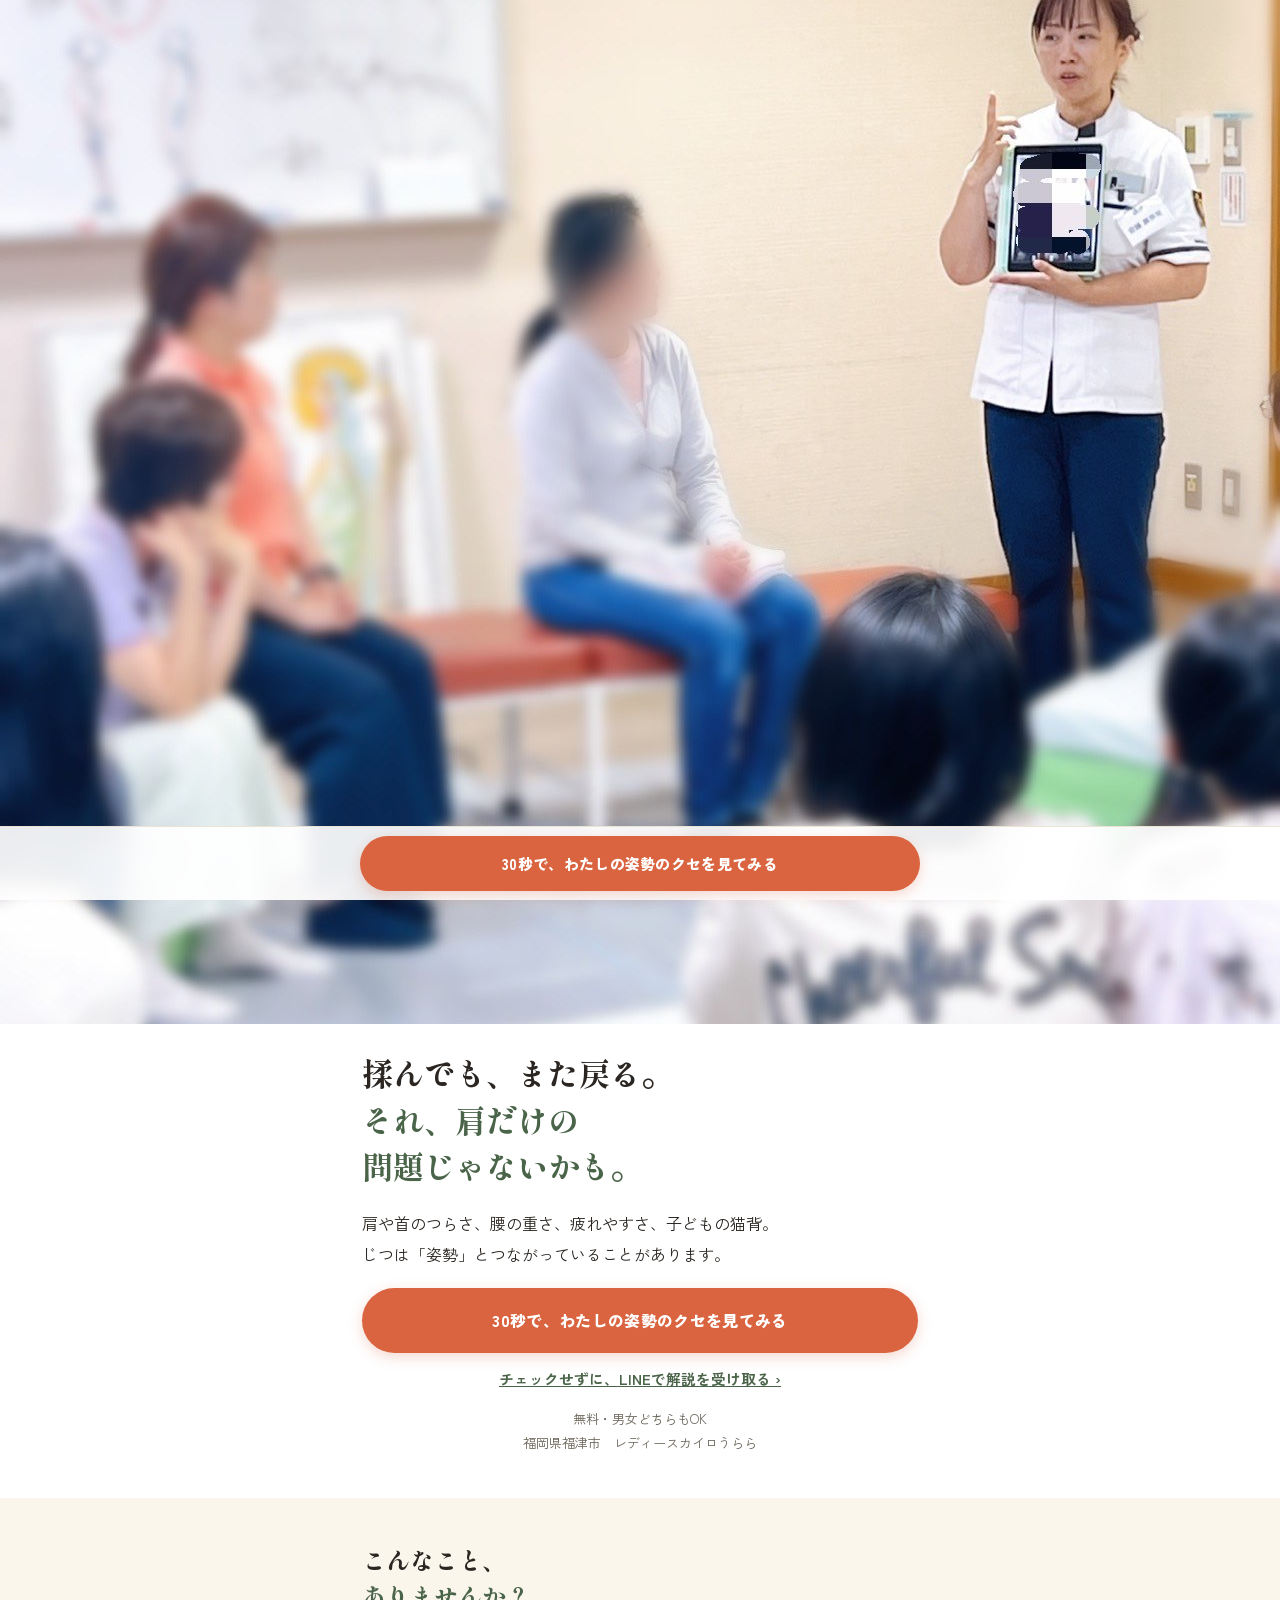
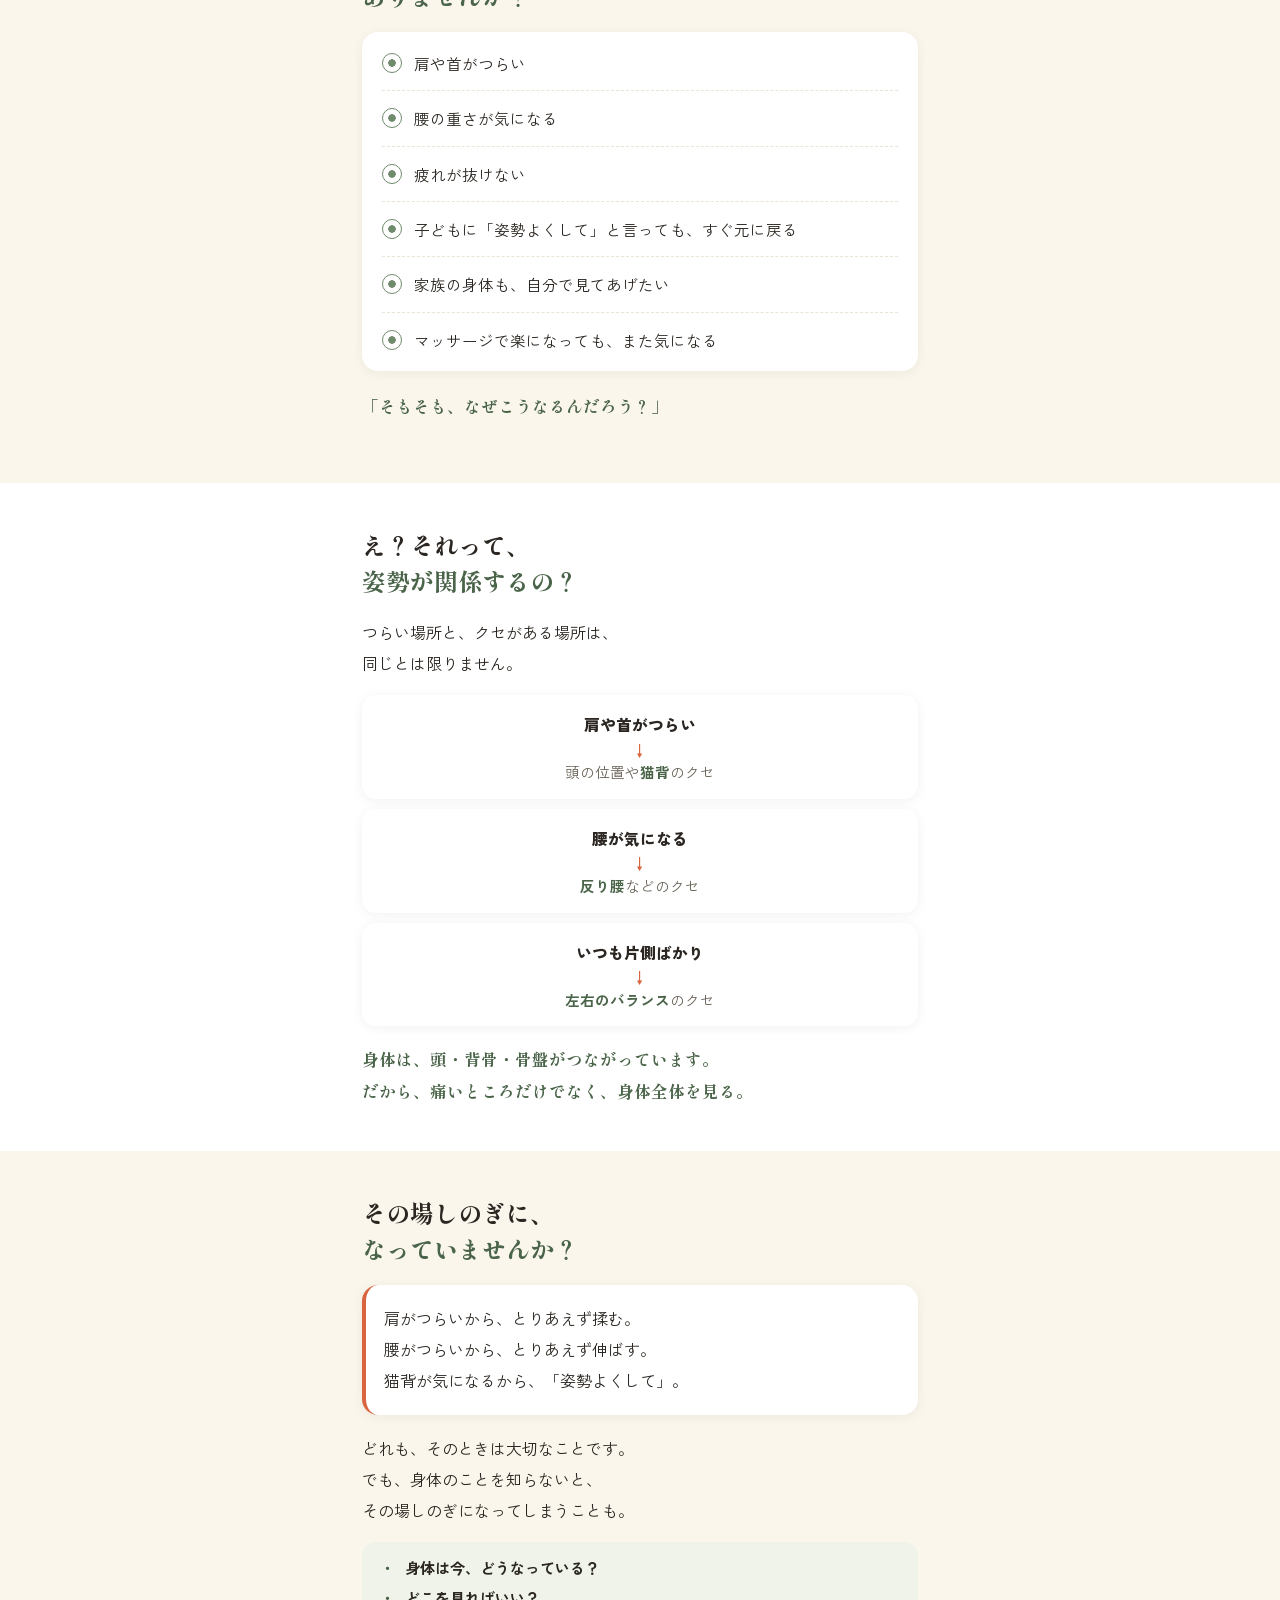
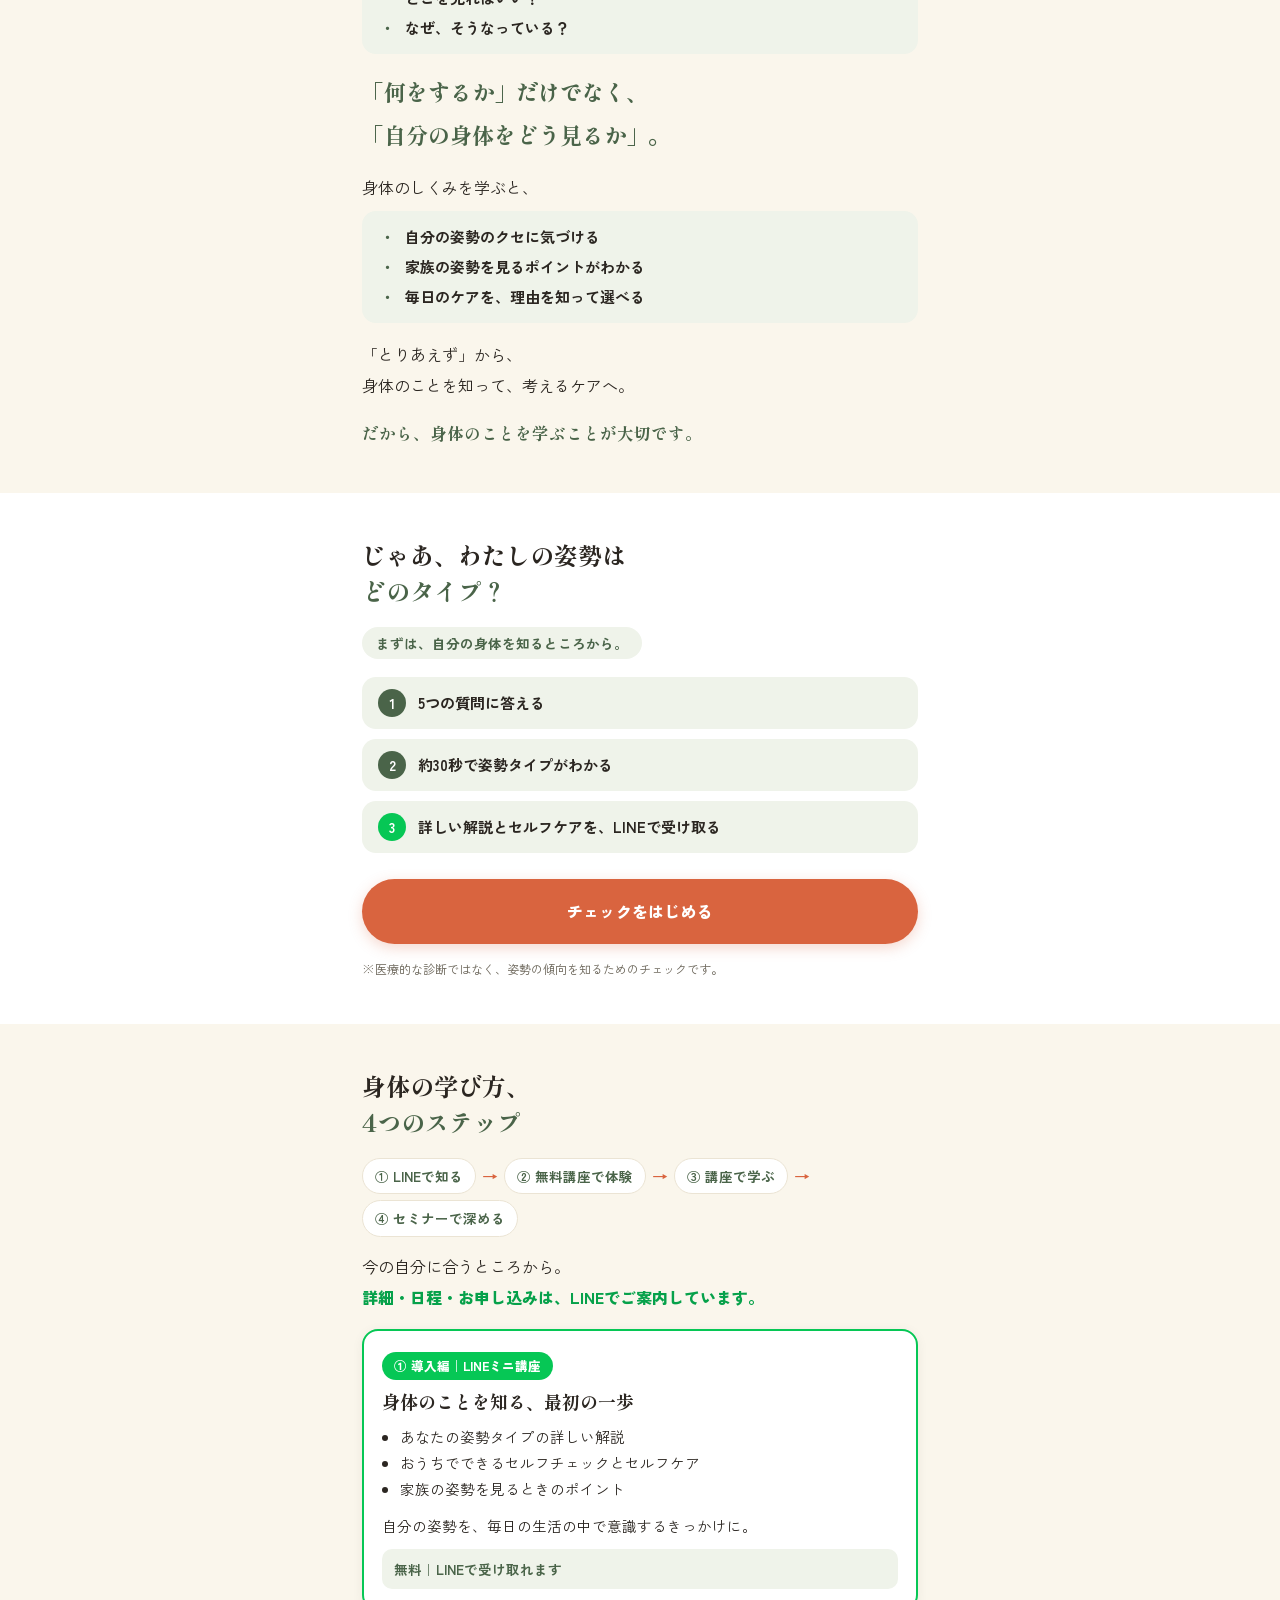
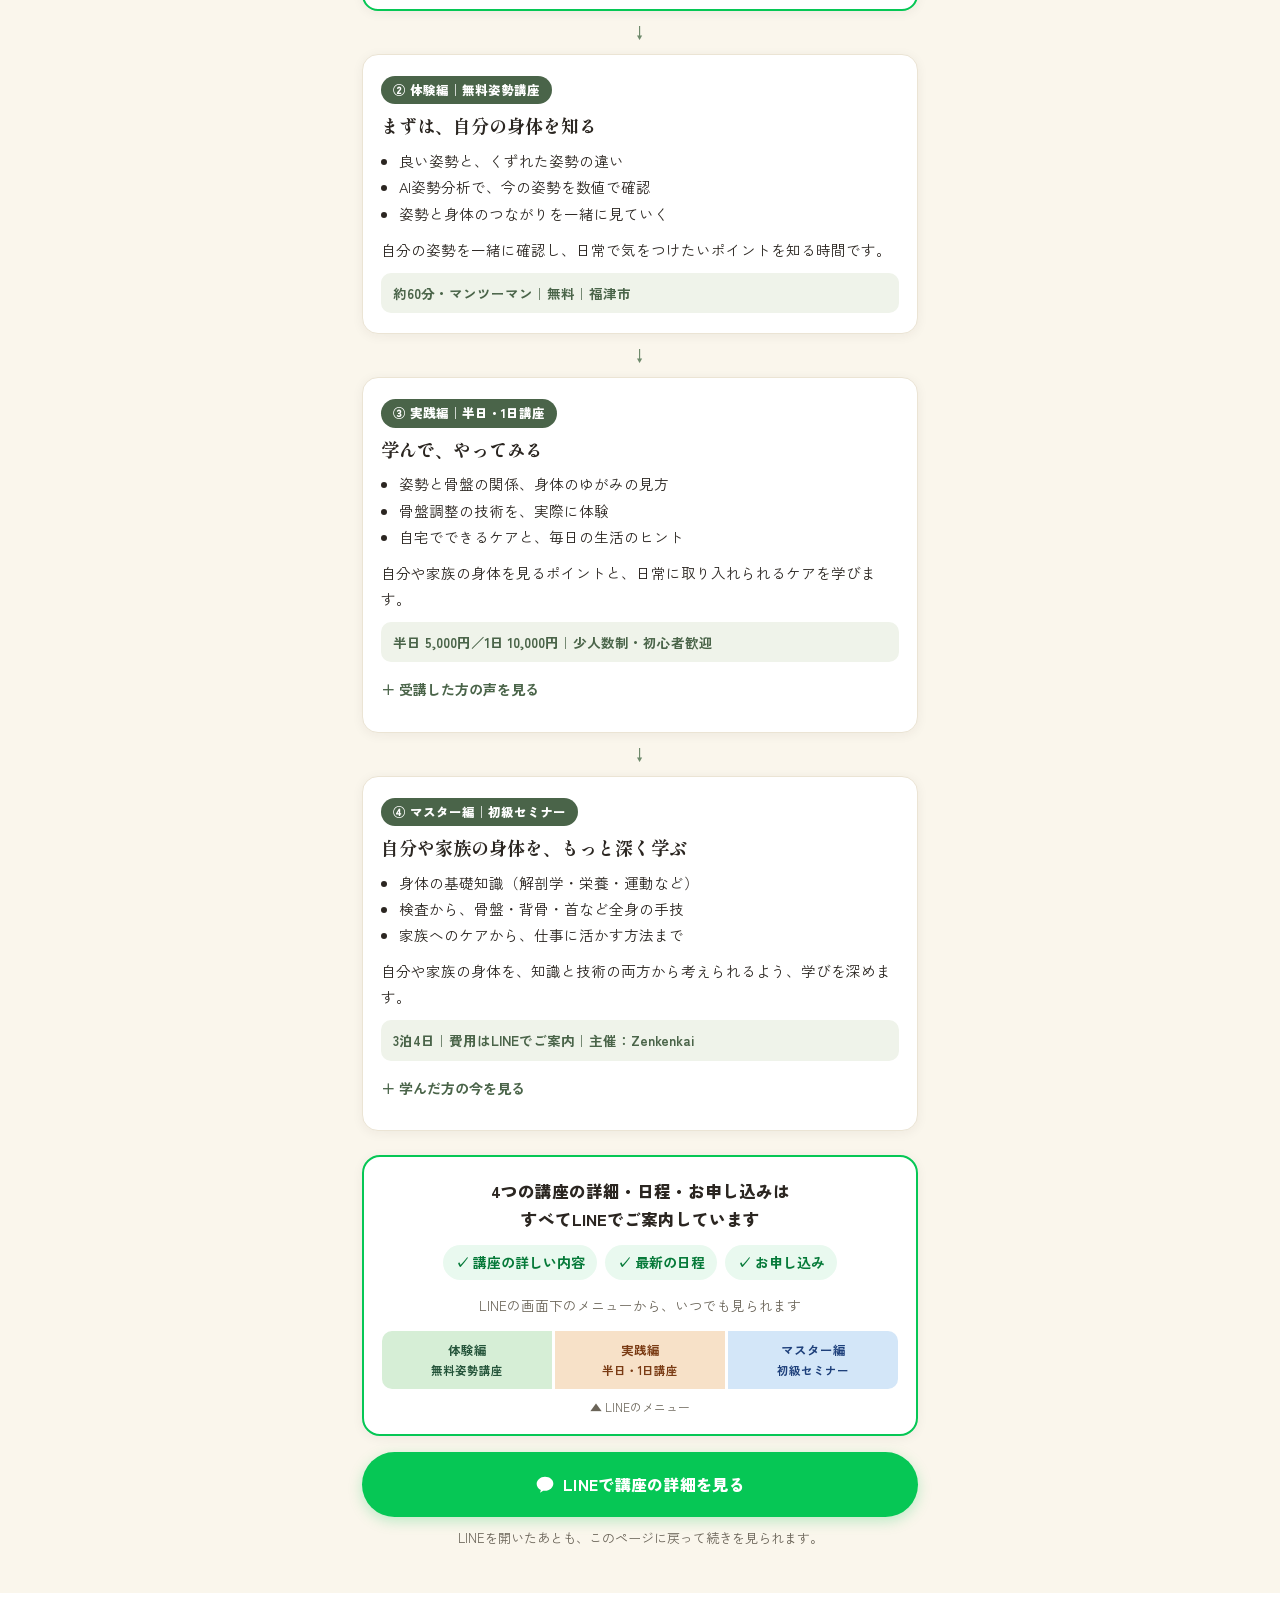
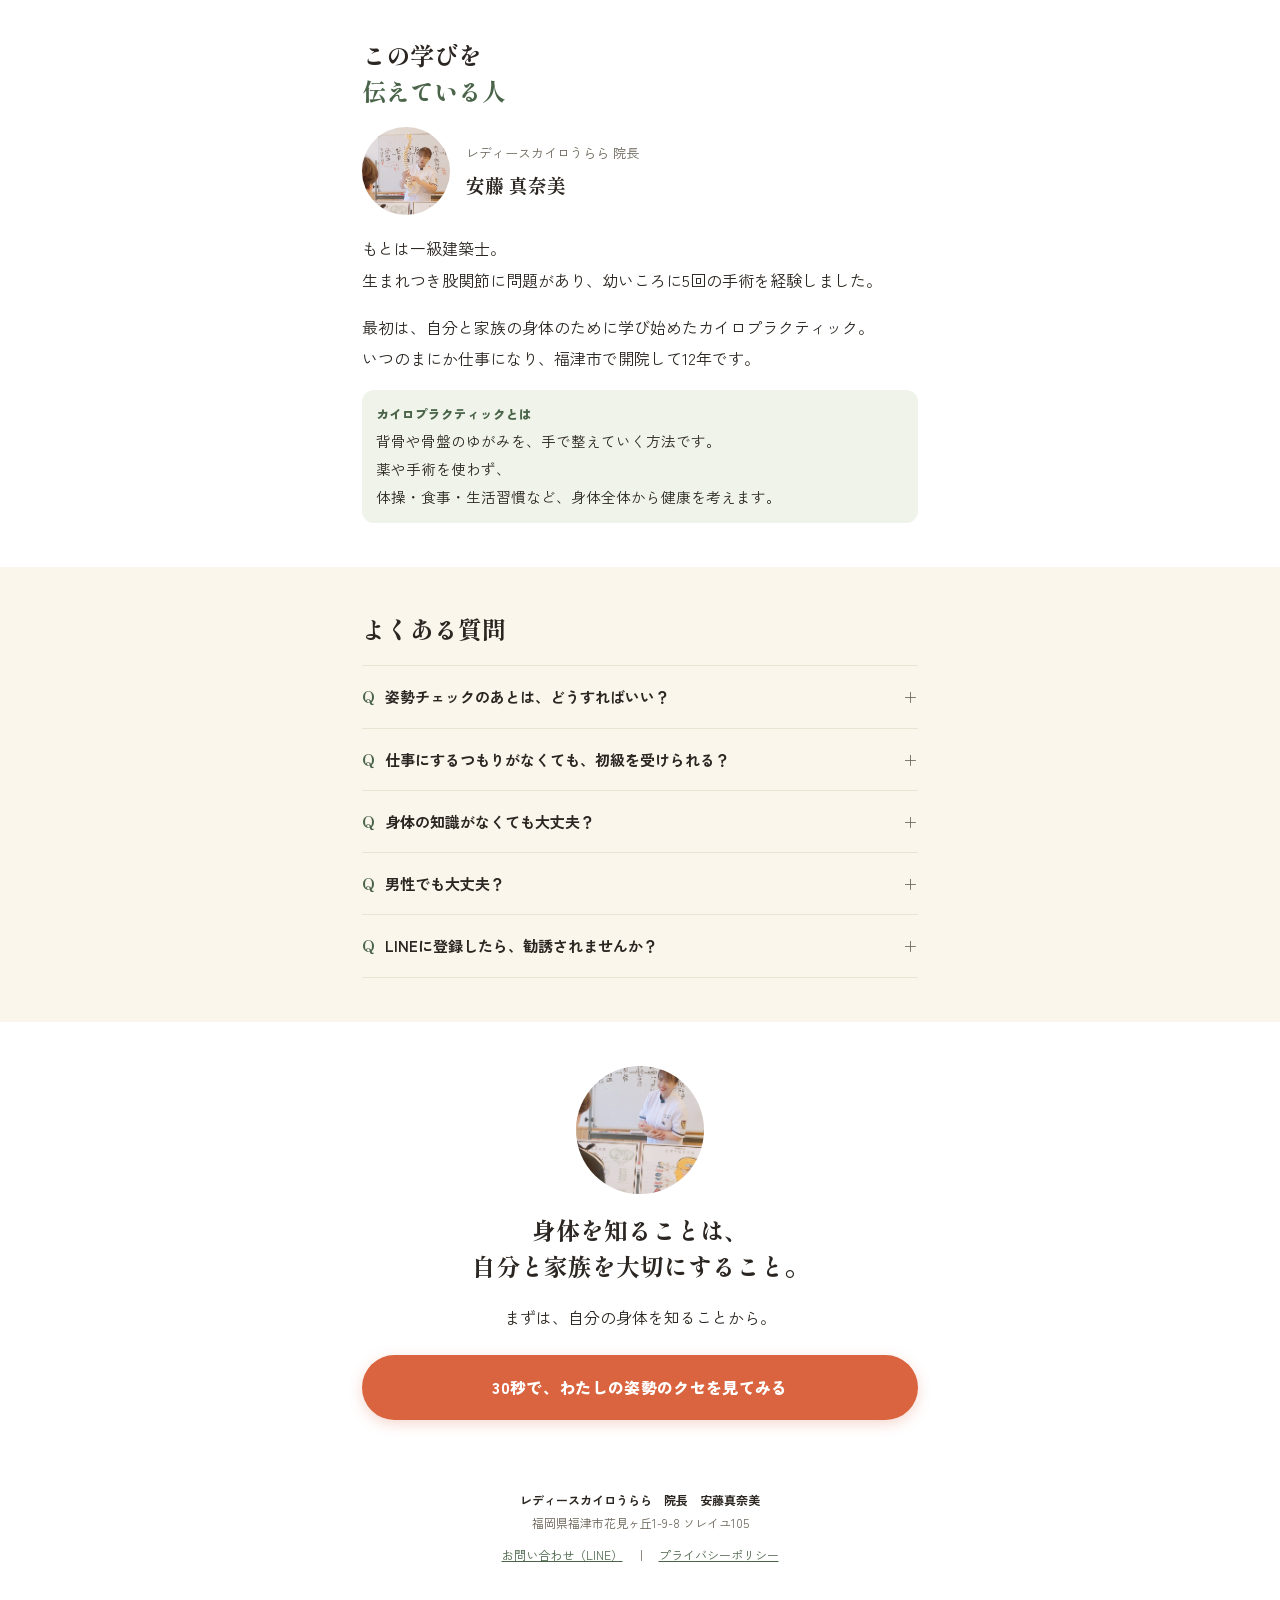
==== commit 0c0bf865: "入口LP：見出しを広告と統一、LINEだけ登録リンクを追加、キーワードコピーをやめてLINEのカード操作に合わせる Co-Authored-By: Claude Opus 5.5 <noreply@a" ====
--- a/index.html
+++ b/index.html
@@ -191,6 +191,9 @@
   .rm1{background:#d6eed6;color:#24543a;} .rm2{background:#f7e1c8;color:#7a3b14;} .rm3{background:#d3e6f8;color:#1d3f7a;}
   .rm-cap{font-size:12px;color:var(--ink-muted);margin:6px 0 0;}
   .stair-use{font-size:14.5px !important;line-height:1.8;margin:0 0 10px !important;}
+  .hero-line{text-align:center;margin:12px 0 0;font-size:14.5px;}
+  .hero-line a{color:var(--sage-deep);font-weight:700;}
+  .key-name{background:var(--ivory);border:1px solid var(--line);border-radius:8px;padding:1px 8px;margin:0 2px;white-space:nowrap;}
   .line-lead{font-size:14px;font-weight:700;text-align:center;margin:0 0 12px;line-height:1.8;}
   .copy-hint{font-size:13px;color:var(--coral-deep);margin:-8px 0 12px;}
   /* 共感 */
@@ -283,9 +286,10 @@
     <img src="hero-family.jpg" alt="タブレットで姿勢の見方を説明する安藤さんと、話を聞く親子" style="object-position:62% 40%">
   </div>
   <div class="wrap hero-body">
-    <h1>その身体のつらさ、<br><span class="hl">「年齢のせい」<br>「疲れのせい」で</span><br>終わらせていませんか？</h1>
-    <p class="hero-lead">肩や首のつらさ、腰の重さ、子どもの猫背。<br>じつは「姿勢」とつながっていることがあります。</p>
+    <h1>揉んでも、また戻る。<br><span class="hl">それ、肩だけの<br>問題じゃないかも。</span></h1>
+    <p class="hero-lead">肩や首のつらさ、腰の重さ、疲れやすさ、子どもの猫背。<br>じつは「姿勢」とつながっていることがあります。</p>
     <button type="button" class="cta js-start">30秒で、わたしの姿勢のクセを見てみる</button>
+    <p class="hero-line"><a class="js-line-direct" data-place="hero" href="https://lin.ee/UHhSOx5" target="_blank" rel="noopener">チェックせずに、LINEで解説を受け取る ›</a></p>
     <p class="hero-place">無料・男女どちらもOK<br>福岡県福津市　レディースカイロうらら</p>
   </div>
 </section>
@@ -379,13 +383,10 @@
         <li>おうちでできるセルフチェックとセルフケア</li>
       </ul>
       <ul class="how">
-        <li><span>①</span>下のキーワードをコピー</li>
-        <li><span>②</span>LINEで友だち追加</li>
-        <li><span>③</span>トーク画面にキーワードを貼り付けて送信</li>
+        <li><span>①</span><div>下のボタンから、LINEで友だち追加</div></li>
+        <li><span>②</span><div>届いたカードから、<b class="key-name" id="rKey"></b>の<br>「解説を見る」を押す</div></li>
       </ul>
-      <div class="keyword"><span>LINEで送るキーワード<br><b id="rKey"></b></span><button type="button" class="copy-btn" id="copyKey">コピー</button></div>
-      <p class="copy-hint" id="copyHint" hidden>うまくコピーできない場合は、キーワードを長押ししてコピーしてください。</p>
-      <p class="line-lead">友だち追加後に、<br>このキーワードを送ると、<br>あなたのタイプの詳しい解説が届きます。</p>
+      <p class="line-lead">それだけで、あなたのタイプの<br>詳しい解説が届きます。</p>
       <a class="cta cta-line js-line" href="https://lin.ee/UHhSOx5" target="_blank" rel="noopener"><svg viewBox="0 0 24 24" fill="currentColor" aria-hidden="true"><path d="M12 2C6.48 2 2 5.94 2 10.8c0 3.09 2 5.77 5 7.32-.15.53-.66 2.3-.76 2.65-.12.44.16.43.34.31.14-.09 2.3-1.56 3.24-2.2.7.1 1.42.15 2.18.15 5.52 0 10-3.94 10-8.8S17.52 2 12 2z"/></svg>詳しい解説をLINEで受け取る</a>
       <p class="cta-note">LINE登録は無料です。いつでも配信を止められます。<br>LINEを開いたあとも、このページに戻って続きを見られます。</p>
       <p class="line-only"><a href="#stairs">もっと実際に見てみたい方へ → 4つのステップを見る</a></p>
@@ -642,24 +643,7 @@
     a.addEventListener("click",function(){ track("click_line",{posture_type:document.getElementById("rKey").textContent,place:"result"}); });
   });
 
-  document.getElementById("copyKey").addEventListener("click",function(e){
-    var b=e.currentTarget,k=document.getElementById("rKey"),hint=document.getElementById("copyHint");
-    function ok(){ b.textContent="コピーしました"; hint.hidden=true; }
-    function fallback(){
-      var done=false;
-      try{
-        var t=document.createElement("textarea"); t.value=k.textContent; t.setAttribute("readonly","");
-        t.style.position="fixed"; t.style.opacity="0"; document.body.appendChild(t); t.select(); t.setSelectionRange(0,99);
-        done=document.execCommand("copy"); document.body.removeChild(t);
-      }catch(err){ done=false; }
-      if(done){ ok(); return; }
-      var rg=document.createRange(); rg.selectNodeContents(k); var s=getSelection(); s.removeAllRanges(); s.addRange(rg);
-      b.textContent="コピー"; hint.hidden=false;
-    }
-    if(navigator.clipboard && navigator.clipboard.writeText){
-      navigator.clipboard.writeText(k.textContent).then(ok,fallback);
-    }else{ fallback(); }
-  });
+
 })();
 </script>
 
